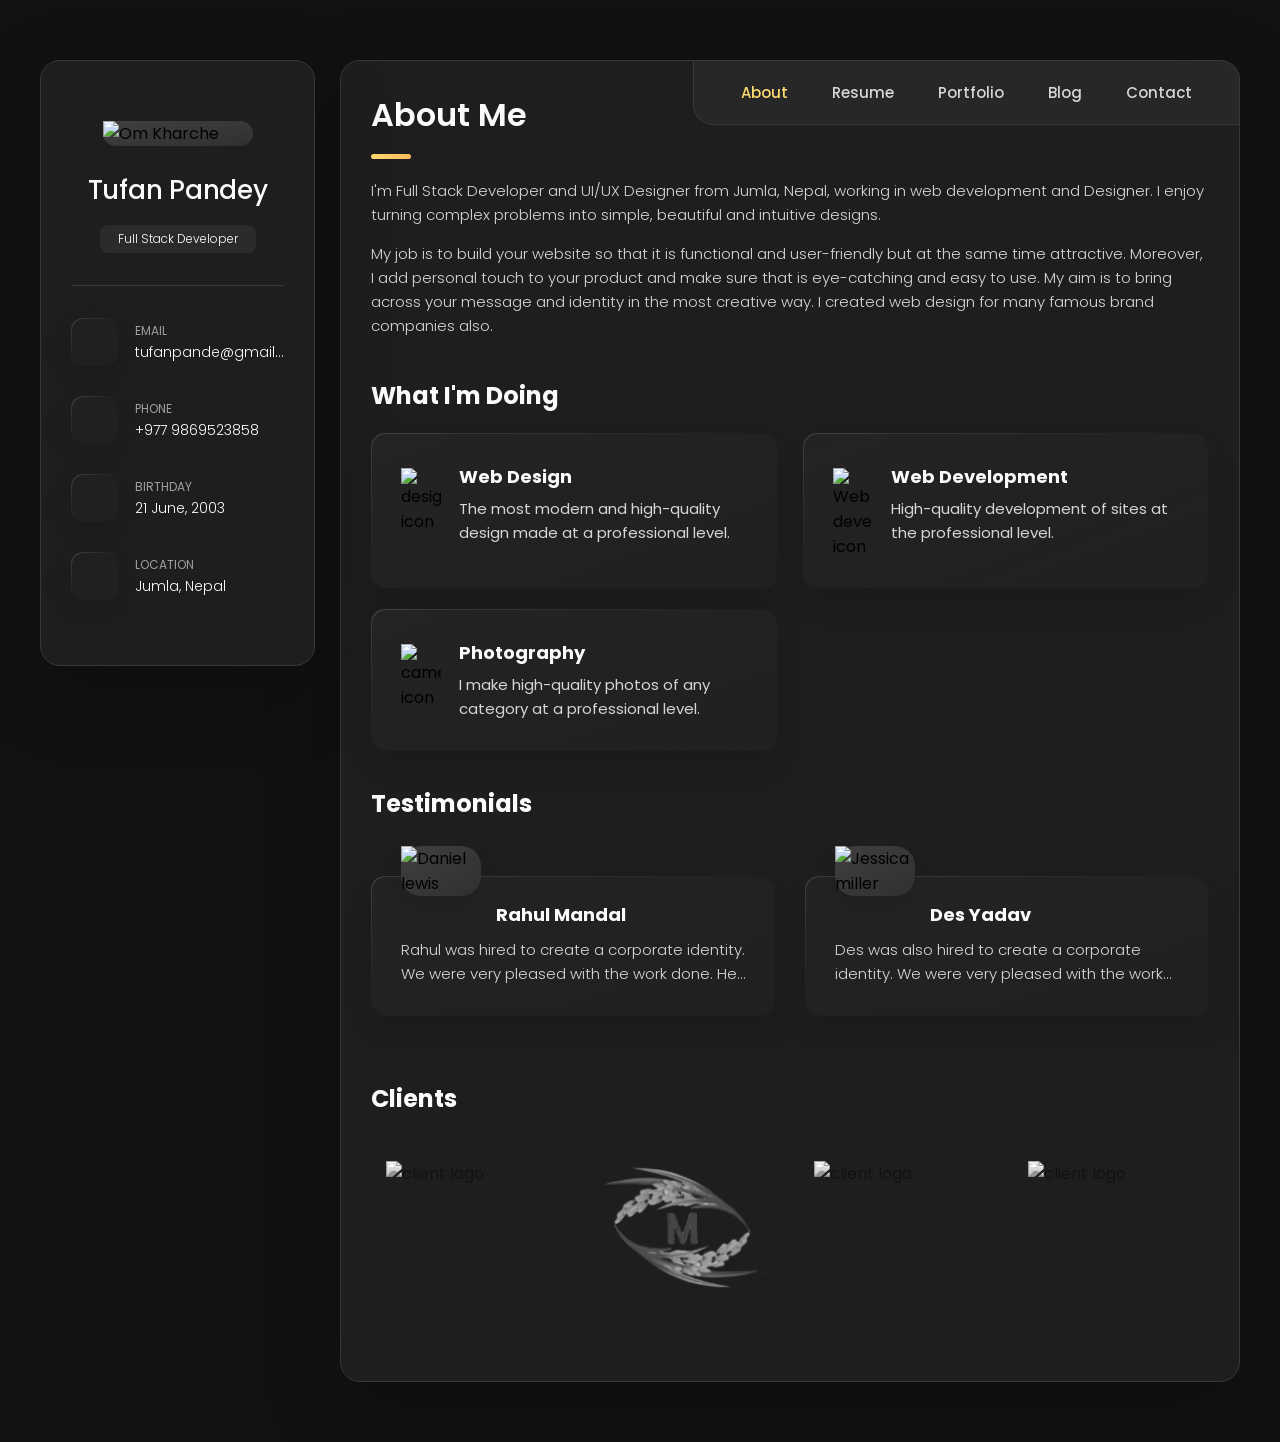
==== index.html @ ad9cdce4 "Portfolio" ====
<!DOCTYPE html>
<html lang="en">

<head>
  <meta charset="UTF-8">
  <meta http-equiv="X-UA-Compatible" content="IE=edge">
  <meta name="viewport" content="width=device-width, initial-scale=1.0">
  <title>Tufan's Portfolio</title>

  <!--
    - favicon
  -->
  <link rel="icon" href="./assets/images/tlogo.png" type="image/x-icon">

  <!--
    - custom css link
  -->
  <link rel="stylesheet" href="./assets/css/style.css">

  <!--
    - google font link
  -->
  <link rel="preconnect" href="https://fonts.googleapis.com">
  <link rel="preconnect" href="https://fonts.gstatic.com" crossorigin>
  <link href="https://fonts.googleapis.com/css2?family=Poppins:wght@300;400;500;600&display=swap" rel="stylesheet">
</head>

<body>

  <!--
    - #MAIN
  -->

  <main>

    <!--
      - #SIDEBAR
    -->

    <aside class="sidebar" data-sidebar>

      <div class="sidebar-info">

        <figure class="avatar-box">
          <img src="./assets/images/my-avatar.png" alt="Om Kharche" width="80">
        </figure>

        <div class="info-content">
          <h1 class="name" title="Om Kharche">Tufan Pandey</h1>

          <p class="title">Full Stack Developer</p>
        </div>

        <button class="info_more-btn" data-sidebar-btn>
          <span>Show Contacts</span>

          <ion-icon name="chevron-down"></ion-icon>
        </button>

      </div>

      <div class="sidebar-info_more">

        <div class="separator"></div>

        <ul class="contacts-list">

          <li class="contact-item">

            <div class="icon-box">
              <ion-icon name="mail-outline"></ion-icon>
            </div>

            <div class="contact-info">
              <p class="contact-title">Email</p>

              <a href="mailto:tufanpande@gmail.com" class="contact-link">tufanpande@gmail.com</a>
            </div>

          </li>

          <li class="contact-item">

            <div class="icon-box">
              <ion-icon name="phone-portrait-outline"></ion-icon>
            </div>

            <div class="contact-info">
              <p class="contact-title">Phone</p>

              <a href="tel:+977 9869523858" class="contact-link">+977 9869523858</a>
            </div>

          </li>

          <li class="contact-item">

            <div class="icon-box">
              <ion-icon name="calendar-outline"></ion-icon>
            </div>

            <div class="contact-info">
              <p class="contact-title">Birthday</p>

              <time datetime="1982-06-23">21 June, 2003</time>
            </div>

          </li>

          <li class="contact-item">

            <div class="icon-box">
              <ion-icon name="location-outline"></ion-icon>
            </div>

            <div class="contact-info">
              <p class="contact-title">Location</p>

              <address>Jumla, Nepal</address>
            </div>

          </li>

        </ul>

        <div class="separator"></div>

        <ul class="social-list">

          <li class="social-item">
            <a href="https://www.facebook.com/raw.bin.9634" class="social-link">
              <ion-icon name="logo-facebook"></ion-icon>
            </a>
          </li>

          <li class="social-item">
            <a href="https://github.com/tufanpande" class="social-link">
              <ion-icon name="logo-github"></ion-icon>
            </a>
          </li>

          <li class="social-item">
            <a href="https://www.instagram.com/manfrommidwest/" class="social-link">
              <ion-icon name="logo-instagram"></ion-icon>
            </a>
          </li>

        </ul>

      </div>

    </aside>





    <!--
      - #main-content
    -->

    <div class="main-content">

      <!--
        - #NAVBAR
      -->

      <nav class="navbar">

        <ul class="navbar-list">

          <li class="navbar-item">
            <button class="navbar-link  active" data-nav-link>About</button>
          </li>

          <li class="navbar-item">
            <button class="navbar-link" data-nav-link>Resume</button>
          </li>

          <li class="navbar-item">
            <button class="navbar-link" data-nav-link>Portfolio</button>
          </li>

          <li class="navbar-item">
            <button class="navbar-link" data-nav-link>Blog</button>
          </li>

          <li class="navbar-item">
            <button class="navbar-link" data-nav-link>Contact</button>
          </li>

        </ul>

      </nav>





      <!--
        - #ABOUT
      -->

      <article class="about  active" data-page="about">

        <header>
          <h2 class="h2 article-title">About me</h2>
        </header>

        <section class="about-text">
          <p>
            I'm Full Stack Developer and UI/UX Designer from Jumla, Nepal, working in web development and Designer.
            I enjoy
            turning complex problems into simple, beautiful and intuitive designs.
          </p>

          <p>
            My job is to build your website so that it is functional and user-friendly but at the same time attractive.
            Moreover, I
            add personal touch to your product and make sure that is eye-catching and easy to use. My aim is to bring
            across your
            message and identity in the most creative way. I created web design for many famous brand companies also.
          </p>
        </section>


        <!--
          - service
        -->

        <section class="service">

          <h3 class="h3 service-title">What i'm doing</h3>

          <ul class="service-list">

            <li class="service-item">

              <div class="service-icon-box">
                <img src="./assets/images/icon-design.svg
                " alt="design icon" width="40">
              </div>

              <div class="service-content-box">
                <h4 class="h4 service-item-title">Web design</h4>

                <p class="service-item-text">
                  The most modern and high-quality design made at a professional level.
                </p>
              </div>

            </li>

            <li class="service-item">

              <div class="service-icon-box">
                <img src="./assets/images/icon-dev.svg" alt="Web development icon" width="40">
              </div>

              <div class="service-content-box">
                <h4 class="h4 service-item-title">Web development</h4>

                <p class="service-item-text">
                  High-quality development of sites at the professional level.
                </p>
              </div>

            </li>

            <!-- <li class="service-item">

              <div class="service-icon-box">
                <img src="./assets/images/icon-app.svg" alt="mobile app icon" width="40">
              </div>

              <div class="service-content-box">
                <h4 class="h4 service-item-title">Mobile apps</h4>

                <p class="service-item-text">
                  Professional development of applications for iOS and Android.
                </p>
              </div>

            </li> -->

            <li class="service-item">

              <div class="service-icon-box">
                <img src="./assets/images/icon-photo.svg" alt="camera icon" width="40">
              </div>

              <div class="service-content-box">
                <h4 class="h4 service-item-title">Photography</h4>

                <p class="service-item-text">
                  I make high-quality photos of any category at a professional level.
                </p>
              </div>

            </li>

          </ul>

        </section>


        <!--
          - testimonials
        -->

        <section class="testimonials">

          <h3 class="h3 testimonials-title">Testimonials</h3>

          <ul class="testimonials-list has-scrollbar">

            <li class="testimonials-item">
              <div class="content-card" data-testimonials-item>

                <figure class="testimonials-avatar-box">
                  <img src="./assets/images/avatar-1.png" alt="Daniel lewis" width="60" data-testimonials-avatar>
                </figure>

                <h4 class="h4 testimonials-item-title" data-testimonials-title>Rahul Mandal</h4>

                <div class="testimonials-text" data-testimonials-text>
                  <p>
                    Rahul was hired to create a corporate identity. We were very pleased with the work done. He has a
                    lot of experience
                    and is very concerned about the needs of client.
                  </p>
                </div>

              </div>
            </li>

            <li class="testimonials-item">
              <div class="content-card" data-testimonials-item>

                <figure class="testimonials-avatar-box">
                  <img src="./assets/images/avatar-4.png" alt="Jessica miller" width="60" data-testimonials-avatar>
                </figure>

                <h4 class="h4 testimonials-item-title" data-testimonials-title>Des Yadav</h4>

                <div class="testimonials-text" data-testimonials-text>
                  <p>
                    Des was also hired to create a corporate identity. We were very pleased with the work done.
                  </p>
                </div>

              </div>
            </li>

            <li class="testimonials-item">
              <div class="content-card" data-testimonials-item>

                <figure class="testimonials-avatar-box">
                  <img src="./assets/images/avatar-3.png" alt="Emily evans" width="60" data-testimonials-avatar>
                </figure>

                <h4 class="h4 testimonials-item-title" data-testimonials-title>Emily evans</h4>

                <div class="testimonials-text" data-testimonials-text>
                  <p>
                    Emily was hired for the frontdesk Enfluenser. We were very pleased with the work done. She has a
                    lot of experience
                    and is very concerned about the needs of client.
                  </p>
                </div>

              </div>
            </li>

            <li class="testimonials-item">
              <div class="content-card" data-testimonials-item>

                <figure class="testimonials-avatar-box">
                  <img src="./assets/images/avatar-4.png" alt="Henry william" width="60" data-testimonials-avatar>
                </figure>

                <h4 class="h4 testimonials-item-title" data-testimonials-title>Rojal Karki</h4>

                <div class="testimonials-text" data-testimonials-text>
                  <p>
                    Karki was hired to design a website. We were very pleased with the work done. He has a
                    lot of experience
                    and is very concerned about the needs of client.
                  </p>
                </div>

              </div>
            </li>

          </ul>

        </section>


        <!--
          - testimonials modal
        -->

        <div class="modal-container" data-modal-container>

          <div class="overlay" data-overlay></div>

          <section class="testimonials-modal">

            <button class="modal-close-btn" data-modal-close-btn>
              <ion-icon name="close-outline"></ion-icon>
            </button>

            <div class="modal-img-wrapper">
              <figure class="modal-avatar-box">
                <img src="./assets/images/avatar-1.png" alt="Rahul" width="80" data-modal-img>
              </figure>

              <img src="./assets/images/icon-quote.svg" alt="quote icon">
            </div>

            <div class="modal-content">

              <h4 class="h3 modal-title" data-modal-title>Tufan</h4>

              <time datetime="2023-06-21">21 June, 2023</time>

              <div data-modal-text>
                <p>
                 <!-- paragraph here-->
                </p>
              </div>

            </div>

          </section>

        </div>


        <!--
          - clients
        -->

        <section class="clients">

          <h3 class="h3 clients-title">Clients</h3>

          <ul class="clients-list has-scrollbar">

            <!-- <li class="clients-item">
              <a href="#">
                <img src="./assets/images/logo-1-color.png" alt="client logo">
              </a>
            </li>

            <li class="clients-item">
              <a href="#">
                <img src="./assets/images/logo-2-color.png" alt="client logo">
              </a>
            </li>-->

            <li class="clients-item">
              <a href="#">
                <img src="./assets/images/logo-3-color.png" alt="client logo">
              </a>
            </li>
            
            <li class="clients-item">
              <a href="#">
                <img src="./assets/images/logo.png" alt="client logo">
              </a>
            </li>

            <li class="clients-item">
              <a href="#">
                <img src="./assets/images/logo-4-color.png" alt="client logo">
              </a>
            </li> 

            

            <li class="clients-item">
              <a href="#">
                <img src="./assets/images/logo-5-color.png" alt="client logo">
              </a>
            </li>

            <li class="clients-item">
              <a href="#">
                <img src="./assets/images/logo-6-color.png" alt="client logo">
              </a>
            </li>

          </ul>

        </section>

      </article>





      <!--
        - #RESUME
      -->

      <article class="resume" data-page="resume">

        <header>
          <h2 class="h2 article-title">Resume</h2>
        </header>

        <section class="timeline">

          <div class="title-wrapper">
            <div class="icon-box">
              <ion-icon name="book-outline"></ion-icon>
            </div>

            <h3 class="h3">Education</h3>
          </div>

          <ol class="timeline-list">

            <li class="timeline-item">

              <h4 class="h4 timeline-item-title">Everest Engineering College</h4>

              <span>2021 — present</span>

              <p class="timeline-text">
                Currently studying Bachelor of Engineering in IT in this college.
              </p>

            </li>

            <li class="timeline-item">

              <h4 class="h4 timeline-item-title">NASA Collegee</h4>

              <span>2018 — 2020</span>

              <p class="timeline-text">
                I have passed my +2 in my late 10's securing Very good marks in NEB.
              </p>

            </li>

            <li class="timeline-item">

              <h4 class="h4 timeline-item-title">Shree Janata Secondary School</h4>

              <span>2016 — 2018</span>

              <p class="timeline-text">
                I have passed my school in my Mid 10's from the remote part of Nepal securing Very good marks in SEE.
              </p>

            </li>

          </ol>

        </section>

        <section class="timeline">

          <div class="title-wrapper">
            <div class="icon-box">
              <ion-icon name="book-outline"></ion-icon>
            </div>

            <h3 class="h3">Experience</h3>
          </div>

          <ol class="timeline-list">

            <li class="timeline-item">

              <h4 class="h4 timeline-item-title">Video Editor</h4>

              <span>2018 — Present</span>

              <p class="timeline-text">
                Part time Video editor. I can edit normal vodeos and experience of editing more than 5 years.
              </p>

            </li>

            <li class="timeline-item">

              <h4 class="h4 timeline-item-title">Web designer</h4>

              <span>2021 — present</span>

              <p class="timeline-text">
                Currently designing the web, working from home. Building the random websites for betterment of my knowledge.
              </p>

            </li>

          </ol>

        </section>

        <section class="skill">

          <h3 class="h3 skills-title">My skills</h3>

          <ul class="skills-list content-card">

            <li class="skills-item">

              <div class="title-wrapper">
                <h5 class="h5">Web design</h5>
                <data value="80">80%</data>
              </div>

              <div class="skill-progress-bg">
                <div class="skill-progress-fill" style="width: 80%;"></div>
              </div>

            </li>

            <li class="skills-item">

              <div class="title-wrapper">
                <h5 class="h5">UI/UX</h5>
                <data value="85">85%</data>
              </div>

              <div class="skill-progress-bg">
                <div class="skill-progress-fill" style="width: 70%;"></div>
              </div>

            </li>

            <li class="skills-item">

              <div class="title-wrapper">
                <h5 class="h5">Backend</h5>
                <data value="70">70%</data>
              </div>

              <div class="skill-progress-bg">
                <div class="skill-progress-fill" style="width: 90%;"></div>
              </div>

            </li>

            <li class="skills-item">

              <div class="title-wrapper">
                <h5 class="h5">JavaScript</h5>
                <data value="80">80%</data>
              </div>

              <div class="skill-progress-bg">
                <div class="skill-progress-fill" style="width: 50%;"></div>
              </div>

            </li>

          </ul>

        </section>

      </article>





      <!--
        - #PORTFOLIO
      -->

      <article class="portfolio" data-page="portfolio">

        <header>
          <h2 class="h2 article-title">Portfolio</h2>
        </header>

        <section class="projects">

          <ul class="filter-list">

            <li class="filter-item">
              <button class="active" data-filter-btn>All</button>
            </li>

            <li class="filter-item">
              <button data-filter-btn>Web design</button>
            </li>

            <li class="filter-item">
              <button data-filter-btn>Applications</button>
            </li>

            <li class="filter-item">
              <button data-filter-btn>Web development</button>
            </li>

          </ul>

          <div class="filter-select-box">

            <button class="filter-select" data-select>

              <div class="select-value" data-selecct-value>Select category</div>

              <div class="select-icon">
                <ion-icon name="chevron-down"></ion-icon>
              </div>

            </button>

            <ul class="select-list">

              <li class="select-item">
                <button data-select-item>All</button>
              </li>

              <li class="select-item">
                <button data-select-item>Web design</button>
              </li>

              <li class="select-item">
                <button data-select-item>Applications</button>
              </li>

              <li class="select-item">
                <button data-select-item>Web development</button>
              </li>

            </ul>

          </div>

          <ul class="project-list">

            <li class="project-item  active" data-filter-item data-category="web development">
              <a href="#">

                <figure class="project-img">
                  <div class="project-item-icon-box">
                    <ion-icon name="eye-outline"></ion-icon>
                  </div>

                  <img src="./assets/images/project-1.png" alt="finance" loading="lazy">
                </figure>

                <h3 class="project-title">Pharmacy Management system</h3>

                <p class="project-category">Web development</p>

              </a>
            </li>

            <li class="project-item  active" data-filter-item data-category="applications">
              <a href="#">

                <figure class="project-img">
                  <div class="project-item-icon-box">
                    <ion-icon name="eye-outline"></ion-icon>
                  </div>

                  <img src="./assets/images/project-2.png" alt="orizon" loading="lazy">
                </figure>

                <h3 class="project-title">Portfolio</h3>

                <p class="project-category">Applications</p>

              </a>
            </li>

            <li class="project-item  active" data-filter-item data-category="web design">
              <a href="#">

                <figure class="project-img">
                  <div class="project-item-icon-box">
                    <ion-icon name="eye-outline"></ion-icon>
                  </div>

                  <img src="./assets/images/project-3.jpg" alt="fundo" loading="lazy">
                </figure>

                <h3 class="project-title">LMS</h3>

                <p class="project-category">Web design</p>

              </a>
            </li>

            <li class="project-item  active" data-filter-item data-category="web design">
              <a href="#">

                <figure class="project-img">
                  <div class="project-item-icon-box">
                    <ion-icon name="eye-outline"></ion-icon>
                  </div>

                  <img src="./assets/images/project-4.png" alt="brawlhalla" loading="lazy">
                </figure>

                <h3 class="project-title">Book</h3>

                <p class="project-category">Web design</p>

              </a>
            </li>

            <li class="project-item  active" data-filter-item data-category="web design">
              <a href="#">

                <figure class="project-img">
                  <div class="project-item-icon-box">
                    <ion-icon name="eye-outline"></ion-icon>
                  </div>

                  <img src="./assets/images/project-5.jpg" alt="dsm." loading="lazy">
                </figure>

                <h3 class="project-title">BMs.</h3>

                <p class="project-category">Web design</p>

              </a>
            </li>

            </ul>

        </section>

      </article>





      <!--
        - #BLOG
      -->
  
      <article class="blog" data-page="blog">
       

        <header>
          <h2 class="h2 article-title">Blog</h2>
        </header>

        <section class="blog-posts">
          No preview avaliable!!!

          <!-- <ul class="blog-posts-list">

            <li class="blog-post-item">
              <a href="#">
                
                <figure class="blog-banner-box">
                  <img src="./assets/images/blog-1.jpg" alt="Design conferences in 2022" loading="lazy">
                </figure>

                <div class="blog-content">

                  <div class="blog-meta">
                    <p class="blog-category">Design</p>

                    <span class="dot"></span>

                    <time datetime="2022-02-23">Fab 23, 2022</time>
                  </div>

                  <h3 class="h3 blog-item-title">Design conferences in 2022</h3>

                  <p class="blog-text">
                    Veritatis et quasi architecto beatae vitae dicta sunt, explicabo.
                  </p>

                </div>

              </a>
            </li>

            <li class="blog-post-item">
              <a href="#">

                <figure class="blog-banner-box">
                  <img src="./assets/images/blog-2.jpg" alt="Best fonts every designer" loading="lazy">
                </figure>

                <div class="blog-content">

                  <div class="blog-meta">
                    <p class="blog-category">Design</p>

                    <span class="dot"></span>

                    <time datetime="2022-02-23">Fab 23, 2022</time>
                  </div>

                  <h3 class="h3 blog-item-title">Best fonts every designer</h3>

                  <p class="blog-text">
                    Sed ut perspiciatis, nam libero tempore, cum soluta nobis est eligendi.
                  </p>

                </div>

              </a>
            </li>

            <li class="blog-post-item">
              <a href="#">

                <figure class="blog-banner-box">
                  <img src="./assets/images/blog-3.jpg" alt="Design digest #80" loading="lazy">
                </figure>

                <div class="blog-content">

                  <div class="blog-meta">
                    <p class="blog-category">Design</p>

                    <span class="dot"></span>

                    <time datetime="2022-02-23">Fab 23, 2022</time>
                  </div>

                  <h3 class="h3 blog-item-title">Design digest #80</h3>

                  <p class="blog-text">
                    Excepteur sint occaecat cupidatat no proident, quis nostrum exercitationem ullam corporis suscipit.
                  </p>

                </div>

              </a>
            </li>

            <li class="blog-post-item">
              <a href="#">

                <figure class="blog-banner-box">
                  <img src="./assets/images/blog-4.jpg" alt="UI interactions of the week" loading="lazy">
                </figure>

                <div class="blog-content">

                  <div class="blog-meta">
                    <p class="blog-category">Design</p>

                    <span class="dot"></span>

                    <time datetime="2022-02-23">Fab 23, 2022</time>
                  </div>

                  <h3 class="h3 blog-item-title">UI interactions of the week</h3>

                  <p class="blog-text">
                    Enim ad minim veniam, consectetur adipiscing elit, quis nostrud exercitation ullamco laboris nisi.
                  </p>

                </div>

              </a>
            </li>

            <li class="blog-post-item">
              <a href="#">

                <figure class="blog-banner-box">
                  <img src="./assets/images/blog-5.jpg" alt="The forgotten art of spacing" loading="lazy">
                </figure>

                <div class="blog-content">

                  <div class="blog-meta">
                    <p class="blog-category">Design</p>

                    <span class="dot"></span>

                    <time datetime="2022-02-23">Fab 23, 2022</time>
                  </div>

                  <h3 class="h3 blog-item-title">The forgotten art of spacing</h3>

                  <p class="blog-text">
                    Maxime placeat, sed do eiusmod tempor incididunt ut labore et dolore magna aliqua.
                  </p>

                </div>

              </a>
            </li>

            <li class="blog-post-item">
              <a href="#">

                <figure class="blog-banner-box">
                  <img src="./assets/images/blog-6.jpg" alt="Design digest #79" loading="lazy">
                </figure>

                <div class="blog-content">

                  <div class="blog-meta">
                    <p class="blog-category">Design</p>

                    <span class="dot"></span>

                    <time datetime="2022-02-23">Fab 23, 2022</time>
                  </div>

                  <h3 class="h3 blog-item-title">Design digest #79</h3>

                  <p class="blog-text">
                    Optio cumque nihil impedit uo minus quod maxime placeat, velit esse cillum.
                  </p>

                </div>

              </a>
            </li>

          </ul> -->

        </section>

      </article>





      <!--
        - #CONTACT
      -->

      <article class="contact" data-page="contact">

        <header>
          <h2 class="h2 article-title">Contact</h2>
        </header>

        <section class="mapbox" data-mapbox>
          <figure>
            <iframe
              src="https://www.google.com/maps/embed?pb=!1m18!1m12!1m3!1d199666.5651251294!2d-121.58334177520186!3d38.56165006739519!2m3!1f0!2f0!3f0!3m2!1i1024!2i768!4f13.1!3m3!1m2!1s0x809ac672b28397f9%3A0x921f6aaa74197fdb!2sSacramento%2C%20CA%2C%20USA!5e0!3m2!1sen!2sbd!4v1647608789441!5m2!1sen!2sbd"
              width="400" height="300" loading="lazy"></iframe>
          </figure>
        </section>

        <section class="contact-form">

          <h3 class="h3 form-title">Contact Form</h3>

          <form action="#" class="form" data-form>

            <div class="input-wrapper">
              <input type="text" name="fullname" class="form-input" placeholder="Full name" required data-form-input>

              <input type="email" name="email" class="form-input" placeholder="Email address" required data-form-input>
            </div>

            <textarea name="message" class="form-input" placeholder="Your Message" required data-form-input></textarea>

            <button class="form-btn" type="submit" disabled data-form-btn>
              <ion-icon name="paper-plane"></ion-icon>
              <span>Send Message</span>
            </button>

          </form>

        </section>

      </article>

    </div>

  </main>






  <!--
    - custom js link
  -->
  <script src="./assets/js/script.js"></script>

  <!--
    - ionicon link
  -->
  <script type="module" src="https://unpkg.com/ionicons@5.5.2/dist/ionicons/ionicons.esm.js"></script>
  <script nomodule src="https://unpkg.com/ionicons@5.5.2/dist/ionicons/ionicons.js"></script>

</body>

</html>
---- assets/css/style.css ----
/*-----------------------------------*\
  #style.css
\*-----------------------------------*/

/*-----------------------------------*\
  #CUSTOM PROPERTY
\*-----------------------------------*/

:root {

    /**
     * colors
     */
  
    /* gradient */
  
    --bg-gradient-onyx: linear-gradient(
      to bottom right, 
      hsl(240, 1%, 25%) 3%, 
      hsl(0, 0%, 19%) 97%
    );
    --bg-gradient-jet: linear-gradient(
      to bottom right, 
      hsla(240, 1%, 18%, 0.251) 0%, 
      hsla(240, 2%, 11%, 0) 100%
    ), hsl(240, 2%, 13%);
    --bg-gradient-yellow-1: linear-gradient(
      to bottom right, 
      hsl(45, 100%, 71%) 0%, 
      hsla(36, 100%, 69%, 0) 50%
    );
    --bg-gradient-yellow-2: linear-gradient(
      135deg, 
      hsla(45, 100%, 71%, 0.251) 0%, 
      hsla(35, 100%, 68%, 0) 59.86%
    ), hsl(240, 2%, 13%);
    --border-gradient-onyx: linear-gradient(
      to bottom right, 
      hsl(0, 0%, 25%) 0%, 
      hsla(0, 0%, 25%, 0) 50%
    );
    --text-gradient-yellow: linear-gradient(
      to right, 
      hsl(45, 100%, 72%), 
      hsl(35, 100%, 68%)
    );
  
    /* solid */
  
    --jet: hsl(0, 0%, 22%);
    --onyx: hsl(240, 1%, 17%);
    --eerie-black-1: hsl(240, 2%, 13%);
    --eerie-black-2: hsl(240, 2%, 12%);
    --smoky-black: hsl(0, 0%, 7%);
    --white-1: hsl(0, 0%, 100%);
    --white-2: hsl(0, 0%, 98%);
    --orange-yellow-crayola: hsl(45, 100%, 72%);
    --vegas-gold: hsl(45, 54%, 58%);
    --light-gray: hsl(0, 0%, 84%);
    --light-gray-70: hsla(0, 0%, 84%, 0.7);
    --bittersweet-shimmer: hsl(0, 43%, 51%);
  
    /**
     * typography
     */
  
    /* font-family */
    --ff-poppins: 'Poppins', sans-serif;
  
    /* font-size */
    --fs-1: 24px;
    --fs-2: 18px;
    --fs-3: 17px;
    --fs-4: 16px;
    --fs-5: 15px;
    --fs-6: 14px;
    --fs-7: 13px;
    --fs-8: 11px;
  
    /* font-weight */
    --fw-300: 300;
    --fw-400: 400;
    --fw-500: 500;
    --fw-600: 600;
  
    /**
     * shadow
     */
    
    --shadow-1: -4px 8px 24px hsla(0, 0%, 0%, 0.25);
    --shadow-2: 0 16px 30px hsla(0, 0%, 0%, 0.25);
    --shadow-3: 0 16px 40px hsla(0, 0%, 0%, 0.25);
    --shadow-4: 0 25px 50px hsla(0, 0%, 0%, 0.15);
    --shadow-5: 0 24px 80px hsla(0, 0%, 0%, 0.25);
  
    /**
     * transition
     */
  
    --transition-1: 0.25s ease;
    --transition-2: 0.5s ease-in-out;
  
  }
  
  
  
  
  
  /*-----------------------------------*\
    #RESET
  \*-----------------------------------*/
  
  *, *::before, *::after {
    margin: 0;
    padding: 0;
    box-sizing: border-box;
  }
  
  a { text-decoration: none; }
  
  li { list-style: none; }
  
  img, ion-icon, a, button, time, span { display: block; }
  
  button {
    font: inherit;
    background: none;
    border: none;
    text-align: left;
    cursor: pointer;
  }
  
  input, textarea {
    display: block;
    width: 100%;
    background: none;
    font: inherit;
  }
  
  ::selection {
    background: var(--orange-yellow-crayola);
    color: var(--smoky-black);
  }
  
  :focus { outline-color: var(--orange-yellow-crayola); }
  
  html { font-family: var(--ff-poppins); }
  
  body { background: var(--smoky-black); }
  
  
  
  
  
  /*-----------------------------------*\
    #REUSED STYLE
  \*-----------------------------------*/
  
  .sidebar,
  article {
    background: var(--eerie-black-2);
    border: 1px solid var(--jet);
    border-radius: 20px;
    padding: 15px;
    box-shadow: var(--shadow-1);
    z-index: 1;
  }
  
  .separator {
    width: 100%;
    height: 1px;
    background: var(--jet);
    margin: 16px 0;
  }
  
  .icon-box {
    position: relative;
    background: var(--border-gradient-onyx);
    width: 30px;
    height: 30px;
    border-radius: 8px;
    display: flex;
    justify-content: center;
    align-items: center;
    font-size: 16px;
    color: var(--orange-yellow-crayola);
    box-shadow: var(--shadow-1);
    z-index: 1;
  }
  
  .icon-box::before {
    content: "";
    position: absolute;
    inset: 1px;
    background: var(--eerie-black-1);
    border-radius: inherit;
    z-index: -1;
  }
  
  .icon-box ion-icon { --ionicon-stroke-width: 35px; }
  
  article { display: none; }
  
  article.active {
    display: block;
    animation: fade 0.5s ease backwards;
  }
  
  @keyframes fade {
    0% { opacity: 0; }
    100% { opacity: 1; }
  }
  
  .h2,
  .h3,
  .h4,
  .h5 {
    color: var(--white-2);
    text-transform: capitalize;
  }
  
  .h2 { font-size: var(--fs-1); }
  
  .h3 { font-size: var(--fs-2); }
  
  .h4 { font-size: var(--fs-4); }
  
  .h5 {
    font-size: var(--fs-7);
    font-weight: var(--fw-500);
  }
  
  .article-title {
    position: relative;
    padding-bottom: 7px;
  }
  
  .article-title::after {
    content: "";
    position: absolute;
    bottom: 0;
    left: 0;
    width: 30px;
    height: 3px;
    background: var(--text-gradient-yellow);
    border-radius: 3px;
  }
  
  .has-scrollbar::-webkit-scrollbar {
    width: 5px; /* for vertical scrollbar */
    height: 5px; /* for horizontal scrollbar */
  }
  
  .has-scrollbar::-webkit-scrollbar-track {
    background: var(--onyx);
    border-radius: 5px;
  }
  
  .has-scrollbar::-webkit-scrollbar-thumb {
    background: var(--orange-yellow-crayola);
    border-radius: 5px;
  }
  
  .has-scrollbar::-webkit-scrollbar-button { width: 20px; }
  
  .content-card {
    position: relative;
    background: var(--border-gradient-onyx);
    padding: 15px;
    padding-top: 45px;
    border-radius: 14px;
    box-shadow: var(--shadow-2);
    cursor: pointer;
    z-index: 1;
  }
  
  .content-card::before {
    content: "";
    position: absolute;
    inset: 1px;
    background: var(--bg-gradient-jet);
    border-radius: inherit;
    z-index: -1;
  }
  
  
  
  
  
  /*-----------------------------------*\
    #MAIN
  \*-----------------------------------*/
  
  main {
    margin: 15px 12px;
    margin-bottom: 75px;
    min-width: 259px;
  }
  
  
  
  
  
  /*-----------------------------------*\
    #SIDEBAR
  \*-----------------------------------*/
  
  .sidebar {
    margin-bottom: 15px;
    max-height: 112px;
    overflow: hidden;
    transition: var(--transition-2);
  }
  
  .sidebar.active { max-height: 405px; }
  
  .sidebar-info {
    position: relative;
    display: flex;
    justify-content: flex-start;
    align-items: center;
    gap: 15px;
  }
  
  .avatar-box {
    background: var(--bg-gradient-onyx);
    border-radius: 20px;
  }
  
  .info-content .name {
    color: var(--white-2);
    font-size: var(--fs-3);
    font-weight: var(--fw-500);
    letter-spacing: -0.25px;
    margin-bottom: 10px;
  }
  
  .info-content .title {
    color: var(--white-1);
    background: var(--onyx);
    font-size: var(--fs-8);
    font-weight: var(--fw-300);
    width: max-content;
    padding: 3px 12px;
    border-radius: 8px;
  }
  
  .info_more-btn {
    position: absolute;
    top: -15px;
    right: -15px;
    border-radius: 0 15px;
    font-size: 13px;
    color: var(--orange-yellow-crayola);
    background: var(--border-gradient-onyx);
    padding: 10px;
    box-shadow: var(--shadow-2);
    transition: var(--transition-1);
    z-index: 1;
  }
  
  .info_more-btn::before {
    content: "";
    position: absolute;
    inset: 1px;
    border-radius: inherit;
    background: var(--bg-gradient-jet);
    transition: var(--transition-1);
    z-index: -1;
  }
  
  .info_more-btn:hover,
  .info_more-btn:focus { background: var(--bg-gradient-yellow-1); }
  
  .info_more-btn:hover::before,
  .info_more-btn:focus::before { background: var(--bg-gradient-yellow-2); }
  
  .info_more-btn span { display: none; }
  
  .sidebar-info_more {
    opacity: 0;
    visibility: hidden;
    transition: var(--transition-2);
  }
  
  .sidebar.active .sidebar-info_more {
    opacity: 1;
    visibility: visible;
  }
  
  .contacts-list {
    display: grid;
    grid-template-columns: 1fr;
    gap: 16px;
  }
  
  .contact-item {
    min-width: 100%;
    display: flex;
    align-items: center;
    gap: 16px;
  }
  
  .contact-info {
    max-width: calc(100% - 46px);
    width: calc(100% - 46px);
  }
  
  .contact-title {
    color: var(--light-gray-70);
    font-size: var(--fs-8);
    text-transform: uppercase;
    margin-bottom: 2px;
  }
  
  .contact-info :is(.contact-link, time, address) {
    color: var(--white-2);
    font-size: var(--fs-7);
  }
  
  .contact-info address { font-style: normal; }
  
  .social-list {
    display: flex;
    justify-content: flex-start;
    align-items: center;
    gap: 15px;
    padding-bottom: 4px;
    padding-left: 7px;
  }
  
  .social-item .social-link {
    color: var(--light-gray-70);
    font-size: 18px;
  }
  
  
  .social-item .social-link:hover { color: var(--light-gray); }
  
  
  
  
  
  /*-----------------------------------*\
    #NAVBAR
  \*-----------------------------------*/
  
  .navbar {
    position: fixed;
    bottom: 0;
    left: 0;
    width: 100%;
    background: hsla(240, 1%, 17%, 0.75);
    backdrop-filter: blur(10px);
    border: 1px solid var(--jet);
    border-radius: 12px 12px 0 0;
    box-shadow: var(--shadow-2);
    z-index: 5;
  }
  
  .navbar-list {
    display: flex;
    flex-wrap: wrap;
    justify-content: center;
    align-items: center;
    padding: 0 10px;
  }
  
  .navbar-link {
    color: var(--light-gray);
    font-size: var(--fs-8);
    padding: 20px 7px;
    transition: color var(--transition-1);
  }
  
  .navbar-link:hover,
  .navbar-link:focus { color: var(--light-gray-70); }
  
  .navbar-link.active { color: var(--orange-yellow-crayola); }
  
  
  
  
  
  /*-----------------------------------*\
    #ABOUT
  \*-----------------------------------*/
  
  .about .article-title { margin-bottom: 15px; }
  
  .about-text {
    color: var(--light-gray);
    font-size: var(--fs-6);
    font-weight: var(--fw-300);
    line-height: 1.6;
  }
  
  .about-text p { margin-bottom: 15px; }
  
  
  
  /**
   * #service 
   */
  
  .service { margin-bottom: 35px; }
  
  .service-title { margin-bottom: 20px; }
  
  .service-list {
    display: grid;
    grid-template-columns: 1fr;
    gap: 20px;
  }
  
  .service-item {
    position: relative;
    background: var(--border-gradient-onyx);
    padding: 20px;
    border-radius: 14px;
    box-shadow: var(--shadow-2);
    z-index: 1;
  }
  
  .service-item::before {
    content: "";
    position: absolute;
    inset: 1px;
    background: var(--bg-gradient-jet);
    border-radius: inherit;
    z-index: -1;
  }
  
  .service-icon-box { margin-bottom: 10px; }
  
  .service-icon-box img { margin: auto; }
  
  .service-content-box { text-align: center; }
  
  .service-item-title { margin-bottom: 7px; }
  
  .service-item-text {
    color: var(--light-gray);
    font-size: var(--fs-6);
    font-weight: var(--fw-3);
    line-height: 1.6;
  }
  
  
  /**
   * #testimonials 
   */
  
  .testimonials { margin-bottom: 30px; }
  
  .testimonials-title { margin-bottom: 20px; }
  
  .testimonials-list {
    display: flex;
    justify-content: flex-start;
    align-items: flex-start;
    gap: 15px;
    margin: 0 -15px;
    padding: 25px 15px;
    padding-bottom: 35px;
    overflow-x: auto;
    scroll-behavior: smooth;
    overscroll-behavior-inline: contain;
    scroll-snap-type: inline mandatory;
  }
  
  .testimonials-item {
    min-width: 100%;
    scroll-snap-align: center;
  }
  
  .testimonials-avatar-box {
    position: absolute;
    top: 0;
    left: 0;
    transform: translate(15px, -25px);
    background: var(--bg-gradient-onyx);
    border-radius: 14px;
    box-shadow: var(--shadow-1);
  }
  
  .testimonials-item-title { margin-bottom: 7px; }
  
  .testimonials-text {
    color: var(--light-gray);
    font-size: var(--fs-6);
    font-weight: var(--fw-300);
    line-height: 1.6;
    display: -webkit-box;
    line-clamp: 4;
    -webkit-line-clamp: 4;
    -webkit-box-orient: vertical;
    overflow: hidden;
  }
  
  
  /**
   * #testimonials-modal
   */
  
  .modal-container {
    position: fixed;
    top: 0;
    left: 0;
    width: 100%;
    height: 100%;
    display: flex;
    justify-content: center;
    align-items: center;
    overflow-y: auto;
    overscroll-behavior: contain;
    z-index: 20;
    pointer-events: none;
    visibility: hidden;
  }
  
  .modal-container::-webkit-scrollbar { display: none; }
  
  .modal-container.active {
    pointer-events: all;
    visibility: visible;
  }
  
  .overlay {
    position: fixed;
    top: 0;
    left: 0;
    width: 100%;
    height: 100vh;
    background: hsl(0, 0%, 5%);
    opacity: 0;
    visibility: hidden;
    pointer-events: none;
    z-index: 1;
    transition: var(--transition-1);
  }
  
  .overlay.active {
    opacity: 0.8;
    visibility: visible;
    pointer-events: all;
  }
  
  .testimonials-modal {
    background: var(--eerie-black-2);
    position: relative;
    padding: 15px;
    margin: 15px 12px;
    border: 1px solid var(--jet);
    border-radius: 14px;
    box-shadow: var(--shadow-5);
    transform: scale(1.2);
    opacity: 0;
    transition: var(--transition-1);
    z-index: 2;
  }
  
  .modal-container.active .testimonials-modal {
    transform: scale(1);
    opacity: 1;
  }
  
  .modal-close-btn {
    position: absolute;
    top: 15px;
    right: 15px;
    background: var(--onyx);
    border-radius: 8px;
    width: 32px;
    height: 32px;
    display: flex;
    justify-content: center;
    align-items: center;
    color: var(--white-2);
    font-size: 18px;
    opacity: 0.7;
  }
  
  .modal-close-btn:hover,
  .modal-close-btn:focus { opacity: 1; }
  
  .modal-close-btn ion-icon { --ionicon-stroke-width: 50px; }
  
  .modal-avatar-box {
    background: var(--bg-gradient-onyx);
    width: max-content;
    border-radius: 14px;
    margin-bottom: 15px;
    box-shadow: var(--shadow-2);
  }
  
  .modal-img-wrapper > img { display: none; }
  
  .modal-title { margin-bottom: 4px; }
  
  .modal-content time {
    font-size: var(--fs-6);
    color: var(--light-gray-70);
    font-weight: var(--fw-300);
    margin-bottom: 10px;
  }
  
  .modal-content p {
    color: var(--light-gray);
    font-size: var(--fs-6);
    font-weight: var(--fw-300);
    line-height: 1.6;
  }
  
  
  /**
   * #clients 
   */
  
  .clients { margin-bottom: 15px; }
  
  .clients-list {
    display: flex;
    justify-content: flex-start;
    align-items: flex-start;
    gap: 15px;
    margin: 0 -15px;
    padding: 25px;
    padding-bottom: 25px;
    overflow-x: auto;
    scroll-behavior: smooth;
    overscroll-behavior-inline: contain;
    scroll-snap-type: inline mandatory;
    scroll-padding-inline: 25px;
  }
  
  .clients-item {
    min-width: 50%;
    scroll-snap-align: start;
  }
  
  .clients-item img {
    width: 100%;
    filter: grayscale(1);
    transition: var(--transition-1);
  }
  
  .clients-item img:hover { filter: grayscale(0); }
  
  
  
  
  
  /*-----------------------------------*\
    #RESUME
  \*-----------------------------------*/
  
  .article-title { margin-bottom: 30px; }
  
  
  /**
   * education and experience 
   */
  
  .timeline { margin-bottom: 30px; }
  
  .timeline .title-wrapper {
    display: flex;
    align-items: center;
    gap: 15px;
    margin-bottom: 25px;
  }
  
  .timeline-list {
    font-size: var(--fs-6);
    margin-left: 45px;
  }
  
  .timeline-item { position: relative; }
  
  .timeline-item:not(:last-child) { margin-bottom: 20px; }
  
  .timeline-item-title {
    font-size: var(--fs-6);
    line-height: 1.3;
    margin-bottom: 7px;
  }
  
  .timeline-list span {
    color: var(--vegas-gold);
    font-weight: var(--fw-400);
    line-height: 1.6;
  }
  
  .timeline-item:not(:last-child)::before {
    content: "";
    position: absolute;
    top: -25px;
    left: -30px;
    width: 1px;
    height: calc(100% + 50px);
    background: var(--jet);
  }
  
  .timeline-item::after {
    content: "";
    position: absolute;
    top: 5px;
    left: -33px;
    height: 6px;
    width: 6px;
    background: var(--text-gradient-yellow);
    border-radius: 50%;
    box-shadow: 0 0 0 4px var(--jet);
  }
  
  .timeline-text {
    color: var(--light-gray);
    font-weight: var(--fw-300);
    line-height: 1.6;
  }
  
  
  /**
   * skills 
   */
  
  .skills-title { margin-bottom: 20px; }
  
  .skills-list { padding: 20px; }
  
  
  .skills-item:not(:last-child) { margin-bottom: 15px; }
  
  .skill .title-wrapper {
    display: flex;
    align-items: center;
    gap: 5px;
    margin-bottom: 8px;
  }
  
  .skill .title-wrapper data {
    color: var(--light-gray);
    font-size: var(--fs-7);
    font-weight: var(--fw-300);
  }
  
  .skill-progress-bg {
    background: var(--jet);
    width: 100%;
    height: 8px;
    border-radius: 10px;
  }
  
  .skill-progress-fill {
    background: var(--text-gradient-yellow);
    height: 100%;
    border-radius: inherit;
  }
  
  
  
  
  
  /*-----------------------------------*\
    #PORTFOLIO
  \*-----------------------------------*/
  
  .filter-list { display: none; }
  
  .filter-select-box {
    position: relative;
    margin-bottom: 25px;
  }
  
  .filter-select {
    background: var(--eerie-black-2);
    color: var(--light-gray);
    display: flex;
    justify-content: space-between;
    align-items: center;
    width: 100%;
    padding: 12px 16px;
    border: 1px solid var(--jet);
    border-radius: 14px;
    font-size: var(--fs-6);
    font-weight: var(--fw-300);
  }
  
  .filter-select.active .select-icon { transform: rotate(0.5turn); }
  
  .select-list {
    background: var(--eerie-black-2);
    position: absolute;
    top: calc(100% + 6px);
    width: 100%;
    padding: 6px;
    border: 1px solid var(--jet);
    border-radius: 14px;
    z-index: 2;
    opacity: 0;
    visibility: hidden;
    pointer-events: none;
    transition: 0.15s ease-in-out;
  }
  
  .filter-select.active + .select-list {
    opacity: 1;
    visibility: visible;
    pointer-events: all;
  }
  
  .select-item button {
    background: var(--eerie-black-2);
    color: var(--light-gray);
    font-size: var(--fs-6);
    font-weight: var(--fw-300);
    text-transform: capitalize;
    width: 100%;
    padding: 8px 10px;
    border-radius: 8px;
  }
  
  .select-item button:hover { --eerie-black-2: hsl(240, 2%, 20%); }
  
  .project-list {
    display: grid;
    grid-template-columns: 1fr;
    gap: 30px;
    margin-bottom: 10px;
  }
  
  .project-item { display: none; }
  
  .project-item.active {
    display: block;
    animation: scaleUp 0.25s ease forwards;
  }
  
  @keyframes scaleUp {
    0% { transform: scale(0.5); }
    100% { transform: scale(1); }
  }
  
  .project-item > a { width: 100%; }
  
  .project-img {
    position: relative;
    width: 100%;
    height: 200px;
    border-radius: 16px;
    overflow: hidden;
    margin-bottom: 15px;
  }
  
  .project-img::before {
    content: "";
    position: absolute;
    top: 0;
    left: 0;
    width: 100%;
    height: 100%;
    background: transparent;
    z-index: 1;
    transition: var(--transition-1);
  }
  
  .project-item > a:hover .project-img::before { background: hsla(0, 0%, 0%, 0.5); }
  
  .project-item-icon-box {
    --scale: 0.8;
  
    background: var(--jet);
    color: var(--orange-yellow-crayola);
    position: absolute;
    top: 50%;
    left: 50%;
    transform: translate(-50%, -50%) scale(var(--scale));
    font-size: 20px;
    padding: 18px;
    border-radius: 12px;
    opacity: 0;
    z-index: 1;
    transition: var(--transition-1);
  }
  
  .project-item > a:hover .project-item-icon-box {
    --scale: 1;
    opacity: 1;
  }
  
  .project-item-icon-box ion-icon { --ionicon-stroke-width: 50px; }
  
  .project-img img {
    width: 100%;
    height: 100%;
    object-fit: cover;
    transition: var(--transition-1);
  }
  
  .project-item > a:hover img { transform: scale(1.1); }
  
  .project-title,
  .project-category { margin-left: 10px; }
  
  .project-title {
    color: var(--white-2);
    font-size: var(--fs-5);
    font-weight: var(--fw-400);
    text-transform: capitalize;
    line-height: 1.3;
  }
  
  .project-category {
    color: var(--light-gray-70);
    font-size: var(--fs-6);
    font-weight: var(--fw-300);
  }
  
  
  
  
  
  /*-----------------------------------*\
    #BLOG
  \*-----------------------------------*/
  
  .blog-posts { margin-bottom: 10px; }
  
  .blog-posts-list {
    display: grid;
    grid-template-columns: 1fr;
    gap: 20px;
  }
  
  .blog-post-item > a {
    position: relative;
    background: var(--border-gradient-onyx);
    height: 100%;
    box-shadow: var(--shadow-4);
    border-radius: 16px;
    z-index: 1;
  }
  
  .blog-post-item > a::before {
    content: "";
    position: absolute;
    inset: 1px;
    border-radius: inherit;
    background: var(--eerie-black-1);
    z-index: -1;
  }
  
  .blog-banner-box {
    width: 100%;
    height: 200px;
    border-radius: 12px;
    overflow: hidden;
  }
  
  .blog-banner-box img {
    width: 100%;
    height: 100%;
    object-fit: cover;
    transition: var(--transition-1);
  }
  
  .blog-post-item > a:hover .blog-banner-box img { transform: scale(1.1); }
  
  .blog-content { padding: 15px; }
  
  .blog-meta {
    display: flex;
    justify-content: flex-start;
    align-items: center;
    gap: 7px;
    margin-bottom: 10px;
  }
  
  .blog-meta :is(.blog-category, time) {
    color: var(--light-gray-70);
    font-size: var(--fs-6);
    font-weight: var(--fw-300);
  }
  
  .blog-meta .dot {
    background: var(--light-gray-70);
    width: 4px;
    height: 4px;
    border-radius: 4px;
  }
  
  .blog-item-title {
    margin-bottom: 10px;
    line-height: 1.3;
    transition: var(--transition-1);
  }
  
  .blog-post-item > a:hover .blog-item-title { color: var(--orange-yellow-crayola); }
  
  .blog-text {
    color: var(--light-gray);
    font-size: var(--fs-6);
    font-weight: var(--fw-300);
    line-height: 1.6;
  }
  
  
  
  
  
  /*-----------------------------------*\
    #CONTACT
  \*-----------------------------------*/
  
  .mapbox {
    position: relative;
    height: 250px;
    width: 100%;
    border-radius: 16px;
    margin-bottom: 30px;
    border: 1px solid var(--jet);
    overflow: hidden;
  }
  
  .mapbox figure { height: 100%; }
  
  .mapbox iframe {
    width: 100%;
    height: 100%;
    border: none;
    filter: grayscale(1) invert(1);
  }
  
  .contact-form { margin-bottom: 10px; }
  
  .form-title { margin-bottom: 20px; }
  
  .input-wrapper {
    display: grid;
    grid-template-columns: 1fr;
    gap: 25px;
    margin-bottom: 25px;
  }
  
  .form-input {
    color: var(--white-2);
    font-size: var(--fs-6);
    font-weight: var(--fw-400);
    padding: 13px 20px;
    border: 1px solid var(--jet);
    border-radius: 14px;
    outline: none;
  }
  
  .form-input::placeholder { font-weight: var(--fw-500); }
  
  .form-input:focus { border-color: var(--orange-yellow-crayola); }
  
  textarea.form-input {
    min-height: 100px;
    height: 120px;
    max-height: 200px;
    resize: vertical;
    margin-bottom: 25px;
  }
  
  textarea.form-input::-webkit-resizer { display: none; }
  
  .form-input:focus:invalid { border-color: var(--bittersweet-shimmer); }
  
  .form-btn {
    position: relative;
    width: 100%;
    background: var(--border-gradient-onyx);
    color: var(--orange-yellow-crayola);
    display: flex;
    justify-content: center;
    align-items: center;
    gap: 10px;
    padding: 13px 20px;
    border-radius: 14px;
    font-size: var(--fs-6);
    text-transform: capitalize;
    box-shadow: var(--shadow-3);
    z-index: 1;
    transition: var(--transition-1);
  }
  
  .form-btn::before {
    content: "";
    position: absolute;
    inset: 1px;
    background: var(--bg-gradient-jet);
    border-radius: inherit;
    z-index: -1;
    transition: var(--transition-1);
  }
  
  .form-btn ion-icon { font-size: 16px; }
  
  .form-btn:hover { background: var(--bg-gradient-yellow-1); }
  
  .form-btn:hover::before { background: var(--bg-gradient-yellow-2); }
  
  .form-btn:disabled {
    opacity: 0.7;
    cursor: not-allowed;
  }
  
  .form-btn:disabled:hover { background: var(--border-gradient-onyx); }
  
  .form-btn:disabled:hover::before { background: var(--bg-gradient-jet); }
  
  
  
  
  
  /*-----------------------------------*\
    #RESPONSIVE
  \*-----------------------------------*/
  
  /**
   * responsive larger than 450px screen
   */
  
  @media (min-width: 450px) {
  
    /**
     * client
     */
  
    .clients-item { min-width: calc(33.33% - 10px); }
  
  
  
    /**
     * #PORTFOLIO, BLOG 
     */
  
    .project-img,
    .blog-banner-box { height: auto; }
  
  }
  
  
  
  
  
  /**
   * responsive larger than 580px screen
   */
  
  @media (min-width: 580px) {
  
    /**
     * CUSTOM PROPERTY
     */
  
    :root {
  
      /**
       * typography
       */
  
      --fs-1: 32px;
      --fs-2: 24px;
      --fs-3: 26px;
      --fs-4: 18px;
      --fs-6: 15px;
      --fs-7: 15px;
      --fs-8: 12px;
  
    }
  
  
  
    /**
     * #REUSED STYLE
     */
  
    .sidebar, article {
      width: 520px;
      margin-inline: auto;
      padding: 30px;
    }
  
    .article-title {
      font-weight: var(--fw-600);
      padding-bottom: 15px;
    }
  
    .article-title::after {
      width: 40px;
      height: 5px;
    }
  
    .icon-box {
      width: 48px;
      height: 48px;
      border-radius: 12px;
      font-size: 18px;
    }
  
  
  
    /**
     * #MAIN
     */
  
    main {
      margin-top: 60px;
      margin-bottom: 100px;
    }
  
  
  
    /**
     * #SIDEBAR
     */
  
    .sidebar {
      max-height: 180px;
      margin-bottom: 30px;
    }
  
    .sidebar.active { max-height: 584px; }
  
    .sidebar-info { gap: 25px; }
  
    .avatar-box { border-radius: 30px; }
  
    .avatar-box img { width: 120px; }
  
    .info-content .name { margin-bottom: 15px; }
  
    .info-content .title { padding: 5px 18px; }
  
    .info_more-btn {
      top: -30px;
      right: -30px;
      padding: 10px 15px;
    }
  
    .info_more-btn span {
      display: block;
      font-size: var(--fs-8);
    }
  
    .info_more-btn ion-icon { display: none; }
  
    .separator { margin: 32px 0; }
  
    .contacts-list { gap: 20px; }
  
    .contact-info {
      max-width: calc(100% - 64px);
      width: calc(100% - 64px);
    }
  
  
  
    /**
     * #NAVBAR
     */
  
    .navbar { border-radius: 20px 20px 0 0; }
  
    .navbar-list { gap: 20px; }
  
    .navbar-link { --fs-8: 14px; }
  
  
  
    /**
     * #ABOUT
     */
  
    .about .article-title { margin-bottom: 20px; }
  
    .about-text { margin-bottom: 40px; }
  
    /* service */
  
    .service-item {
      display: flex;
      justify-content: flex-start;
      align-items: flex-start;
      gap: 18px;
      padding: 30px;
    }
  
    .service-icon-box {
      margin-bottom: 0;
      margin-top: 5px;
    }
  
    .service-content-box { text-align: left; }
  
    /* testimonials */
  
    .testimonials-title { margin-bottom: 25px; }
  
    .testimonials-list {
      gap: 30px;
      margin: 0 -30px;
      padding: 30px;
      padding-bottom: 35px;
    }
  
    .content-card {
      padding: 30px;
      padding-top: 25px;
    }
  
    .testimonials-avatar-box {
      transform: translate(30px, -30px);
      border-radius: 20px;
    }
  
    .testimonials-avatar-box img { width: 80px; }
  
    .testimonials-item-title {
      margin-bottom: 10px;
      margin-left: 95px;
    }
  
    .testimonials-text {
      line-clamp: 2;
      -webkit-line-clamp: 2;
    }
  
    /* testimonials modal */
  
    .modal-container { padding: 20px; }
  
    .testimonials-modal {
      display: flex;
      justify-content: flex-start;
      align-items: stretch;
      gap: 25px;
      padding: 30px;
      border-radius: 20px;
    }
  
    .modal-img-wrapper {
      display: flex;
      flex-direction: column;
      align-items: center;
    }
  
    .modal-avatar-box {
      border-radius: 18px;
      margin-bottom: 0;
    }
  
    .modal-avatar-box img { width: 65px; }
  
    .modal-img-wrapper > img {
      display: block;
      flex-grow: 1;
      width: 35px;
    }
  
    /* clients */
  
    .clients-list {
      gap: 50px;
      margin: 0 -30px;
      padding: 45px;
      scroll-padding-inline: 45px;
    }
  
    .clients-item { min-width: calc(33.33% - 35px); }
  
  
  
    /**
     * #RESUME
     */
  
    .timeline-list { margin-left: 65px; }
  
    .timeline-item:not(:last-child)::before { left: -40px; }
  
    .timeline-item::after {
      height: 8px;
      width: 8px;
      left: -43px;
    }
  
    .skills-item:not(:last-child) { margin-bottom: 25px; }
  
  
  
    /**
     * #PORTFOLIO, BLOG
     */
  
    .project-img, .blog-banner-box { border-radius: 16px; }
  
    .blog-posts-list { gap: 30px; }
  
    .blog-content { padding: 25px; }
  
  
  
    /**
     * #CONTACT
     */
  
    .mapbox {
      height: 380px;
      border-radius: 18px;
    }
  
    .input-wrapper {
      gap: 30px;
      margin-bottom: 30px;
    }
  
    .form-input { padding: 15px 20px; }
  
    textarea.form-input { margin-bottom: 30px; }
  
    .form-btn {
      --fs-6: 16px;
      padding: 16px 20px;
    }
  
    .form-btn ion-icon { font-size: 18px; }
  
  }
  
  
  
  
  
  /**
   * responsive larger than 768px screen
   */
  
  @media (min-width: 768px) {
  
    /**
     * REUSED STYLE
     */
  
    .sidebar, article { width: 700px; }
  
    .has-scrollbar::-webkit-scrollbar-button { width: 100px; }
  
  
  
    /**
     * SIDEBAR
     */
  
    .contacts-list {
      grid-template-columns: 1fr 1fr;
      gap: 30px 15px;
    }
  
  
  
    /**
     * NAVBAR
     */
  
    .navbar-link { --fs-8: 15px; }
  
  
  
    /**
     * ABOUT
     */
  
    /* testimonials modal */
  
    .testimonials-modal {
      gap: 35px;
      max-width: 680px;
    }
  
    .modal-avatar-box img { width: 80px; }
  
  
  
    /**
     * PORTFOLIO
     */
  
    .article-title { padding-bottom: 20px; }
  
    .filter-select-box { display: none; }
  
    .filter-list {
      display: flex;
      justify-content: flex-start;
      align-items: center;
      gap: 25px;
      padding-left: 5px;
      margin-bottom: 30px;
    }
  
    .filter-item button {
      color: var(--light-gray);
      font-size: var(--fs-5);
      transition: var(--transition-1);
    }
  
    .filter-item button:hover { color: var(--light-gray-70); }
  
    .filter-item button.active { color: var(--orange-yellow-crayola); }
  
    /* portfolio and blog grid */
  
    .project-list, .blog-posts-list { grid-template-columns: 1fr 1fr; }
  
  
  
    /**
     * CONTACT
     */
  
    .input-wrapper { grid-template-columns: 1fr 1fr; }
  
    .form-btn {
      width: max-content;
      margin-left: auto;
    }
    
  }
  
  
  
  
  
  /**
   * responsive larger than 1024px screen
   */
  
  @media (min-width: 1024px) {
  
    /**
     * CUSTOM PROPERTY
     */
  
    :root {
  
      /**
      * shadow
      */
  
      --shadow-1: -4px 8px 24px hsla(0, 0%, 0%, 0.125);
      --shadow-2: 0 16px 30px hsla(0, 0%, 0%, 0.125);
      --shadow-3: 0 16px 40px hsla(0, 0%, 0%, 0.125);
  
    }
  
  
  
    /**
     * REUSED STYLE
     */
  
    .sidebar, article {
      width: 950px;
      box-shadow: var(--shadow-5);
    }
  
  
  
    /**
     * MAIN 
     */
  
    main { margin-bottom: 60px; }
  
    .main-content {
      position: relative;
      width: max-content;
      margin: auto;
    }
  
  
  
    /**
     * NAVBAR
     */
  
    .navbar {
      position: absolute;
      bottom: auto;
      top: 0;
      left: auto;
      right: 0;
      width: max-content;
      border-radius: 0 20px;
      padding: 0 20px;
      box-shadow: none;
    }
  
    .navbar-list {
      gap: 30px;
      padding: 0 20px;
    }
  
    .navbar-link { font-weight: var(--fw-500); }
  
  
  
    /**
     * ABOUT
     */
  
    /* service */
  
    .service-list {
      grid-template-columns: 1fr 1fr;
      gap: 20px 25px;
    }
  
    /* testimonials */
  
    .testimonials-item { min-width: calc(50% - 15px); }
  
    /* clients */
  
    .clients-item { min-width: calc(25% - 38px); }
  
  
  
    /**
     * PORTFOLIO
     */
  
    .project-list { grid-template-columns: repeat(3, 1fr); }
  
  
  
    /**
     * BLOG
     */
  
    .blog-banner-box { height: 230px; }
  
  }
  
  
  
  
  
  /**
   * responsive larger than 1250px screen
   */
  
  @media (min-width: 1250px) {
  
    /**
     * RESET
     */
  
    body::-webkit-scrollbar { width: 20px; }
  
    body::-webkit-scrollbar-track { background: var(--smoky-black); }
  
    body::-webkit-scrollbar-thumb {
      border: 5px solid var(--smoky-black);
      background: hsla(0, 0%, 100%, 0.1);
      border-radius: 20px;
      box-shadow: inset 1px 1px 0 hsla(0, 0%, 100%, 0.11),
                  inset -1px -1px 0 hsla(0, 0%, 100%, 0.11);
    }
  
    body::-webkit-scrollbar-thumb:hover { background: hsla(0, 0%, 100%, 0.15); }
  
    body::-webkit-scrollbar-button { height: 60px; }
  
  
  
    /**
     * REUSED STYLE
     */
  
    .sidebar, article { width: auto; }
  
    article { min-height: 100%; }
  
  
  
    /**
     * MAIN
     */
  
    main {
      max-width: 1200px;
      margin-inline: auto;
      display: flex;
      justify-content: center;
      align-items: stretch;
      gap: 25px;
    }
  
    .main-content {
      min-width: 75%;
      width: 75%;
      margin: 0;
    }
  
  
  
    /**
     * SIDEBAR
     */
  
    .sidebar {
      position: sticky;
      top: 60px;
      max-height: max-content;
      height: 100%;
      margin-bottom: 0;
      padding-top: 60px;
      z-index: 1;
    }
  
    .sidebar-info { flex-direction: column; }
  
    .avatar-box img { width: 150px; }
  
    .info-content .name {
      white-space: nowrap;
      text-align: center;
    }
  
    .info-content .title { margin: auto; }
  
    .info_more-btn { display: none; }
  
    .sidebar-info_more {
      opacity: 1;
      visibility: visible;
    }
  
    .contacts-list { grid-template-columns: 1fr; }
  
    .contact-info :is(.contact-link) {
      white-space: nowrap;
      overflow: hidden;
      text-overflow: ellipsis;
    }
  
    .contact-info :is(.contact-link, time, address) {
      --fs-7: 14px;
      font-weight: var(--fw-300);
    }
  
    .separator:last-of-type {
      margin: 15px 0;
      opacity: 0;
    }
  
    .social-list { justify-content: center; }
  
  
  
    /**
       * RESUME
       */
  
    .timeline-text { max-width: 700px; }
  
  }
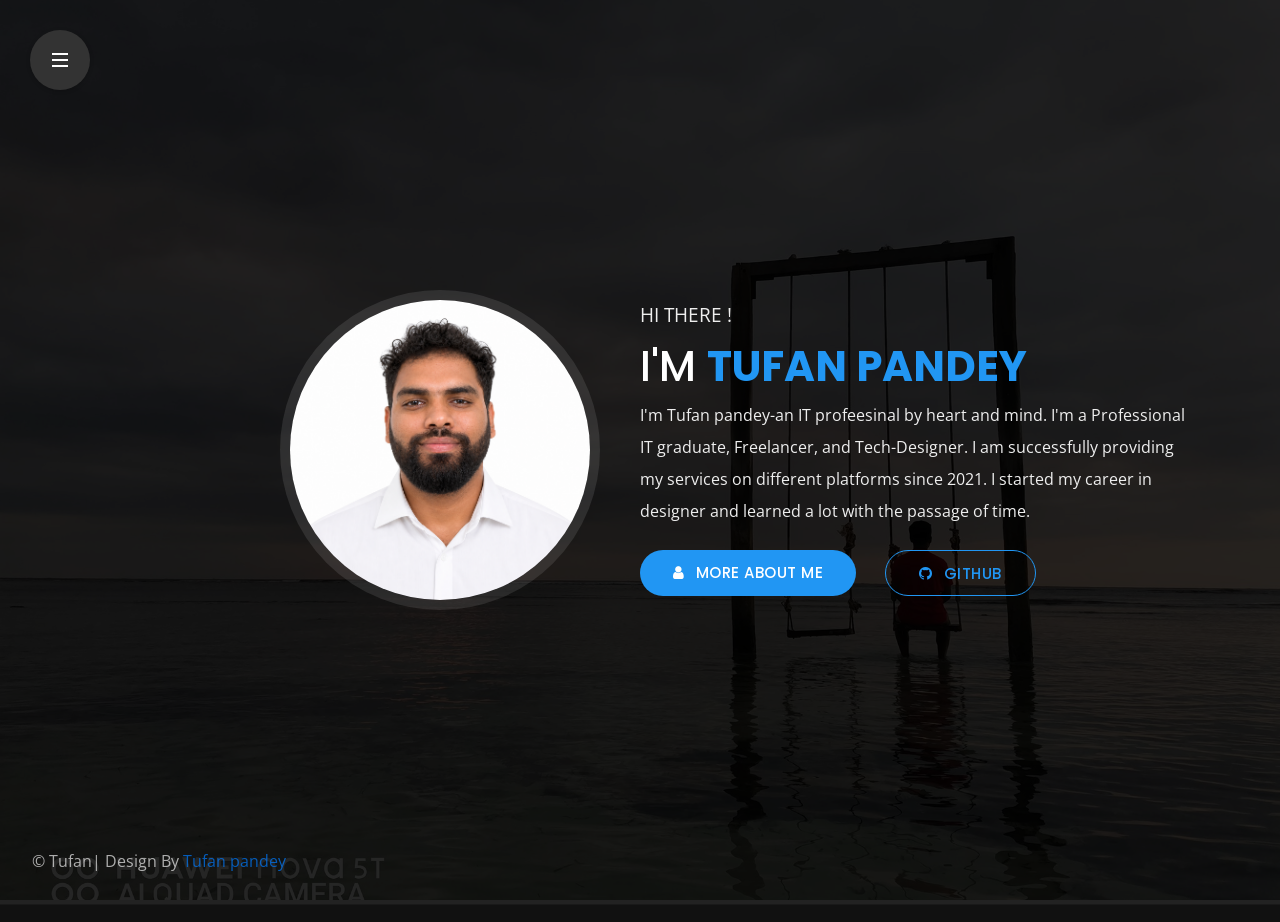
==== commit a6f19b3c: "updated" ====
--- a/index.html
+++ b/index.html
@@ -1,1102 +1,1418 @@
-<!DOCTYPE html>
-<html lang="en">
+﻿<html oncontextmenu="return false">
+  <!DOCTYPE html>
+  <html lang="en">
+    <head>
+      <meta charset="utf-8" />
+      <title>Tufan</title>
+      <meta name="viewport" content="width=device-width, initial-scale=1" />
 
-<head>
-  <meta charset="UTF-8">
-  <meta http-equiv="X-UA-Compatible" content="IE=edge">
-  <meta name="viewport" content="width=device-width, initial-scale=1.0">
-  <title>Tufan's Portfolio</title>
+      <!-- Template Google Fonts -->
+      <link
+        href="https://fonts.googleapis.com/css?family=Poppins:400,400i,500,500i,600,600i,700,700i,800,800i,900,900i"
+        rel="stylesheet"
+      />
+      <link
+        href="https://fonts.googleapis.com/css?family=Open+Sans:300,400,600,700"
+        rel="stylesheet"
+      />
 
-  <!--
-    - favicon
-  -->
-  <link rel="icon" href="./assets/images/tlogo.png" type="image/x-icon">
+      <!-- Template CSS Files -->
+      <link
+        type="text/css"
+        media="all"
+        href="css/bootstrap.min.css"
+        rel="stylesheet"
+      />
+      <link
+        type="text/css"
+        media="all"
+        href="css/jquery.animatedheadline.css"
+        rel="stylesheet"
+      />
+      <link
+        type="text/css"
+        media="all"
+        href="css/font-awesome.min.css"
+        rel="stylesheet"
+      />
+      <link type="text/css" media="all" href="css/style.css" rel="stylesheet" />
+      <link
+        type="text/css"
+        media="all"
+        href="css/skins/blue.css"
+        rel="stylesheet"
+      />
 
-  <!--
-    - custom css link
-  -->
-  <link rel="stylesheet" href="./assets/css/style.css">
+      <!-- Live Style Switcher - demo only -->
+      <link
+        rel="alternate stylesheet"
+        type="text/css"
+        title="blue"
+        href="css/skins/blue.css"
+      />
+      <link
+        rel="alternate stylesheet"
+        type="text/css"
+        title="goldenrod"
+        href="css/skins/goldrenrod.css"
+      />
+      <link
+        rel="alternate stylesheet"
+        type="text/css"
+        title="green"
+        href="css/skins/green.css"
+      />
+      <link
+        rel="alternate stylesheet"
+        type="text/css"
+        title="magenta"
+        href="css/skins/magenta.css"
+      />
+      <link
+        rel="alternate stylesheet"
+        type="text/css"
+        title="orange"
+        href="css/skins/orange.css"
+      />
+      <link
+        rel="alternate stylesheet"
+        type="text/css"
+        title="red"
+        href="css/skins/red.css"
+      />
+      <link
+        rel="alternate stylesheet"
+        type="text/css"
+        title="yellow"
+        href="css/skins/yellow.css"
+      />
+      <link
+        rel="alternate stylesheet"
+        type="text/css"
+        title="yellowgreen"
+        href="css/skins/yellowgreen.css"
+      />
+      <link rel="stylesheet" type="text/css" href="css/styleswitcher.css" />
 
-  <!--
-    - google font link
-  -->
-  <link rel="preconnect" href="https://fonts.googleapis.com">
-  <link rel="preconnect" href="https://fonts.gstatic.com" crossorigin>
-  <link href="https://fonts.googleapis.com/css2?family=Poppins:wght@300;400;500;600&display=swap" rel="stylesheet">
-</head>
+      <!-- Template JS Files -->
+      <script src="js/modernizr.js"></script>
 
-<body>
+      <script type="text/javascript">
+        if (screen.width <= 700) {
+          window.location = "http://sohag.info/mobile";
+        }
+      </script>
+    </head>
 
-  <!--
-    - #MAIN
-  -->
+    <!-- Favicon Start -->
+    <link rel="icon" href="img/tufan.PNG" />
+    <link rel="shortcut icon" href="img/tufan.PNG" />
+    <!-- Favicon End-->
 
-  <main>
+    <body class="dark bgimage">
+      <div class="page">
+        <!-- Header Starts -->
+        <header id="header">
+          <div class="nav-container">
+            <div>
+              <!-- Mobile Navigation Starts -->
+              <ul id="nav" class="navigation">
+                <li class="active">
+                  <div>
+                    <a id="link-home" href="#home" class="active">
+                      <i class="fa fa-home"></i><span>Home</span>
+                    </a>
+                  </div>
+                </li>
+                <li>
+                  <div>
+                    <a id="link-about" href="#about">
+                      <i class="fa fa-user"></i><span>About me</span>
+                    </a>
+                  </div>
+                </li>
+                <li>
+                  <div>
+                    <a id="link-work" href="#work">
+                      <i class="fa fa-play"></i><span>Videos</span>
+                    </a>
+                  </div>
+                </li>
+                <li>
+                  <div>
+                    <a id="link-contact" href="#contact">
+                      <i class="fa fa-envelope-open"></i><span>Contact</span>
+                    </a>
+                  </div>
+                </li>
+                <li>
+                  <div>
+                    <a id="link-blog" href="blog.html" target="_blank">
+                      <i class="fa fa-comments"></i><span>Blog</span>
+                    </a>
+                  </div>
+                </li>
+              </ul>
+              <!-- Mobile Navigation Ends -->
+            </div>
+          </div>
+          <!-- Mobile Footer Start -->
+          <div class="footermob">
+            <p>
+              © Tufan | Design By
+              <a href="#" target="_blank">Tufan Pandey</a>
+            </p>
+          </div>
+          <!-- Mobile Footer Ends -->
+          <!-- Stretchy Navigation Starts -->
+          <div class="cd-stretchy-nav">
+            <a class="cd-nav-trigger" href="#0">
+              <span aria-hidden="true"></span>
+            </a>
+            <ul class="stretchy-nav">
+              <li class="active">
+                <a href="#home"><span>Home</span></a>
+              </li>
+              <li>
+                <a href="#about"><span>About</span></a>
+              </li>
+              <a class="pu" href="#videos" target="_blank">
+                <li>
+                  <span>Videos</span>
+                </li>
+              </a>
 
-    <!--
-      - #SIDEBAR
-    -->
+              <li>
+                <a href="#contact"><span>Contact</span></a>
+              </li>
+              <a href="blog.html">
+                <li><span>Blog</span></li>
+              </a>
+            </ul>
+            <span aria-hidden="true" class="stretchy-nav-bg"></span>
+          </div>
+          <!-- Stretchy Navigation Ends -->
+        </header>
+        <!-- Header Ends -->
+        <!-- Main Content Starts -->
+        <main id="main">
+          <!-- Back To Home Starts [ONLY MOBILE] -->
+          <span class="back-mobile" id="back-mobile"
+            ><i class="fa fa-arrow-left"></i
+          ></span>
+          <!-- Back To Home Ends [ONLY MOBILE] -->
+          <!-- Home Section Starts -->
+          <section id="home" class="active">
+            <!-- Text Rotator Starts -->
+            <div class="main-text-container">
+              <img class="leftimagepicture" src="img/tufan.PNG" alt="" />
+              <div class="main-text" id="selector">
+                <h3>Hi there !</h3>
+                <h1 class="ah-headline">
+                  I'm
+                  <span class="ah-words-wrapper">
+                    <b class="is-visible">TUFAN PANDEY</b>
+                    <b>an IT PROFESSIONAL</b>
+                    <b>a DESIGNER</b>
+                    <b>a Freelancer</b>
+                  </span>
+                </h1>
+                <p>
+                  I'm Tufan pandey-an IT profeesinal by heart and mind. I'm a
+                  Professional IT graduate, Freelancer, and Tech-Designer. I am
+                  successfully providing my services on different platforms
+                  since 2021. I started my career in designer and learned a lot
+                  with the passage of time.
+                </p>
+                <div class="call-to-actions-home">
+                  <div class="text-left">
+                    <a href="#about" class="btn link-portfolio-one"
+                      ><span><i class="fa fa-user"></i>more about me</span></a
+                    >
+                    <a
+                      href="https://github.com/tufanpande"
+                      target="_blank"
+                      class="btn btn-secondary"
+                      ><span><i class="fa fa-github"></i>GITHUB</span></a
+                    >
+                  </div>
+                  <!-- Footer Text Start -->
+                  <div class="footerr">
+                    <p>
+                      © Tufan| Design By
+                      <a href="#" target="_blank">Tufan pandey</a>
+                    </p>
+                  </div>
+                  <!-- Footer Text Ends -->
+                </div>
+              </div>
+            </div>
+            <!-- Text Rotator Ends -->
+          </section>
+          <!-- Home Section Ends -->
 
-    <aside class="sidebar" data-sidebar>
+          <!-- About Section Starts -->
+          <section id="about">
+            <!-- Main Heading Starts -->
+            <div class="container page-title text-center">
+              <h2 class="text-center">about <span>me</span></h2>
+              <span class="title-head-subtitle"
+                >This is Tufan pandey, Known as manfrommidwest - An IT
+                Professional</span
+              >
+            </div>
+            <!-- Main Heading Ends -->
+            <div class="container infos">
+              <div class="row personal-info">
+                <!-- Personal Infos Starts -->
+                <div class="col-xl-6 col-lg-6 col-md-12 col-sm-12">
+                  <div class="image-container">
+                    <img class="img-fluid d-block" src="img/tufan.PNG" alt="" />
+                  </div>
+                  <p class="d-block d-md-none">
+                    I'm Tufan pandey-an IT profeesinal by heart and mind. I'm a
+                    Professional IT graduate, Freelancer, and Tech-Designer. I
+                    am successfully providing my services on different platforms
+                    since 2021. I started my career in designer and learned a
+                    lot with the passage of time.
+                  </p>
+                </div>
+                <div class="row col-xl-6 col-lg-6 col-md-12">
+                  <div class="col-xl-6 col-lg-6 col-md-6 col-sm-6">
+                    <ul class="list-1">
+                      <li>
+                        <h6>
+                          <span class="font-weight-600">First Name</span>Tufan
+                        </h6>
+                      </li>
+                      <li>
+                        <h6>
+                          <span class="font-weight-600">Last Name</span>Pandey
+                        </h6>
+                      </li>
+                      <li>
+                        <h6>
+                          <span class="font-weight-600">Birthdate</span>21 June
+                          2000
+                        </h6>
+                      </li>
+                      <li>
+                        <h6>
+                          <span class="font-weight-600">Nationality</span>Nepali
+                        </h6>
+                      </li>
+                      <li>
+                        <h6>
+                          <span class="font-weight-600">Experience</span>5+
+                          Years
+                        </h6>
+                      </li>
+                      <li>
+                        <h6>
+                          <span class="font-weight-600">Address</span
+                          >Kathmandu,Nepal
+                        </h6>
+                      </li>
+                    </ul>
+                  </div>
+                  <div class="col-xl-6 col-lg-6 col-md-6 col-sm-6">
+                    <ul class="list-2">
+                      <li>
+                        <h6>
+                          <span class="font-weight-600">Freelance</span
+                          >Available
+                        </h6>
+                      </li>
+                      <li>
+                        <h6>
+                          <span class="font-weight-600">Langages</span>Nepali,
+                          Hindi, English
+                        </h6>
+                      </li>
+                      <li>
+                        <h6>
+                          <span class="font-weight-600">instagram</span
+                          >manfrommidwest
+                        </h6>
+                      </li>
+                      <li>
+                        <h6>
+                          <span class="font-weight-600">Email</span
+                          >tufanpande@gmail.com
+                        </h6>
+                      </li>
+                      <li>
+                        <h6>
+                          <span class="font-weight-600">github</span>tufanpande
+                        </h6>
+                      </li>
+                      <li>
+                        <h6>
+                          <span class="font-weight-600">Facebook</span>तुफान
+                          पाण्डे
+                        </h6>
+                      </li>
+                    </ul>
+                  </div>
+                  <div class="col-12 resume-btn-container">
+                    <a
+                      href="https://www.youtube.com/@tufanpandey2305"
+                      target="_blank"
+                      class="btn btn-resume"
+                      ><span><i class="fa fa-play"></i>watch my videos</span></a
+                    >
+                  </div>
+                </div>
+                <!-- Personal Infos Ends -->
+              </div>
+            </div>
+            <!-- Download CV Starts -->
+            <div class="container col-12 mx-auto text-center">
+              <hr class="about-section" />
+            </div>
+            <!-- Download CV Ends -->
+            <!-- Resume Starts -->
+            <div class="resume-container">
+              <div class="container">
+                <div class="row">
+                  <!-- Experience Starts -->
+                  <div class="col-xl-6 col-lg-6 col-md-6">
+                    <h2 class="font-weight-600 uppercase title-section">
+                      experience
+                    </h2>
+                    <div class="resume-items">
+                      <!-- Item Starts -->
+                      <div class="item">
+                        <span class="bullet"></span>
+                        <div class="card">
+                          <div class="card-header">
+                            <span class="year"
+                              ><i class="fa fa-calendar"></i
+                              ><i class="fa fa-caret-right"></i>2021 -
+                              Present</span
+                            >
+                            <span class="d-block font-weight-400 uppercase">
+                              Founder
+                              <span class="separator"></span>
+                              <span class="font-weight-700"
+                                >Marsi tours and travels</span
+                              >
+                            </span>
+                          </div>
+                          <div class="card-body">
+                            <p>
+                              "A clear breakdown of what to expect, from start
+                              to finish."
+                            </p>
+                          </div>
+                        </div>
+                      </div>
+                      <!-- Item Ends -->
+                      <!-- Item Starts -->
+                      <div class="item">
+                        <span class="bullet"></span>
+                        <div class="card">
+                          <div class="card-header">
+                            <span class="year"
+                              ><i class="fa fa-calendar"></i
+                              ><i class="fa fa-caret-right"></i>2023 -
+                              present</span
+                            >
+                            <span class="d-block font-weight-400 uppercase">
+                              Web Development
+                              <span class="separator"></span>
+                              <span class="font-weight-700">Freelancer</span>
+                            </span>
+                          </div>
+                          <div class="card-body">
+                            <p>
+                              A freelancer is an independently contracted
+                              individual who is hired for their services and
+                              expertise in certain fields.
+                            </p>
+                          </div>
+                        </div>
+                      </div>
+                      <!-- Item Ends -->
+                      <!-- Item Starts -->
+                      <div class="item">
+                        <span class="bullet"></span>
+                        <div class="card">
+                          <div class="card-header">
+                            <span class="year"
+                              ><i class="fa fa-calendar"></i
+                              ><i class="fa fa-caret-right"></i>2025 -
+                              Present</span
+                            >
+                            <span class="d-block font-weight-400 uppercase">
+                              Robotics Trainer
+                              <span class="separator"></span>
+                              <span class="font-weight-700">Technobot</span>
+                            </span>
+                          </div>
+                          <div class="card-body">
+                            <p>
+                              Technobot specializes in developing cutting-edge
+                              robotics solutions for various industries,
+                              including manufacturing, healthcare, agriculture,
+                              and more.
+                            </p>
+                          </div>
+                        </div>
+                      </div>
+                      <!-- Item Ends -->
+                    </div>
+                  </div>
+                  <!-- Experience Ends -->
+                  <!-- Education Starts -->
+                  <div class="col-xl-6 col-lg-6 col-md-6 skills-container">
+                    <h2 class="font-weight-600 uppercase title-section">
+                      Education
+                    </h2>
+                    <div class="resume-items">
+                      <!-- Item Starts -->
+                      <div class="item">
+                        <span class="bullet"></span>
+                        <div class="card">
+                          <div class="card-header">
+                            <span class="year"
+                              ><i class="fa fa-calendar"></i
+                              ><i class="fa fa-caret-right"></i>2021 -
+                              2026</span
+                            >
+                            <span class="d-block font-weight-400 uppercase">
+                              BE IT
+                              <span class="separator"></span>
+                              <span class="font-weight-700"
+                                >Pokhara University</span
+                              >
+                            </span>
+                          </div>
+                          <div class="card-body">
+                            <p>IT | CyberSecurity</p>
+                          </div>
+                        </div>
+                      </div>
+                      <!-- Item Ends -->
+                      <!-- Item Starts -->
 
-      <div class="sidebar-info">
+                      <!-- Item Ends -->
+                      <!-- Item Starts -->
+                      <div class="item">
+                        <span class="bullet"></span>
+                        <div class="card">
+                          <div class="card-header">
+                            <span class="year"
+                              ><i class="fa fa-calendar"></i
+                              ><i class="fa fa-caret-right"></i>2009 -
+                              2010</span
+                            >
+                            <span class="d-block font-weight-400 uppercase">
+                              NEB +2
+                              <span class="separator"></span>
+                              <span class="font-weight-700"
+                                >NASA International college</span
+                              >
+                            </span>
+                          </div>
+                          <div class="card-body">
+                            <p>Science | Higher Secondary Certificate</p>
+                          </div>
+                        </div>
+                      </div>
+                      <!-- Item Ends -->
+                    </div>
+                  </div>
+                  <!-- Education Ends -->
+                </div>
+                <br />
+                <br />
+                <!-- Skills Starts -->
+              </div>
 
-        <figure class="avatar-box">
-          <img src="./assets/images/my-avatar.png" alt="Om Kharche" width="80">
-        </figure>
+              <!-- Resume Ends -->
+            </div>
+          </section>
+          <!-- About Section Ends -->
+          <!-- Portfolio Section Starts -->
+          <section id="work">
+            <div class="portfolio-container">
+              <!-- Main Heading Starts -->
+              <div class="container page-title text-center">
+                <h2 class="text-center">my <span>Works</span></h2>
+                <span class="title-head-subtitle"
+                  >a few recent design and coding projects. Want to see more?
+                  Email me.</span
+                >
+              </div>
+              <!-- Main Heading Ends -->
+              <div class="portfolio-section">
+                <div class="container cd-container">
+                  <div>
+                    <!-- Portfolio Items Starts -->
+                    <ul class="row" id="portfolio-items">
+                      <!-- Portfolio Item Starts -->
+                      <li class="col-12 col-md-6 col-lg-4">
+                        <a href="#0" data-type="project-2">
+                          <img
+                            src="img/projects/project-2.jpg"
+                            alt="Project"
+                            class="img-fluid"
+                          />
+                          <div>
+                            <span>Pharmacy Management System</span>
+                          </div>
+                        </a>
+                      </li>
+                      <!-- Portfolio Item Ends -->
+                      <!-- Portfolio Item Starts -->
+                      <li class="col-12 col-md-6 col-lg-4">
+                        <a href="#0" data-type="project-2">
+                          <img
+                            src="img/projects/project-2.jpg"
+                            alt="Project"
+                            class="img-fluid"
+                          />
+                          <div><span>Blog Management System</span></div>
+                        </a>
+                      </li>
+                      <!-- Portfolio Item Ends -->
+                      <!-- Portfolio Item Starts -->
+                      <li class="col-12 col-md-6 col-lg-4">
+                        <a href="#0" data-type="project-2">
+                          <img
+                            src="img/projects/project-2.jpg"
+                            alt="Project"
+                            class="img-fluid"
+                          />
+                          <div><span>Library Management System</span></div>
+                        </a>
+                      </li>
+                      <!-- Portfolio Item Ends -->
+                      <!-- Portfolio Item Starts -->
+                      <li class="col-12 col-md-6 col-lg-4">
+                        <a href="#0" data-type="project-2">
+                          <img
+                            src="img/projects/project-2.jpg"
+                            alt="Project"
+                            class="img-fluid"
+                          />
+                          <div><span>Vehicle Detection(ML)</span></div>
+                        </a>
+                      </li>
+                      <!-- Portfolio Item Ends -->
+                      <!-- Portfolio Item Starts -->
+                      <li class="col-12 col-md-6 col-lg-4">
+                        <a href="#0" data-type="project-2">
+                          <img
+                            src="img/projects/project-2.jpg"
+                            alt="Project"
+                            class="img-fluid"
+                          />
+                          <div><span>Network Filtering</span></div>
+                        </a>
+                      </li>
+                      <!-- Portfolio Item Ends -->
+                      <!-- Portfolio Item Starts -->
+                      <li class="col-12 col-md-6 col-lg-4">
+                        <a href="#0" data-type="project-2">
+                          <img
+                            src="img/projects/project-2.jpg"
+                            alt="Project"
+                            class="img-fluid"
+                          />
+                          <div><span>Attandance (RFID)</span></div>
+                        </a>
+                      </li>
+                      <!-- Portfolio Item Ends -->
+                    </ul>
+                    <!-- Portfolio Items Ends -->
+                  </div>
+                </div>
+              </div>
+              <!-- PORTFOLIO OVERLAY STARTS -->
+              <div class="portfolio-overlay"></div>
+              <!-- PORTFOLIO OVERLAY ENDS -->
+            </div>
+            <!-- Portfolio Project Content Starts -->
+            <div class="project-info-container project-1">
+              <!-- Main Content Starts -->
+              <div class="project-info-main-content">
+                <img src="img/projects/project-1.jpg" alt="Project Image" />
+              </div>
+              <!-- Main Content Ends -->
+              <!-- Project Details Starts -->
+              <div class="projects-info row">
+                <div class="col-12 col-sm-6 p-none">
+                  <h3 class="font-weight-600 uppercase">Image Format</h3>
+                  <ul class="project-details">
+                    <li>
+                      <i class="fa fa-file-text-o"></i
+                      ><span class="font-weight-400 project-label">
+                        Project </span
+                      >: <span class="font-weight-600 uppercase">Website</span>
+                    </li>
+                    <li>
+                      <i class="fa fa-user-o"></i
+                      ><span class="font-weight-400 project-label">
+                        Client </span
+                      >: <span class="font-weight-600 uppercase">Envato</span>
+                    </li>
+                    <li>
+                      <i class="fa fa-hourglass-o"></i
+                      ><span class="font-weight-400 project-label">
+                        Duration </span
+                      >: <span class="font-weight-600 uppercase">3 months</span>
+                    </li>
+                    <li>
+                      <i class="fa fa-code"></i>
+                      <span class="font-weight-400 project-label">
+                        Technologies</span
+                      >
+                      :
+                      <span class="font-weight-600 uppercase"
+                        >html, javascript</span
+                      >
+                    </li>
+                    <li>
+                      <i class="fa fa-money"></i>
+                      <span class="font-weight-400 project-label"> Budget</span>
+                      :
+                      <span class="font-weight-600 uppercase">1550 USD</span>
+                    </li>
+                  </ul>
+                  <a href="#" class="btn"
+                    ><span><i class="fa fa-external-link"></i>preview</span></a
+                  >
+                </div>
+                <div class="col-6 p-none text-right">
+                  <a href="#" class="btn btn-secondary close-project"
+                    ><span><i class="fa fa-close"></i>Close</span></a
+                  >
+                </div>
+              </div>
+              <!-- Project Details Ends -->
+            </div>
+            <!-- Portfolio Project Content Ends -->
+            <!-- Portfolio Project Content Starts -->
+            <div class="project-info-container project-2">
+              <!-- Main Content Starts -->
+              <div class="project-info-main-content">
+                <div class="videocontainer">
+                  <iframe
+                    class="youtube-video"
+                    src="https://www.youtube.com/embed/7e90gBu4pas?enablejsapi=1&amp;version=3&amp;playerapiid=ytplayer"
+                    allowfullscreen
+                  ></iframe>
+                </div>
+              </div>
+              <!-- Main Content Ends -->
+              <!-- Project Details Starts -->
+              <div class="projects-info row">
+                <div class="col-12 col-sm-6 p-none">
+                  <h3 class="font-weight-600 uppercase">Youtube Format</h3>
+                  <ul class="project-details">
+                    <li>
+                      <i class="fa fa-file-text-o"></i
+                      ><span class="font-weight-400 project-label">
+                        Project </span
+                      >: <span class="font-weight-600 uppercase">Website</span>
+                    </li>
+                    <li>
+                      <i class="fa fa-user-o"></i
+                      ><span class="font-weight-400 project-label">
+                        Client </span
+                      >: <span class="font-weight-600 uppercase">Envato</span>
+                    </li>
+                    <li>
+                      <i class="fa fa-hourglass-o"></i
+                      ><span class="font-weight-400 project-label">
+                        Duration </span
+                      >: <span class="font-weight-600 uppercase">3 months</span>
+                    </li>
+                    <li>
+                      <i class="fa fa-code"></i>
+                      <span class="font-weight-400 project-label">
+                        Technologies</span
+                      >
+                      :
+                      <span class="font-weight-600 uppercase"
+                        >html, javascript</span
+                      >
+                    </li>
+                    <li>
+                      <i class="fa fa-money"></i>
+                      <span class="font-weight-400 project-label"> Budget</span>
+                      :
+                      <span class="font-weight-600 uppercase">1550 USD</span>
+                    </li>
+                  </ul>
+                  <a href="#" class="btn"
+                    ><span><i class="fa fa-external-link"></i>preview</span></a
+                  >
+                </div>
+                <div class="col-6 p-none text-right">
+                  <a href="#" class="btn btn-secondary close-project"
+                    ><span><i class="fa fa-close"></i>Close</span></a
+                  >
+                </div>
+              </div>
+              <!-- Project Details Ends -->
+            </div>
+            <!-- Portfolio Project Content Ends -->
+            <!-- Portfolio Project Content Starts -->
+            <div class="project-info-container project-3">
+              <!-- Main Content Starts -->
+              <div class="project-info-main-content">
+                <div
+                  id="slider"
+                  class="carousel slide portfolio-slider"
+                  data-ride="carousel"
+                >
+                  <!-- The slideshow -->
+                  <div class="carousel-inner">
+                    <div class="carousel-item active">
+                      <img src="img/projects/project-8.jpg" alt="slide 1" />
+                    </div>
+                    <div class="carousel-item">
+                      <img src="img/projects/project-7.jpg" alt="slide 2" />
+                    </div>
+                    <div class="carousel-item">
+                      <img src="img/projects/project-5.jpg" alt="slide 3" />
+                    </div>
+                  </div>
+                  <!-- Left and right controls -->
+                  <a
+                    class="carousel-control-prev"
+                    href="#slider"
+                    data-slide="prev"
+                  >
+                    <span class="fa fa-chevron-left carousel-controls"></span>
+                  </a>
+                  <a
+                    class="carousel-control-next"
+                    href="#slider"
+                    data-slide="next"
+                  >
+                    <span class="fa fa-chevron-right carousel-controls"></span>
+                  </a>
+                </div>
+              </div>
+              <!-- Main Content Ends -->
+              <!-- Project Details Starts -->
+              <div class="projects-info row">
+                <div class="col-12 col-sm-6 p-none">
+                  <h3 class="font-weight-600 uppercase">Slider Format</h3>
+                  <ul class="project-details">
+                    <li>
+                      <i class="fa fa-file-text-o"></i
+                      ><span class="font-weight-400 project-label">
+                        Project </span
+                      >: <span class="font-weight-600 uppercase">Website</span>
+                    </li>
+                    <li>
+                      <i class="fa fa-user-o"></i
+                      ><span class="font-weight-400 project-label">
+                        Client </span
+                      >: <span class="font-weight-600 uppercase">Envato</span>
+                    </li>
+                    <li>
+                      <i class="fa fa-hourglass-o"></i
+                      ><span class="font-weight-400 project-label">
+                        Duration </span
+                      >: <span class="font-weight-600 uppercase">3 months</span>
+                    </li>
+                    <li>
+                      <i class="fa fa-code"></i>
+                      <span class="font-weight-400 project-label">
+                        Technologies</span
+                      >
+                      :
+                      <span class="font-weight-600 uppercase"
+                        >html, javascript</span
+                      >
+                    </li>
+                    <li>
+                      <i class="fa fa-money"></i>
+                      <span class="font-weight-400 project-label"> Budget</span>
+                      :
+                      <span class="font-weight-600 uppercase">1550 USD</span>
+                    </li>
+                  </ul>
+                  <a href="#" class="btn"
+                    ><span><i class="fa fa-external-link"></i>preview</span></a
+                  >
+                </div>
+                <div class="col-6 p-none text-right">
+                  <a href="#" class="btn btn-secondary close-project"
+                    ><span><i class="fa fa-close"></i>Close</span></a
+                  >
+                </div>
+              </div>
+              <!-- Project Details Ends -->
+            </div>
+            <!-- Portfolio Project Content Ends -->
+            <!-- Portfolio Project Content Starts -->
+            <div class="project-info-container project-4">
+              <!-- Main Content Starts -->
+              <div class="project-info-main-content">
+                <video
+                  id="video"
+                  class="responsive-video"
+                  controls
+                  poster="img/projects/project-6.jpg"
+                >
+                  <source src="img/projects/video.mp4" type="video/mp4" />
+                </video>
+              </div>
+              <!-- Main Content Ends -->
+              <!-- Project Details Starts -->
+              <div class="projects-info row">
+                <div class="col-12 col-sm-6 p-none">
+                  <h3 class="font-weight-600 uppercase">Video Format</h3>
+                  <ul class="project-details">
+                    <li>
+                      <i class="fa fa-file-text-o"></i
+                      ><span class="font-weight-400 project-label">
+                        Project </span
+                      >: <span class="font-weight-600 uppercase">Website</span>
+                    </li>
+                    <li>
+                      <i class="fa fa-user-o"></i
+                      ><span class="font-weight-400 project-label">
+                        Client </span
+                      >: <span class="font-weight-600 uppercase">Envato</span>
+                    </li>
+                    <li>
+                      <i class="fa fa-hourglass-o"></i
+                      ><span class="font-weight-400 project-label">
+                        Duration </span
+                      >: <span class="font-weight-600 uppercase">3 months</span>
+                    </li>
+                    <li>
+                      <i class="fa fa-code"></i>
+                      <span class="font-weight-400 project-label">
+                        Technologies</span
+                      >
+                      :
+                      <span class="font-weight-600 uppercase"
+                        >html, javascript</span
+                      >
+                    </li>
+                    <li>
+                      <i class="fa fa-money"></i>
+                      <span class="font-weight-400 project-label"> Budget</span>
+                      :
+                      <span class="font-weight-600 uppercase">1550 USD</span>
+                    </li>
+                  </ul>
+                  <a href="#" class="btn"
+                    ><span><i class="fa fa-external-link"></i>preview</span></a
+                  >
+                </div>
+                <div class="col-6 p-none text-right">
+                  <a href="#" class="btn btn-secondary close-project"
+                    ><span><i class="fa fa-close"></i>Close</span></a
+                  >
+                </div>
+              </div>
+              <!-- Project Details Ends -->
+            </div>
+            <!-- Portfolio Project Content Ends -->
+            <!-- Portfolio Project Content Starts -->
+            <div class="project-info-container project-5">
+              <!-- Main Content Starts -->
+              <div class="project-info-main-content">
+                <img src="img/projects/project-5.jpg" alt="Project Image" />
+              </div>
+              <!-- Main Content Ends -->
+              <!-- Project Details Starts -->
+              <div class="projects-info row">
+                <div class="col-12 col-sm-6 p-none">
+                  <h3 class="font-weight-600 uppercase">Image Format</h3>
+                  <ul class="project-details">
+                    <li>
+                      <i class="fa fa-file-text-o"></i
+                      ><span class="font-weight-400 project-label">
+                        Project </span
+                      >: <span class="font-weight-600 uppercase">Website</span>
+                    </li>
+                    <li>
+                      <i class="fa fa-user-o"></i
+                      ><span class="font-weight-400 project-label">
+                        Client </span
+                      >: <span class="font-weight-600 uppercase">Envato</span>
+                    </li>
+                    <li>
+                      <i class="fa fa-hourglass-o"></i
+                      ><span class="font-weight-400 project-label">
+                        Duration </span
+                      >: <span class="font-weight-600 uppercase">3 months</span>
+                    </li>
+                    <li>
+                      <i class="fa fa-code"></i>
+                      <span class="font-weight-400 project-label">
+                        Technologies</span
+                      >
+                      :
+                      <span class="font-weight-600 uppercase"
+                        >html, javascript</span
+                      >
+                    </li>
+                    <li>
+                      <i class="fa fa-money"></i>
+                      <span class="font-weight-400 project-label"> Budget</span>
+                      :
+                      <span class="font-weight-600 uppercase">1550 USD</span>
+                    </li>
+                  </ul>
+                  <a href="#" class="btn"
+                    ><span><i class="fa fa-external-link"></i>preview</span></a
+                  >
+                </div>
+                <div class="col-6 p-none text-right">
+                  <a href="#" class="btn btn-secondary close-project"
+                    ><span><i class="fa fa-close"></i>Close</span></a
+                  >
+                </div>
+              </div>
+              <!-- Project Details Ends -->
+            </div>
+            <!-- Portfolio Project Content Ends -->
+            <!-- Portfolio Project Content Starts -->
+            <div class="project-info-container project-6">
+              <!-- Main Content Starts -->
+              <div class="project-info-main-content">
+                <img src="img/projects/project-4.jpg" alt="Project Image" />
+              </div>
+              <!-- Main Content Ends -->
+              <!-- Project Details Starts -->
+              <div class="projects-info row">
+                <div class="col-12 col-sm-6 p-none">
+                  <h3 class="font-weight-600 uppercase">Image Format</h3>
+                  <ul class="project-details">
+                    <li>
+                      <i class="fa fa-file-text-o"></i
+                      ><span class="font-weight-400 project-label">
+                        Project </span
+                      >: <span class="font-weight-600 uppercase">Website</span>
+                    </li>
+                    <li>
+                      <i class="fa fa-user-o"></i
+                      ><span class="font-weight-400 project-label">
+                        Client </span
+                      >: <span class="font-weight-600 uppercase">Envato</span>
+                    </li>
+                    <li>
+                      <i class="fa fa-hourglass-o"></i
+                      ><span class="font-weight-400 project-label">
+                        Duration </span
+                      >: <span class="font-weight-600 uppercase">3 months</span>
+                    </li>
+                    <li>
+                      <i class="fa fa-code"></i>
+                      <span class="font-weight-400 project-label">
+                        Technologies</span
+                      >
+                      :
+                      <span class="font-weight-600 uppercase"
+                        >html, javascript</span
+                      >
+                    </li>
+                    <li>
+                      <i class="fa fa-money"></i>
+                      <span class="font-weight-400 project-label"> Budget</span>
+                      :
+                      <span class="font-weight-600 uppercase">1550 USD</span>
+                    </li>
+                  </ul>
+                  <a href="#" class="btn"
+                    ><span><i class="fa fa-external-link"></i>preview</span></a
+                  >
+                </div>
+                <div class="col-6 p-none text-right">
+                  <a href="#" class="btn btn-secondary close-project"
+                    ><span><i class="fa fa-close"></i>Close</span></a
+                  >
+                </div>
+              </div>
+              <!-- Project Details Ends -->
+            </div>
+            <!-- Portfolio Project Content Ends -->
+            <!-- Portfolio Project Content Starts -->
+            <div class="project-info-container project-7">
+              <!-- Main Content Starts -->
+              <div class="project-info-main-content">
+                <img src="img/projects/project-7.jpg" alt="Project Image" />
+              </div>
+              <!-- Main Content Ends -->
+              <!-- Project Details Starts -->
+              <div class="projects-info row">
+                <div class="col-12 col-sm-6 p-none">
+                  <h3 class="font-weight-600 uppercase">Image Format</h3>
+                  <ul class="project-details">
+                    <li>
+                      <i class="fa fa-file-text-o"></i
+                      ><span class="font-weight-400 project-label">
+                        Project </span
+                      >: <span class="font-weight-600 uppercase">Website</span>
+                    </li>
+                    <li>
+                      <i class="fa fa-user-o"></i
+                      ><span class="font-weight-400 project-label">
+                        Client </span
+                      >: <span class="font-weight-600 uppercase">Envato</span>
+                    </li>
+                    <li>
+                      <i class="fa fa-hourglass-o"></i
+                      ><span class="font-weight-400 project-label">
+                        Duration </span
+                      >: <span class="font-weight-600 uppercase">3 months</span>
+                    </li>
+                    <li>
+                      <i class="fa fa-code"></i>
+                      <span class="font-weight-400 project-label">
+                        Technologies</span
+                      >
+                      :
+                      <span class="font-weight-600 uppercase"
+                        >html, javascript</span
+                      >
+                    </li>
+                    <li>
+                      <i class="fa fa-money"></i>
+                      <span class="font-weight-400 project-label"> Budget</span>
+                      :
+                      <span class="font-weight-600 uppercase">1550 USD</span>
+                    </li>
+                  </ul>
+                  <a href="#" class="btn"
+                    ><span><i class="fa fa-external-link"></i>preview</span></a
+                  >
+                </div>
+                <div class="col-6 p-none text-right">
+                  <a href="#" class="btn btn-secondary close-project"
+                    ><span><i class="fa fa-close"></i>Close</span></a
+                  >
+                </div>
+              </div>
+              <!-- Project Details Ends -->
+            </div>
+            <!-- Portfolio Project Content Ends -->
+            <!-- Portfolio Project Content Starts -->
+            <div class="project-info-container project-8">
+              <!-- Main Content Starts -->
+              <div class="project-info-main-content">
+                <img src="img/projects/project-3.jpg" alt="Project Image" />
+              </div>
+              <!-- Main Content Ends -->
+              <!-- Project Details Starts -->
+              <div class="projects-info row">
+                <div class="col-12 col-sm-6 p-none">
+                  <h3 class="font-weight-600 uppercase">Image Format</h3>
+                  <ul class="project-details">
+                    <li>
+                      <i class="fa fa-file-text-o"></i
+                      ><span class="font-weight-400 project-label">
+                        Project </span
+                      >: <span class="font-weight-600 uppercase">Website</span>
+                    </li>
+                    <li>
+                      <i class="fa fa-user-o"></i
+                      ><span class="font-weight-400 project-label">
+                        Client </span
+                      >: <span class="font-weight-600 uppercase">Envato</span>
+                    </li>
+                    <li>
+                      <i class="fa fa-hourglass-o"></i
+                      ><span class="font-weight-400 project-label">
+                        Duration </span
+                      >: <span class="font-weight-600 uppercase">3 months</span>
+                    </li>
+                    <li>
+                      <i class="fa fa-code"></i>
+                      <span class="font-weight-400 project-label">
+                        Technologies</span
+                      >
+                      :
+                      <span class="font-weight-600 uppercase"
+                        >html, javascript</span
+                      >
+                    </li>
+                    <li>
+                      <i class="fa fa-money"></i>
+                      <span class="font-weight-400 project-label"> Budget</span>
+                      :
+                      <span class="font-weight-600 uppercase">1550 USD</span>
+                    </li>
+                  </ul>
+                  <a href="#" class="btn"
+                    ><span><i class="fa fa-external-link"></i>preview</span></a
+                  >
+                </div>
+                <div class="col-6 p-none text-right">
+                  <a href="#" class="btn btn-secondary close-project"
+                    ><span><i class="fa fa-close"></i>Close</span></a
+                  >
+                </div>
+              </div>
+              <!-- Project Details Ends -->
+            </div>
+            <!-- Portfolio Project Content Ends -->
+            <!-- Portfolio Project Content Starts -->
+            <div class="project-info-container project-9">
+              <!-- Main Content Starts -->
+              <div class="project-info-main-content">
+                <img src="img/projects/project-9.jpg" alt="Project Image" />
+              </div>
+              <!-- Main Content Ends -->
+              <!-- Project Details Starts -->
+              <div class="projects-info row">
+                <div class="col-12 col-sm-6 p-none">
+                  <h3 class="font-weight-600 uppercase">Image Format</h3>
+                  <ul class="project-details">
+                    <li>
+                      <i class="fa fa-file-text-o"></i
+                      ><span class="font-weight-400 project-label">
+                        Project </span
+                      >: <span class="font-weight-600 uppercase">Website</span>
+                    </li>
+                    <li>
+                      <i class="fa fa-user-o"></i
+                      ><span class="font-weight-400 project-label">
+                        Client </span
+                      >: <span class="font-weight-600 uppercase">Envato</span>
+                    </li>
+                    <li>
+                      <i class="fa fa-hourglass-o"></i
+                      ><span class="font-weight-400 project-label">
+                        Duration </span
+                      >: <span class="font-weight-600 uppercase">3 months</span>
+                    </li>
+                    <li>
+                      <i class="fa fa-code"></i>
+                      <span class="font-weight-400 project-label">
+                        Technologies</span
+                      >
+                      :
+                      <span class="font-weight-600 uppercase"
+                        >html, javascript</span
+                      >
+                    </li>
+                    <li>
+                      <i class="fa fa-money"></i>
+                      <span class="font-weight-400 project-label"> Budget</span>
+                      :
+                      <span class="font-weight-600 uppercase">1550 USD</span>
+                    </li>
+                  </ul>
+                  <a href="#" class="btn"
+                    ><span><i class="fa fa-external-link"></i>preview</span></a
+                  >
+                </div>
+                <div class="col-6 p-none text-right">
+                  <a href="#" class="btn btn-secondary close-project"
+                    ><span><i class="fa fa-close"></i>Close</span></a
+                  >
+                </div>
+              </div>
+              <!-- Project Details Ends -->
+            </div>
+            <!-- Portfolio Project Content Ends -->
+            <span class="back-mobile close-project"
+              ><i class="fa fa-arrow-left"></i
+            ></span>
+          </section>
+          <!-- Portfolio Section Ends -->
+          <!-- Contact Section Starts -->
+          <section id="contact">
+            <div class="contact-container">
+              <!-- Main Heading Starts -->
+              <div class="container page-title text-center">
+                <h2 class="text-center">get <span>in touch</span></h2>
+                <span class="title-head-subtitle"
+                  >If you need any kind of information or help feel free to
+                  contct with me</span
+                >
+              </div>
+              <!-- Main Heading Ends -->
+              <div class="container">
+                <div class="row contact">
+                  <!-- Contact Infos Starts -->
+                  <div class="col-12 col-md-4 col-xl-4 leftside">
+                    <ul class="custom-list">
+                      <li>
+                        <h6 class="font-weight-600">
+                          <span class="contact-title">Phone</span
+                          ><i class="fa fa-whatsapp"></i
+                          ><span class="contact-content"
+                            >+977-9869523858 ( WHATSAPP ONLY )</span
+                          >
+                        </h6>
+                      </li>
+                      <li>
+                        <h6 class="font-weight-600">
+                          <span class="contact-title">email</span
+                          ><i class="fa fa-envelope-o fs-14"></i
+                          ><span class="contact-content"
+                            >tufanpande1@gmail.com</span
+                          >
+                        </h6>
+                      </li>
+                      <li>
+                        <h6 class="font-weight-600">
+                          <span class="contact-title">instagram</span
+                          ><i class="fa fa-instagram"></i
+                          ><span class="contact-content">manfrommidwest</span>
+                        </h6>
+                      </li>
+                      <li>
+                        <h6 class="font-weight-600">
+                          <span class="contact-title">Facebook</span
+                          ><i class="fa fa-facebook"></i
+                          ><span class="contact-content">तुफान पाण्डे</span>
+                        </h6>
+                      </li>
+                    </ul>
 
-        <div class="info-content">
-          <h1 class="name" title="Om Kharche">Tufan Pandey</h1>
+                    <!-- Social Media Profiles Starts -->
 
-          <p class="title">Full Stack Developer</p>
+                    <div class="social">
+                      <h6 class="font-weight-600 uppercase">Social Profiles</h6>
+                      <ul
+                        class="list-inline social social-intro text-center p-none"
+                      >
+                        <li class="facebook">
+                          <a
+                            title="Facebook"
+                            href="https://www.facebook.com/raw.bin.9634"
+                            ><i class="fa fa-facebook"></i
+                          ></a>
+                        </li>
+                        <li class="instagram">
+                          <a
+                            title="instagram"
+                            href="https://www.instagram.com/manfrommidwest"
+                            ><i class="fa fa-instagram"></i
+                          ></a>
+                        </li>
+                        <li class="linkedin">
+                          <a
+                            title="linkedin"
+                            href="https://www.linkedin.com/in/tufan-pandey-ba610a2b2/"
+                            ><i class="fa fa-linkedin"></i
+                          ></a>
+                        </li>
+                      </ul>
+                    </div>
+                    <!-- Social Media Profiles Ends -->
+                  </div>
+                  <!-- Contact Infos Ends -->
+                  <!-- Contact Form Starts -->
+                  <div class="col-12 col-md-8 col-xl-8 rightside">
+                    <p>
+                      If you have any suggestion, project or even you want to
+                      say Hello.. please fill out the form below and I will
+                      reply you shortly.
+                    </p>
+                    <form
+                      class="contactform"
+                      method="post"
+                      action="https://docs.google.com/forms/d/1bK9AOq-wWHW4ur-gpe66Rjtw5J2W1CWrgQvZPbqNME4/edit"
+                    >
+                      <div class="row">
+                        <!-- Name Field Starts -->
+                        <div class="form-group col-xl-6">
+                          <i class="fa fa-user prefix"></i>
+                          <input
+                            id="name"
+                            name="name"
+                            type="text"
+                            class="form-control"
+                            placeholder="YOUR NAME"
+                            required
+                          />
+                        </div>
+                        <!-- Name Field Ends -->
+                        <!-- Email Field Starts -->
+                        <div class="form-group col-xl-6">
+                          <i class="fa fa-envelope prefix"></i>
+                          <input
+                            id="email"
+                            type="email"
+                            name="email"
+                            class="form-control"
+                            placeholder="YOUR EMAIL"
+                            required
+                          />
+                        </div>
+                        <!-- Email Field Ends -->
+                        <!-- Comment Textarea Starts -->
+                        <div class="form-group col-xl-12">
+                          <i class="fa fa-comments prefix"></i>
+                          <textarea
+                            id="comment"
+                            name="comment"
+                            class="form-control"
+                            placeholder="YOUR MESSAGE"
+                            required
+                          ></textarea>
+                        </div>
+                        <!-- Comment Textarea Ends -->
+                      </div>
+                      <!-- Submit Form Button Starts -->
+                      <div class="submit-form">
+                        <button
+                          class="btn button-animated"
+                          type="submit"
+                          name="send"
+                        >
+                          <span><i class="fa fa-send"></i> Send Message</span>
+                        </button>
+                      </div>
+                      <!-- Submit Form Button Ends -->
+                      <div class="form-message">
+                        <span
+                          class="output_message text-center font-weight-600 uppercase"
+                        ></span>
+                      </div>
+                    </form>
+                  </div>
+                  <!-- Contact Form Ends -->
+                </div>
+              </div>
+            </div>
+          </section>
+          <!-- Contact Section Ends -->
+          <!-- Blog Section Starts -->
+          <section id="blog"></section>
+          <!-- Blog Section Ends -->
+        </main>
+      </div>
+      <!-- Main Content Ends -->
+      <!-- Preloader Starts -->
+      <div class="preloader">
+        <div class="preloader-container">
+          <h1>Tufan</h1>
+          <div id="progress-line-container">
+            <div class="progress-line"></div>
+          </div>
+          <h1>Known as manfrommidwest</h1>
         </div>
-
-        <button class="info_more-btn" data-sidebar-btn>
-          <span>Show Contacts</span>
-
-          <ion-icon name="chevron-down"></ion-icon>
-        </button>
-
       </div>
 
-      <div class="sidebar-info_more">
+      <!-- Preloader Ends -->
 
-        <div class="separator"></div>
-
-        <ul class="contacts-list">
-
-          <li class="contact-item">
-
-            <div class="icon-box">
-              <ion-icon name="mail-outline"></ion-icon>
-            </div>
-
-            <div class="contact-info">
-              <p class="contact-title">Email</p>
-
-              <a href="mailto:tufanpande@gmail.com" class="contact-link">tufanpande@gmail.com</a>
-            </div>
-
-          </li>
-
-          <li class="contact-item">
-
-            <div class="icon-box">
-              <ion-icon name="phone-portrait-outline"></ion-icon>
-            </div>
-
-            <div class="contact-info">
-              <p class="contact-title">Phone</p>
-
-              <a href="tel:+977 9869523858" class="contact-link">+977 9869523858</a>
-            </div>
-
-          </li>
-
-          <li class="contact-item">
-
-            <div class="icon-box">
-              <ion-icon name="calendar-outline"></ion-icon>
-            </div>
-
-            <div class="contact-info">
-              <p class="contact-title">Birthday</p>
-
-              <time datetime="1982-06-23">21 June, 2003</time>
-            </div>
-
-          </li>
-
-          <li class="contact-item">
-
-            <div class="icon-box">
-              <ion-icon name="location-outline"></ion-icon>
-            </div>
-
-            <div class="contact-info">
-              <p class="contact-title">Location</p>
-
-              <address>Jumla, Nepal</address>
-            </div>
-
-          </li>
-
-        </ul>
-
-        <div class="separator"></div>
-
-        <ul class="social-list">
-
-          <li class="social-item">
-            <a href="https://www.facebook.com/raw.bin.9634" class="social-link">
-              <ion-icon name="logo-facebook"></ion-icon>
-            </a>
-          </li>
-
-          <li class="social-item">
-            <a href="https://github.com/tufanpande" class="social-link">
-              <ion-icon name="logo-github"></ion-icon>
-            </a>
-          </li>
-
-          <li class="social-item">
-            <a href="https://www.instagram.com/manfrommidwest/" class="social-link">
-              <ion-icon name="logo-instagram"></ion-icon>
-            </a>
-          </li>
-
-        </ul>
-
-      </div>
-
-    </aside>
-
-
-
-
-
-    <!--
-      - #main-content
-    -->
-
-    <div class="main-content">
-
-      <!--
-        - #NAVBAR
-      -->
-
-      <nav class="navbar">
-
-        <ul class="navbar-list">
-
-          <li class="navbar-item">
-            <button class="navbar-link  active" data-nav-link>About</button>
-          </li>
-
-          <li class="navbar-item">
-            <button class="navbar-link" data-nav-link>Resume</button>
-          </li>
-
-          <li class="navbar-item">
-            <button class="navbar-link" data-nav-link>Portfolio</button>
-          </li>
-
-          <li class="navbar-item">
-            <button class="navbar-link" data-nav-link>Blog</button>
-          </li>
-
-          <li class="navbar-item">
-            <button class="navbar-link" data-nav-link>Contact</button>
-          </li>
-
-        </ul>
-
-      </nav>
-
-
-
-
-
-      <!--
-        - #ABOUT
-      -->
-
-      <article class="about  active" data-page="about">
-
-        <header>
-          <h2 class="h2 article-title">About me</h2>
-        </header>
-
-        <section class="about-text">
-          <p>
-            I'm Full Stack Developer and UI/UX Designer from Jumla, Nepal, working in web development and Designer.
-            I enjoy
-            turning complex problems into simple, beautiful and intuitive designs.
-          </p>
-
-          <p>
-            My job is to build your website so that it is functional and user-friendly but at the same time attractive.
-            Moreover, I
-            add personal touch to your product and make sure that is eye-catching and easy to use. My aim is to bring
-            across your
-            message and identity in the most creative way. I created web design for many famous brand companies also.
-          </p>
-        </section>
-
-
-        <!--
-          - service
-        -->
-
-        <section class="service">
-
-          <h3 class="h3 service-title">What i'm doing</h3>
-
-          <ul class="service-list">
-
-            <li class="service-item">
-
-              <div class="service-icon-box">
-                <img src="./assets/images/icon-design.svg
-                " alt="design icon" width="40">
-              </div>
-
-              <div class="service-content-box">
-                <h4 class="h4 service-item-title">Web design</h4>
-
-                <p class="service-item-text">
-                  The most modern and high-quality design made at a professional level.
-                </p>
-              </div>
-
-            </li>
-
-            <li class="service-item">
-
-              <div class="service-icon-box">
-                <img src="./assets/images/icon-dev.svg" alt="Web development icon" width="40">
-              </div>
-
-              <div class="service-content-box">
-                <h4 class="h4 service-item-title">Web development</h4>
-
-                <p class="service-item-text">
-                  High-quality development of sites at the professional level.
-                </p>
-              </div>
-
-            </li>
-
-            <!-- <li class="service-item">
-
-              <div class="service-icon-box">
-                <img src="./assets/images/icon-app.svg" alt="mobile app icon" width="40">
-              </div>
-
-              <div class="service-content-box">
-                <h4 class="h4 service-item-title">Mobile apps</h4>
-
-                <p class="service-item-text">
-                  Professional development of applications for iOS and Android.
-                </p>
-              </div>
-
-            </li> -->
-
-            <li class="service-item">
-
-              <div class="service-icon-box">
-                <img src="./assets/images/icon-photo.svg" alt="camera icon" width="40">
-              </div>
-
-              <div class="service-content-box">
-                <h4 class="h4 service-item-title">Photography</h4>
-
-                <p class="service-item-text">
-                  I make high-quality photos of any category at a professional level.
-                </p>
-              </div>
-
-            </li>
-
-          </ul>
-
-        </section>
-
-
-        <!--
-          - testimonials
-        -->
-
-        <section class="testimonials">
-
-          <h3 class="h3 testimonials-title">Testimonials</h3>
-
-          <ul class="testimonials-list has-scrollbar">
-
-            <li class="testimonials-item">
-              <div class="content-card" data-testimonials-item>
-
-                <figure class="testimonials-avatar-box">
-                  <img src="./assets/images/avatar-1.png" alt="Daniel lewis" width="60" data-testimonials-avatar>
-                </figure>
-
-                <h4 class="h4 testimonials-item-title" data-testimonials-title>Rahul Mandal</h4>
-
-                <div class="testimonials-text" data-testimonials-text>
-                  <p>
-                    Rahul was hired to create a corporate identity. We were very pleased with the work done. He has a
-                    lot of experience
-                    and is very concerned about the needs of client.
-                  </p>
-                </div>
-
-              </div>
-            </li>
-
-            <li class="testimonials-item">
-              <div class="content-card" data-testimonials-item>
-
-                <figure class="testimonials-avatar-box">
-                  <img src="./assets/images/avatar-4.png" alt="Jessica miller" width="60" data-testimonials-avatar>
-                </figure>
-
-                <h4 class="h4 testimonials-item-title" data-testimonials-title>Des Yadav</h4>
-
-                <div class="testimonials-text" data-testimonials-text>
-                  <p>
-                    Des was also hired to create a corporate identity. We were very pleased with the work done.
-                  </p>
-                </div>
-
-              </div>
-            </li>
-
-            <li class="testimonials-item">
-              <div class="content-card" data-testimonials-item>
-
-                <figure class="testimonials-avatar-box">
-                  <img src="./assets/images/avatar-3.png" alt="Emily evans" width="60" data-testimonials-avatar>
-                </figure>
-
-                <h4 class="h4 testimonials-item-title" data-testimonials-title>Emily evans</h4>
-
-                <div class="testimonials-text" data-testimonials-text>
-                  <p>
-                    Emily was hired for the frontdesk Enfluenser. We were very pleased with the work done. She has a
-                    lot of experience
-                    and is very concerned about the needs of client.
-                  </p>
-                </div>
-
-              </div>
-            </li>
-
-            <li class="testimonials-item">
-              <div class="content-card" data-testimonials-item>
-
-                <figure class="testimonials-avatar-box">
-                  <img src="./assets/images/avatar-4.png" alt="Henry william" width="60" data-testimonials-avatar>
-                </figure>
-
-                <h4 class="h4 testimonials-item-title" data-testimonials-title>Rojal Karki</h4>
-
-                <div class="testimonials-text" data-testimonials-text>
-                  <p>
-                    Karki was hired to design a website. We were very pleased with the work done. He has a
-                    lot of experience
-                    and is very concerned about the needs of client.
-                  </p>
-                </div>
-
-              </div>
-            </li>
-
-          </ul>
-
-        </section>
-
-
-        <!--
-          - testimonials modal
-        -->
-
-        <div class="modal-container" data-modal-container>
-
-          <div class="overlay" data-overlay></div>
-
-          <section class="testimonials-modal">
-
-            <button class="modal-close-btn" data-modal-close-btn>
-              <ion-icon name="close-outline"></ion-icon>
-            </button>
-
-            <div class="modal-img-wrapper">
-              <figure class="modal-avatar-box">
-                <img src="./assets/images/avatar-1.png" alt="Rahul" width="80" data-modal-img>
-              </figure>
-
-              <img src="./assets/images/icon-quote.svg" alt="quote icon">
-            </div>
-
-            <div class="modal-content">
-
-              <h4 class="h3 modal-title" data-modal-title>Tufan</h4>
-
-              <time datetime="2023-06-21">21 June, 2023</time>
-
-              <div data-modal-text>
-                <p>
-                 <!-- paragraph here-->
-                </p>
-              </div>
-
-            </div>
-
-          </section>
-
-        </div>
-
-
-        <!--
-          - clients
-        -->
-
-        <section class="clients">
-
-          <h3 class="h3 clients-title">Clients</h3>
-
-          <ul class="clients-list has-scrollbar">
-
-            <!-- <li class="clients-item">
-              <a href="#">
-                <img src="./assets/images/logo-1-color.png" alt="client logo">
-              </a>
-            </li>
-
-            <li class="clients-item">
-              <a href="#">
-                <img src="./assets/images/logo-2-color.png" alt="client logo">
-              </a>
-            </li>-->
-
-            <li class="clients-item">
-              <a href="#">
-                <img src="./assets/images/logo-3-color.png" alt="client logo">
-              </a>
-            </li>
-            
-            <li class="clients-item">
-              <a href="#">
-                <img src="./assets/images/logo.png" alt="client logo">
-              </a>
-            </li>
-
-            <li class="clients-item">
-              <a href="#">
-                <img src="./assets/images/logo-4-color.png" alt="client logo">
-              </a>
-            </li> 
-
-            
-
-            <li class="clients-item">
-              <a href="#">
-                <img src="./assets/images/logo-5-color.png" alt="client logo">
-              </a>
-            </li>
-
-            <li class="clients-item">
-              <a href="#">
-                <img src="./assets/images/logo-6-color.png" alt="client logo">
-              </a>
-            </li>
-
-          </ul>
-
-        </section>
-
-      </article>
-
-
-
-
-
-      <!--
-        - #RESUME
-      -->
-
-      <article class="resume" data-page="resume">
-
-        <header>
-          <h2 class="h2 article-title">Resume</h2>
-        </header>
-
-        <section class="timeline">
-
-          <div class="title-wrapper">
-            <div class="icon-box">
-              <ion-icon name="book-outline"></ion-icon>
-            </div>
-
-            <h3 class="h3">Education</h3>
-          </div>
-
-          <ol class="timeline-list">
-
-            <li class="timeline-item">
-
-              <h4 class="h4 timeline-item-title">Everest Engineering College</h4>
-
-              <span>2021 — present</span>
-
-              <p class="timeline-text">
-                Currently studying Bachelor of Engineering in IT in this college.
-              </p>
-
-            </li>
-
-            <li class="timeline-item">
-
-              <h4 class="h4 timeline-item-title">NASA Collegee</h4>
-
-              <span>2018 — 2020</span>
-
-              <p class="timeline-text">
-                I have passed my +2 in my late 10's securing Very good marks in NEB.
-              </p>
-
-            </li>
-
-            <li class="timeline-item">
-
-              <h4 class="h4 timeline-item-title">Shree Janata Secondary School</h4>
-
-              <span>2016 — 2018</span>
-
-              <p class="timeline-text">
-                I have passed my school in my Mid 10's from the remote part of Nepal securing Very good marks in SEE.
-              </p>
-
-            </li>
-
-          </ol>
-
-        </section>
-
-        <section class="timeline">
-
-          <div class="title-wrapper">
-            <div class="icon-box">
-              <ion-icon name="book-outline"></ion-icon>
-            </div>
-
-            <h3 class="h3">Experience</h3>
-          </div>
-
-          <ol class="timeline-list">
-
-            <li class="timeline-item">
-
-              <h4 class="h4 timeline-item-title">Video Editor</h4>
-
-              <span>2018 — Present</span>
-
-              <p class="timeline-text">
-                Part time Video editor. I can edit normal vodeos and experience of editing more than 5 years.
-              </p>
-
-            </li>
-
-            <li class="timeline-item">
-
-              <h4 class="h4 timeline-item-title">Web designer</h4>
-
-              <span>2021 — present</span>
-
-              <p class="timeline-text">
-                Currently designing the web, working from home. Building the random websites for betterment of my knowledge.
-              </p>
-
-            </li>
-
-          </ol>
-
-        </section>
-
-        <section class="skill">
-
-          <h3 class="h3 skills-title">My skills</h3>
-
-          <ul class="skills-list content-card">
-
-            <li class="skills-item">
-
-              <div class="title-wrapper">
-                <h5 class="h5">Web design</h5>
-                <data value="80">80%</data>
-              </div>
-
-              <div class="skill-progress-bg">
-                <div class="skill-progress-fill" style="width: 80%;"></div>
-              </div>
-
-            </li>
-
-            <li class="skills-item">
-
-              <div class="title-wrapper">
-                <h5 class="h5">UI/UX</h5>
-                <data value="85">85%</data>
-              </div>
-
-              <div class="skill-progress-bg">
-                <div class="skill-progress-fill" style="width: 70%;"></div>
-              </div>
-
-            </li>
-
-            <li class="skills-item">
-
-              <div class="title-wrapper">
-                <h5 class="h5">Backend</h5>
-                <data value="70">70%</data>
-              </div>
-
-              <div class="skill-progress-bg">
-                <div class="skill-progress-fill" style="width: 90%;"></div>
-              </div>
-
-            </li>
-
-            <li class="skills-item">
-
-              <div class="title-wrapper">
-                <h5 class="h5">JavaScript</h5>
-                <data value="80">80%</data>
-              </div>
-
-              <div class="skill-progress-bg">
-                <div class="skill-progress-fill" style="width: 50%;"></div>
-              </div>
-
-            </li>
-
-          </ul>
-
-        </section>
-
-      </article>
-
-
-
-
-
-      <!--
-        - #PORTFOLIO
-      -->
-
-      <article class="portfolio" data-page="portfolio">
-
-        <header>
-          <h2 class="h2 article-title">Portfolio</h2>
-        </header>
-
-        <section class="projects">
-
-          <ul class="filter-list">
-
-            <li class="filter-item">
-              <button class="active" data-filter-btn>All</button>
-            </li>
-
-            <li class="filter-item">
-              <button data-filter-btn>Web design</button>
-            </li>
-
-            <li class="filter-item">
-              <button data-filter-btn>Applications</button>
-            </li>
-
-            <li class="filter-item">
-              <button data-filter-btn>Web development</button>
-            </li>
-
-          </ul>
-
-          <div class="filter-select-box">
-
-            <button class="filter-select" data-select>
-
-              <div class="select-value" data-selecct-value>Select category</div>
-
-              <div class="select-icon">
-                <ion-icon name="chevron-down"></ion-icon>
-              </div>
-
-            </button>
-
-            <ul class="select-list">
-
-              <li class="select-item">
-                <button data-select-item>All</button>
-              </li>
-
-              <li class="select-item">
-                <button data-select-item>Web design</button>
-              </li>
-
-              <li class="select-item">
-                <button data-select-item>Applications</button>
-              </li>
-
-              <li class="select-item">
-                <button data-select-item>Web development</button>
-              </li>
-
-            </ul>
-
-          </div>
-
-          <ul class="project-list">
-
-            <li class="project-item  active" data-filter-item data-category="web development">
-              <a href="#">
-
-                <figure class="project-img">
-                  <div class="project-item-icon-box">
-                    <ion-icon name="eye-outline"></ion-icon>
-                  </div>
-
-                  <img src="./assets/images/project-1.png" alt="finance" loading="lazy">
-                </figure>
-
-                <h3 class="project-title">Pharmacy Management system</h3>
-
-                <p class="project-category">Web development</p>
-
-              </a>
-            </li>
-
-            <li class="project-item  active" data-filter-item data-category="applications">
-              <a href="#">
-
-                <figure class="project-img">
-                  <div class="project-item-icon-box">
-                    <ion-icon name="eye-outline"></ion-icon>
-                  </div>
-
-                  <img src="./assets/images/project-2.png" alt="orizon" loading="lazy">
-                </figure>
-
-                <h3 class="project-title">Portfolio</h3>
-
-                <p class="project-category">Applications</p>
-
-              </a>
-            </li>
-
-            <li class="project-item  active" data-filter-item data-category="web design">
-              <a href="#">
-
-                <figure class="project-img">
-                  <div class="project-item-icon-box">
-                    <ion-icon name="eye-outline"></ion-icon>
-                  </div>
-
-                  <img src="./assets/images/project-3.jpg" alt="fundo" loading="lazy">
-                </figure>
-
-                <h3 class="project-title">LMS</h3>
-
-                <p class="project-category">Web design</p>
-
-              </a>
-            </li>
-
-            <li class="project-item  active" data-filter-item data-category="web design">
-              <a href="#">
-
-                <figure class="project-img">
-                  <div class="project-item-icon-box">
-                    <ion-icon name="eye-outline"></ion-icon>
-                  </div>
-
-                  <img src="./assets/images/project-4.png" alt="brawlhalla" loading="lazy">
-                </figure>
-
-                <h3 class="project-title">Book</h3>
-
-                <p class="project-category">Web design</p>
-
-              </a>
-            </li>
-
-            <li class="project-item  active" data-filter-item data-category="web design">
-              <a href="#">
-
-                <figure class="project-img">
-                  <div class="project-item-icon-box">
-                    <ion-icon name="eye-outline"></ion-icon>
-                  </div>
-
-                  <img src="./assets/images/project-5.jpg" alt="dsm." loading="lazy">
-                </figure>
-
-                <h3 class="project-title">BMs.</h3>
-
-                <p class="project-category">Web design</p>
-
-              </a>
-            </li>
-
-            </ul>
-
-        </section>
-
-      </article>
-
-
-
-
-
-      <!--
-        - #BLOG
-      -->
-  
-      <article class="blog" data-page="blog">
-       
-
-        <header>
-          <h2 class="h2 article-title">Blog</h2>
-        </header>
-
-        <section class="blog-posts">
-          No preview avaliable!!!
-
-          <!-- <ul class="blog-posts-list">
-
-            <li class="blog-post-item">
-              <a href="#">
-                
-                <figure class="blog-banner-box">
-                  <img src="./assets/images/blog-1.jpg" alt="Design conferences in 2022" loading="lazy">
-                </figure>
-
-                <div class="blog-content">
-
-                  <div class="blog-meta">
-                    <p class="blog-category">Design</p>
-
-                    <span class="dot"></span>
-
-                    <time datetime="2022-02-23">Fab 23, 2022</time>
-                  </div>
-
-                  <h3 class="h3 blog-item-title">Design conferences in 2022</h3>
-
-                  <p class="blog-text">
-                    Veritatis et quasi architecto beatae vitae dicta sunt, explicabo.
-                  </p>
-
-                </div>
-
-              </a>
-            </li>
-
-            <li class="blog-post-item">
-              <a href="#">
-
-                <figure class="blog-banner-box">
-                  <img src="./assets/images/blog-2.jpg" alt="Best fonts every designer" loading="lazy">
-                </figure>
-
-                <div class="blog-content">
-
-                  <div class="blog-meta">
-                    <p class="blog-category">Design</p>
-
-                    <span class="dot"></span>
-
-                    <time datetime="2022-02-23">Fab 23, 2022</time>
-                  </div>
-
-                  <h3 class="h3 blog-item-title">Best fonts every designer</h3>
-
-                  <p class="blog-text">
-                    Sed ut perspiciatis, nam libero tempore, cum soluta nobis est eligendi.
-                  </p>
-
-                </div>
-
-              </a>
-            </li>
-
-            <li class="blog-post-item">
-              <a href="#">
-
-                <figure class="blog-banner-box">
-                  <img src="./assets/images/blog-3.jpg" alt="Design digest #80" loading="lazy">
-                </figure>
-
-                <div class="blog-content">
-
-                  <div class="blog-meta">
-                    <p class="blog-category">Design</p>
-
-                    <span class="dot"></span>
-
-                    <time datetime="2022-02-23">Fab 23, 2022</time>
-                  </div>
-
-                  <h3 class="h3 blog-item-title">Design digest #80</h3>
-
-                  <p class="blog-text">
-                    Excepteur sint occaecat cupidatat no proident, quis nostrum exercitationem ullam corporis suscipit.
-                  </p>
-
-                </div>
-
-              </a>
-            </li>
-
-            <li class="blog-post-item">
-              <a href="#">
-
-                <figure class="blog-banner-box">
-                  <img src="./assets/images/blog-4.jpg" alt="UI interactions of the week" loading="lazy">
-                </figure>
-
-                <div class="blog-content">
-
-                  <div class="blog-meta">
-                    <p class="blog-category">Design</p>
-
-                    <span class="dot"></span>
-
-                    <time datetime="2022-02-23">Fab 23, 2022</time>
-                  </div>
-
-                  <h3 class="h3 blog-item-title">UI interactions of the week</h3>
-
-                  <p class="blog-text">
-                    Enim ad minim veniam, consectetur adipiscing elit, quis nostrud exercitation ullamco laboris nisi.
-                  </p>
-
-                </div>
-
-              </a>
-            </li>
-
-            <li class="blog-post-item">
-              <a href="#">
-
-                <figure class="blog-banner-box">
-                  <img src="./assets/images/blog-5.jpg" alt="The forgotten art of spacing" loading="lazy">
-                </figure>
-
-                <div class="blog-content">
-
-                  <div class="blog-meta">
-                    <p class="blog-category">Design</p>
-
-                    <span class="dot"></span>
-
-                    <time datetime="2022-02-23">Fab 23, 2022</time>
-                  </div>
-
-                  <h3 class="h3 blog-item-title">The forgotten art of spacing</h3>
-
-                  <p class="blog-text">
-                    Maxime placeat, sed do eiusmod tempor incididunt ut labore et dolore magna aliqua.
-                  </p>
-
-                </div>
-
-              </a>
-            </li>
-
-            <li class="blog-post-item">
-              <a href="#">
-
-                <figure class="blog-banner-box">
-                  <img src="./assets/images/blog-6.jpg" alt="Design digest #79" loading="lazy">
-                </figure>
-
-                <div class="blog-content">
-
-                  <div class="blog-meta">
-                    <p class="blog-category">Design</p>
-
-                    <span class="dot"></span>
-
-                    <time datetime="2022-02-23">Fab 23, 2022</time>
-                  </div>
-
-                  <h3 class="h3 blog-item-title">Design digest #79</h3>
-
-                  <p class="blog-text">
-                    Optio cumque nihil impedit uo minus quod maxime placeat, velit esse cillum.
-                  </p>
-
-                </div>
-
-              </a>
-            </li>
-
-          </ul> -->
-
-        </section>
-
-      </article>
-
-
-
-
-
-      <!--
-        - #CONTACT
-      -->
-
-      <article class="contact" data-page="contact">
-
-        <header>
-          <h2 class="h2 article-title">Contact</h2>
-        </header>
-
-        <section class="mapbox" data-mapbox>
-          <figure>
-            <iframe
-              src="https://www.google.com/maps/embed?pb=!1m18!1m12!1m3!1d199666.5651251294!2d-121.58334177520186!3d38.56165006739519!2m3!1f0!2f0!3f0!3m2!1i1024!2i768!4f13.1!3m3!1m2!1s0x809ac672b28397f9%3A0x921f6aaa74197fdb!2sSacramento%2C%20CA%2C%20USA!5e0!3m2!1sen!2sbd!4v1647608789441!5m2!1sen!2sbd"
-              width="400" height="300" loading="lazy"></iframe>
-          </figure>
-        </section>
-
-        <section class="contact-form">
-
-          <h3 class="h3 form-title">Contact Form</h3>
-
-          <form action="#" class="form" data-form>
-
-            <div class="input-wrapper">
-              <input type="text" name="fullname" class="form-input" placeholder="Full name" required data-form-input>
-
-              <input type="email" name="email" class="form-input" placeholder="Email address" required data-form-input>
-            </div>
-
-            <textarea name="message" class="form-input" placeholder="Your Message" required data-form-input></textarea>
-
-            <button class="form-btn" type="submit" disabled data-form-btn>
-              <ion-icon name="paper-plane"></ion-icon>
-              <span>Send Message</span>
-            </button>
-
-          </form>
-
-        </section>
-
-      </article>
-
-    </div>
-
-  </main>
-
-
-
-
-
-
-  <!--
-    - custom js link
-  -->
-  <script src="./assets/js/script.js"></script>
-
-  <!--
-    - ionicon link
-  -->
-  <script type="module" src="https://unpkg.com/ionicons@5.5.2/dist/ionicons/ionicons.esm.js"></script>
-  <script nomodule src="https://unpkg.com/ionicons@5.5.2/dist/ionicons/ionicons.js"></script>
-
-</body>
-
-</html>+      <!-- Template JS Files -->
+      <script src="js/jquery-2.2.4.min.js"></script>
+      <script src="js/jquery.animatedheadline.js"></script>
+      <script src="js/bootstrap.min.js"></script>
+      <script src="js/transition.js"></script>
+      <!-- Live Style Switcher JS File - only demo -->
+      <script src="js/styleswitcher.js"></script>
+      <!-- Main JS Initialization File -->
+      <script src="js/custom.js"></script>
+      <div>Hello World</div>
+    </body>
+  </html>
+</html>
--- a/css/style.css
+++ b/css/style.css
@@ -0,0 +1,3030 @@
+﻿/*
+Template Name: Sohag Info
+Author: Riajul Islam Leon
+Author URI: https://riajulleon.com
+Description: Riajul Islam Leon
+Version: 2.0
+*/
+
+
+/*-----------------------------------------------------
+[Table of contents]
+	+ General
+		- Dark Body
+		- Preloader
+	+ Header
+		- Navigation
+	+ Main Section
+		+ miscellaneous
+			- Text Rotator
+		+ About
+			- Personal Informations
+			- Resume Panels
+			- Skills
+		- Portfolio
+		+ Blog
+			- Latest Posts
+			+ Blog Page 
+				- Posts
+				- Comments
+				- Comments Form
+		+ Contact
+			- Left Side
+			- Social Media Icons
+			- Right Side
+	- Responsive Design Styles
+  ---------------------------------------------------
+/* [ GENERAL ] */
+/*================================================== */
+
+
+body,
+html {
+  font-size: 100%;
+  padding: 0;
+  margin: 0;
+  top: 0;
+  left: 0;
+  width: 100%;
+  height: 100%;
+  overflow: hidden;
+}
+
+*,
+*:after,
+*:before {
+  -webkit-box-sizing: border-box;
+  -moz-box-sizing: border-box;
+  box-sizing: border-box;
+}
+
+body {
+  font-family: 'Poppins', sans-serif;
+  color: #555;
+  background: #fff;
+  font-size: 0.9em;
+  font-weight: 400;
+}
+
+.overflow-hidden {
+  overflow: hidden !important;
+}
+
+.p-none {
+  padding: 0 !important;
+}
+
+.m-none {
+  margin: 0 !important;
+}
+
+.mr-20 {
+  margin-left: 20px;
+}
+
+hr.about-section {
+  margin: 72px auto 50px;
+}
+
+ul {
+  padding: 0;
+  margin: 0;
+  list-style-type: none;
+}
+
+a:hover {
+  text-decoration: none;
+}
+
+h1,h2,h3,h4,h5,h6 {
+  font-family: 'Poppins', sans-serif;
+  text-transform: uppercase;
+}
+/* Buttons */
+.btn {
+  box-shadow: none !important;
+  border-radius: 26px;
+  font-weight: 500;
+  height: 46px;
+  line-height: 46px;
+  font-size: 15px;
+  text-transform: uppercase;
+  color: #fff;
+  padding: 0 33px;
+  outline: none !important;
+  overflow: hidden;
+  display: inline-block;
+  position: relative;
+  font-family: 'Poppins', sans-serif;
+  letter-spacing: .5px;
+  border: 0;
+}
+
+.btn span {
+  position: relative;
+  z-index: 2;
+}
+
+.btn:before {
+  position: absolute;
+  content: "";
+  top: 0;
+  height: 102%;
+  left: -25%;
+  width: 0%;
+  background-color: #555;
+  transform: skew(-22deg);
+  transition-duration: .6s;
+  z-index: 1;
+}
+
+.btn:hover:before {
+  width: 180%;
+}
+
+.btn.btn-secondary {
+  color: #555;
+}
+
+.btn.btn-secondary,
+.btn.btn-secondary:after {
+  background: transparent;
+}
+
+.btn.btn-secondary:hover {
+  color: #fff;
+}
+
+.btn.btn-secondary:before {
+  background: #555;
+}
+
+.btn i {
+  padding-right: 11px;
+}
+
+.btn:hover {
+  box-shadow: none;
+  color: #fff;
+}
+
+.uppercase {
+  text-transform: uppercase;
+}
+
+.font-weight-400 {
+  font-weight: 400;
+}
+
+.font-weight-700 {
+  font-weight: 700;
+}
+
+.font-weight-600 {
+  font-weight: 600;
+}
+
+.font-weight-900 {
+  font-weight: 900;
+}
+
+.back-mobile {
+  display: none;
+}
+
+.container {
+  margin: 0 auto;
+  max-width: initial;
+  max-width: 1170px;
+}
+
+@media only screen and (min-width: 601px) {
+  .container {
+    width: 100%;
+  }
+}
+
+@media only screen and (min-width: 1025px) {
+  .container {
+    width: 100%;
+    padding-left: 30px;
+    padding-right: 30px;
+  }
+}
+
+@media only screen and (min-width: 1199px) {
+  .container {
+    width: 100%;
+  }
+}
+
+/* BODY DARK
+================================================== */
+
+body.dark .resume-items .item a,
+body.dark .project-info-container {
+  background: #333;
+}
+
+body.dark,
+body.dark .navigation,
+body.dark .resume-items .item .bullet,
+body.dark #main>section,
+body.blog.dark,
+body.dark #home .home-content,
+body.dark .carousel-controls,
+body.dark .arrow {
+  background: #222;
+}
+
+body.dark .preloader::before,
+body.dark .preloader::after {
+  background: #111;
+}
+
+body.dark .personal-info h6,
+body.dark .personal-info ul li span,
+body.dark .contact-container .contact .rightside h6,
+section#blog.dark  article h4,
+body.blog.dark  article h4,
+body.dark .main-text h1,
+body.light.dark-header .main-text h1,
+body.dark .project-details,
+body.dark section#blog article h4,
+body.dark section#blog .meta span,
+body.dark .resume-container h6,
+body.dark .resume-items .item .card-header,
+body.dark .resume-items .item a:before ,
+body.dark .skills li,
+body.dark .skill-text,
+body.dark .page-title h2,
+body.dark .contact-container .contact .leftside h6,
+body.dark .title-section {
+  color: #fff;
+}
+
+body.dark .cd-stretchy-nav ul a,
+body.dark .cd-stretchy-nav ul a span,
+body.light.dark-header .cd-stretchy-nav.lighter ul a span,
+body.light .cd-stretchy-nav.lighter-in-portfolio ul a span {
+  color: rgba(255,255,255,.9);
+}
+
+body.dark .nav-container > div > ul li:not(:last-child):not(:active):after,
+body.dark .chart-bar {
+  background: #555;
+}
+
+body.dark .skills li:before {
+  color: #333;
+}
+
+body.dark .cd-nav-trigger,
+body.dark #cd-nav ul {
+  box-shadow: none !important;
+}
+
+body.dark section#blog .meta {
+  border-top: 1px solid #555;
+  border-bottom: 1px solid #555;
+}
+
+body.dark hr.about-section,
+body.dark article hr,
+body.dark .contact-container hr {
+  background: #555;
+}
+
+body.dark #cd-nav ul {
+  background: #333;
+}
+
+body.dark .progress-line {
+  background-color: #fff;
+}
+
+body.dark .page-title .title-head-subtitle {
+  color: #fff;
+  opacity: .8;
+}
+
+body.dark .cd-nav-trigger.menu-is-open {
+  background: transparent;
+  border: 0;
+}
+
+body.dark .cd-nav-trigger span::before,
+body.dark .cd-nav-trigger span::after {
+  background: #fff;
+}
+
+body.dark .preloader-container h1,
+body.dark .personal-info h6  {
+  color: #fff;
+}
+
+body.dark .cd-nav-trigger.menu-is-open span {
+  background: transparent;
+}
+
+body.dark #cd-nav li a,
+body.dark .badges h6  {
+  color: #eee;
+}
+
+body.dark #cd-nav li:last-child a {
+  border-bottom: 0;
+}
+
+body.dark #cd-nav ul {
+  border: 1px solid #353535;
+}
+
+body.dark .contact-container .contact .rightside form .form-group input[type=text],
+body.dark .contact-container .contact .rightside form .form-group input[type=email],
+body.dark .contact-container .contact .rightside form .form-group textarea,
+body.dark .comments-form .form-group input[type=text],
+body.dark .comments-form .form-group input[type=email],
+body.dark .comments-form .form-group textarea {
+  background: #333;
+  border: 1px solid #444;
+  color: #fff;
+}
+
+body.dark .comments-form .form-group i,
+body.dark .contact-container .contact .rightside form .form-group i,
+body.dark  .main-text h3,
+body.light.dark-header .main-text h3,
+body.dark p,
+body.light.dark-header .main-text p,
+body.dark .personal-info ul li,
+body.dark .contact-container  .contact .leftside,
+body.dark .navigation a{
+  color: #eee;
+}
+
+body.dark .cd-stretchy-nav .stretchy-nav-bg {
+  background: #333;
+}
+
+body.dark .profile-picture img {
+  border: 3px solid #353535;
+}
+
+body.blog.dark .comments-list .comment:not(.last) {
+  border-bottom: 1px solid #555;
+}
+
+body.dark .contact-container  .contact .leftside span i {
+  color: rgba(255, 255, 255, .3);
+}
+
+body.blog.dark p,
+body.blog.dark  .meta span {
+  color: #eee;
+}
+
+body.blog.dark .meta,
+body.blog .container-fluid.page-title .meta {
+  background: rgba(0,0,0,.6) !important;
+}
+
+body.blog.dark .pagination li:hover {
+  background: #333;
+}
+
+body.blog.dark .pagination li a {
+  color: #eee;
+}
+
+body.blog.dark .comments-form  form .input-field label {
+  color: #eee;
+}
+
+body.blog.dark .comments-form  form .input-field label.active {
+  color: #eee !important;
+}
+
+body.blog.dark .comments-form  form .input-field input[type=text],
+body.blog.dark .comments-form  form .input-field input[type=email],
+body.blog.dark .comments-form  form .input-field textarea {
+  color: #fff !important;
+  border-bottom: 1px solid #555;
+}
+
+body.blog.dark .comments-heading,
+body.blog.dark .comments-list .comment-author,
+body.blog.dark .comments-list .comment-reply {
+  color: #fff;
+}
+
+body.blog.dark .comments-list .comment-date {
+  color: #aaa;
+}
+
+body.dark #loader-wrapper .loader-section {
+  background: #333;
+}
+
+@media only screen and (max-width:1024px) {
+  body.dark #header {
+    background: #222;
+  }
+}
+
+/* Footer Text */
+
+.footerr {
+position: fixed;
+left: 32px;
+bottom: 0px;
+width: 100%;
+opacity: 0.7;
+}
+
+/* Footer Mobile */
+
+.footermob {
+position: fixed;
+left: 25px;
+font-size: 15px;
+text-align: center;
+bottom: 09px;
+width: 100%;
+opacity: 0.7;
+}
+
+
+/* PRELOADER
+c */
+
+.page {
+  position: relative;
+  height: 100%;
+}
+
+.preloader {
+  position: fixed;
+  left: 0;
+  top: 0;
+  bottom: 0;
+  right: 0;
+  z-index: 111111111;
+  display: flex;
+  flex-direction: column;
+  justify-content: center;
+  align-items: center;
+  transition: .3s all ease;
+  pointer-events: none;
+  backface-visibility: hidden;
+}
+
+.preloader::before, .preloader::after {
+  content: '';
+  position: absolute;
+  left: 0;
+  right: 0;
+  transition: .2s linear;
+  transform: translateY(0);
+  pointer-events: none;
+}
+
+.preloader::before {
+  top: 0;
+  bottom: 50%;
+  background: #fff;
+}
+
+.preloader::after {
+  top: 50%;
+  bottom: 0;
+  background: #fff;
+}
+
+.preloader.loaded::before, .preloader.loaded::after {
+  transition: .4s linear;
+}
+
+.preloader.loaded::before {
+  transform: translateY(-101%);
+}
+
+.preloader.loaded::after {
+  transform: translateY(101%);
+}
+
+.preloader.loaded .preloader-container {
+  opacity: 0;
+  visibility: hidden;
+  transition: 0s;
+}
+
+.preloader-text-center {
+  transition: 0s .2s;
+}
+
+.preloader-container {
+  position: absolute;
+  top: 50%;
+  transform: translate3d(0, -50%, 0);
+  left: 0;
+  right: 0;
+  z-index: 10;
+  text-align: center;
+}
+
+.preloader-container h1 {
+  margin: 0;
+  padding: 20px 0;
+  color: #222;
+  font-weight: 700;
+  font-size: 42px;
+}
+
+#progress-line-container {
+  width: 100vw;
+  height: 5px;
+  overflow: hidden;
+  margin: auto;
+}
+
+.progress-line {
+  background: #222;
+  margin-top: 0;
+  margin-left: -100vw;
+  animation-name: progess_animation;
+  animation-duration: 2.5s;
+  animation-iteration-count: infinite;
+  animation-timing-function: linear;
+  width: 100vw;
+  height: 5px;
+  transition: .5s;
+}
+
+@keyframes progess_animation {
+  0% {
+    margin-left: -100vw;
+  }
+
+  100% {
+    margin-left: 100vw;
+  }
+}
+
+.animated {
+  animation-duration: 1s;
+  animation-fill-mode: both;
+  opacity: 1;
+}
+
+.animated.infinite {
+  animation-iteration-count: infinite;
+}
+
+.animated.hinge {
+  animation-duration: 2s;
+}
+
+html:not(.lt-ie10) .not-animated {
+  opacity: 0;
+}
+
+/* [ HEADER ] */
+/*================================================== */
+
+#header {
+  position: absolute;
+  left: 0;
+  top: 0;
+  right: 0;
+  bottom: 0;
+  padding: 0;
+}
+
+#header .text-rotator-container {
+  display: none;
+}
+
+/* NAVIGATION
+================================================== */
+
+@media (min-width:993px) {
+  
+  .cd-stretchy-nav {
+    position: fixed;
+    z-index: 2;
+    top: 30px;
+    left: 30px;
+    height: initial;
+    line-height: initial;
+    width: initial;
+    background-color: initial;
+    box-shadow: none;
+    pointer-events: none;
+  }
+
+  .cd-stretchy-nav .stretchy-nav-bg {
+  /* this is the stretching navigation background */
+    position: absolute;
+    z-index: 1;
+    top: 0;
+    left: 0;
+    width: 60px;
+    height: 60px;
+    border-radius: 30px;
+    background: #333;
+    box-shadow: 0 1px 4px rgba(0, 0, 0, 0.2);
+    -webkit-transition: height 0.2s, box-shadow 0.2s;
+    -moz-transition: height 0.2s, box-shadow 0.2s;
+    transition: height 0.2s, box-shadow 0.2s;
+  }
+
+  .cd-stretchy-nav.nav-is-visible {
+    pointer-events: auto;
+  }
+
+  .cd-stretchy-nav.nav-is-visible .stretchy-nav-bg {
+    height: 100%;
+    box-shadow: 0 6px 30px rgba(0, 0, 0, 0.2);
+  }
+
+  .cd-nav-trigger {
+    position: absolute;
+    z-index: 3;
+    top: 0;
+    left: 0;
+    height: 60px;
+    width: 60px;
+    border-radius: 50%;
+  /* replace text with image */
+    overflow: hidden;
+    white-space: nowrap;
+    color: transparent;
+    pointer-events: auto;
+  }
+
+  .cd-nav-trigger span, .cd-nav-trigger span::after, .cd-nav-trigger span::before {
+  /* this is the hamburger icon */
+    position: absolute;
+    width: 16px;
+    height: 2px;
+    background-color: #ffffff;
+  }
+
+  .cd-nav-trigger span {
+  /* middle line of the hamburger icon */
+    left: 50%;
+    top: 50%;
+    bottom: auto;
+    right: auto;
+    -webkit-transform: translateX(-50%) translateY(-50%);
+    -moz-transform: translateX(-50%) translateY(-50%);
+    -ms-transform: translateX(-50%) translateY(-50%);
+    -o-transform: translateX(-50%) translateY(-50%);
+    transform: translateX(-50%) translateY(-50%);
+    -webkit-transition: background-color 0.2s;
+    -moz-transition: background-color 0.2s;
+    transition: background-color 0.2s;
+  }
+
+  .cd-nav-trigger span::after, .cd-nav-trigger span::before {
+  /* top and bottom lines of the hamburger icon */
+    content: '';
+    top: 0;
+    left: 0;
+    -webkit-backface-visibility: hidden;
+    backface-visibility: hidden;
+    -webkit-transition: -webkit-transform 0.2s;
+    -moz-transition: -moz-transform 0.2s;
+    transition: transform 0.2s;
+  }
+
+  .cd-nav-trigger span::before {
+    -webkit-transform: translateY(-6px);
+    -moz-transform: translateY(-6px);
+    -ms-transform: translateY(-6px);
+    -o-transform: translateY(-6px);
+    transform: translateY(-6px);
+  }
+
+  .cd-nav-trigger span::after {
+    -webkit-transform: translateY(6px);
+    -moz-transform: translateY(6px);
+    -ms-transform: translateY(6px);
+    -o-transform: translateY(6px);
+    transform: translateY(6px);
+  }
+
+  .nav-is-visible .cd-nav-trigger span {
+    background-color: transparent;
+  }
+
+  .nav-is-visible .cd-nav-trigger span::before {
+    -webkit-transform: rotate(-45deg);
+    -moz-transform: rotate(-45deg);
+    -ms-transform: rotate(-45deg);
+    -o-transform: rotate(-45deg);
+    transform: rotate(-45deg);
+  }
+
+  .nav-is-visible .cd-nav-trigger span::after {
+    -webkit-transform: rotate(45deg);
+    -moz-transform: rotate(45deg);
+    -ms-transform: rotate(45deg);
+    -o-transform: rotate(45deg);
+    transform: rotate(45deg);
+  }
+
+  .cd-stretchy-nav ul {
+    position: relative;
+    z-index: 2;
+    padding: 53px 0 22px;
+    visibility: hidden;
+    -webkit-transition: visibility 0.3s;
+    -moz-transition: visibility 0.3s;
+    transition: visibility 0.3s;
+    text-align: left;
+  }
+
+  .cd-stretchy-nav ul li {
+    float: none;
+    transition: initial;
+  }
+
+  .cd-stretchy-nav ul a {
+    position: relative;
+    display: block;
+    height: 50px;
+    line-height: 50px;
+    padding: 0  1em 0 calc(1em + 60px);
+    color: rgba(255,255,255,.9);
+    text-transform: uppercase;
+    font-size: 16px;
+    -webkit-transition: color 0.2s;
+    -moz-transition: color 0.2s;
+    transition: color 0.2s;
+  }
+
+  .cd-stretchy-nav ul a span {
+    color: #555;
+  }
+
+  .cd-stretchy-nav ul a::after {
+  /* navigation item icons */
+    content: '';
+    position: absolute;
+    height: 16px;
+    width: 16px;
+    left: 22px;
+    top: 8px;
+    text-align: center;
+    -webkit-transform: translateY(-50%) scale(0);
+    -moz-transform: translateY(-50%) scale(0);
+    -ms-transform: translateY(-50%) scale(0);
+    -o-transform: translateY(-50%) scale(0);
+    transform: translateY(-50%) scale(0);
+    opacity: .6;
+    font-family: "FontAwesome";
+  }
+
+  .cd-stretchy-nav ul a::before {
+  /* line visible next to the active navigation item */
+    content: '';
+    position: absolute;
+    width: 3px;
+    height: 16px;
+    top: 50%;
+    left: 60px;
+    -webkit-transform: translateX(3px) translateY(-50%) scaleY(0);
+    -moz-transform: translateX(3px) translateY(-50%) scaleY(0);
+    -ms-transform: translateX(3px) translateY(-50%) scaleY(0);
+    -o-transform: translateX(3px) translateY(-50%) scaleY(0);
+    transform: translateX(3px) translateY(-50%) scaleY(0);
+  }
+
+  .cd-stretchy-nav ul li:first-of-type a::after {
+  /* change custom icon using Font Awesome Icons */
+    content: "\f015";
+  }
+
+  .cd-stretchy-nav ul li:nth-of-type(2) a::after {
+    content: "\f007";
+  }
+
+  .cd-stretchy-nav ul a.pu::after {
+    content: "\f0b1";
+  }
+
+  .cd-stretchy-nav ul li:nth-of-type(3) a::after {
+    content: "\f0e6";
+  }
+
+  .cd-stretchy-nav ul  a::after {
+    content: "\f2b6";
+  }
+
+  .cd-stretchy-nav ul span {
+  /* navigation item labels */
+    display: block;
+    opacity: 0;
+    -webkit-transform: translateX(-25px);
+    -moz-transform: translateX(-25px);
+    -ms-transform: translateX(-25px);
+    -o-transform: translateX(-25px);
+    transform: translateX(-25px);
+  }
+
+  .cd-stretchy-nav.nav-is-visible ul {
+    visibility: visible;
+  }
+
+  .cd-stretchy-nav.nav-is-visible ul a::after {
+  /* navigation item icons */
+    -webkit-transform: translateY(-50%) scale(1);
+    -moz-transform: translateY(-50%) scale(1);
+    -ms-transform: translateY(-50%) scale(1);
+    -o-transform: translateY(-50%) scale(1);
+    transform: translateY(-50%) scale(1);
+    -webkit-animation: scaleIn 0.15s backwards;
+    -moz-animation: scaleIn 0.15s backwards;
+    animation: scaleIn 0.15s backwards;
+    -webkit-transition: opacity 0.2s;
+    -moz-transition: opacity 0.2s;
+    transition: opacity 0.2s;
+  }
+
+  .cd-stretchy-nav.nav-is-visible ul li.active a {
+    color: #ffffff;
+  }
+
+  .cd-stretchy-nav.nav-is-visible ul li.active a::after {
+    opacity: 1;
+  }
+
+  .cd-stretchy-nav.nav-is-visible ul li.active a::before {
+    -webkit-transform: translateX(-3px) translateY(-50%) scaleY(1);
+    -moz-transform: translateX(-3px) translateY(-50%) scaleY(1);
+    -ms-transform: translateX(-3px) translateY(-50%) scaleY(1);
+    -o-transform: translateX(-3px) translateY(-50%) scaleY(1);
+    transform: translateX(-3px) translateY(-50%) scaleY(1);
+    -webkit-transition: -webkit-transform 0.15s 0.3s;
+    -moz-transition: -moz-transform 0.15s 0.3s;
+    transition: transform 0.15s 0.3s;
+  }
+
+  .cd-stretchy-nav.nav-is-visible ul span {
+    opacity: 1;
+    -webkit-transform: translateX(0);
+    -moz-transform: translateX(0);
+    -ms-transform: translateX(0);
+    -o-transform: translateX(0);
+    transform: translateX(0);
+    -webkit-animation: slideIn 0.15s backwards;
+    -moz-animation: slideIn 0.15s backwards;
+    animation: slideIn 0.15s backwards;
+    -webkit-transition: -webkit-transform 0.2s;
+    -moz-transition: -moz-transform 0.2s;
+    transition: transform 0.2s;
+  }
+
+  .cd-stretchy-nav.nav-is-visible.lighter ul span {
+    text-shadow: none;
+  }
+
+  .no-touch .cd-stretchy-nav.nav-is-visible ul a:hover,
+  .no-touch .cd-stretchy-nav.nav-is-visible.lighter ul a:hover  {
+    color: #ffffff;
+    background-color: initial;
+	opacity:1;
+  }
+
+  .no-touch .cd-stretchy-nav.nav-is-visible.lighter ul a:hover {
+    color: #999;
+  }
+
+  .no-touch .cd-stretchy-nav.nav-is-visible ul a:hover:after,
+	.no-touch .cd-stretchy-nav.nav-is-visible.lighter ul a:hover:after  {
+    opacity: 1;
+  }
+
+  .no-touch .cd-stretchy-nav.nav-is-visible ul a:hover span {
+    -webkit-transform: translateX(5px);
+    -moz-transform: translateX(5px);
+    -ms-transform: translateX(5px);
+    -o-transform: translateX(5px);
+    transform: translateX(5px);
+  }
+
+  .cd-stretchy-nav.nav-is-visible ul li:first-of-type a::after,
+.cd-stretchy-nav.nav-is-visible ul li:first-of-type span {
+    -webkit-animation-delay: 0.05s;
+    -moz-animation-delay: 0.05s;
+    animation-delay: 0.05s;
+  }
+
+  .cd-stretchy-nav.nav-is-visible ul li:nth-of-type(2) a::after,
+.cd-stretchy-nav.nav-is-visible ul li:nth-of-type(2) span {
+    -webkit-animation-delay: 0.1s;
+    -moz-animation-delay: 0.1s;
+    animation-delay: 0.1s;
+  }
+
+  .cd-stretchy-nav.nav-is-visible ul li:nth-of-type(3) a::after,
+.cd-stretchy-nav.nav-is-visible ul li:nth-of-type(3) span {
+    -webkit-animation-delay: 0.15s;
+    -moz-animation-delay: 0.15s;
+    animation-delay: 0.15s;
+  }
+
+  .cd-stretchy-nav.nav-is-visible ul li:nth-of-type(4) a::after,
+.cd-stretchy-nav.nav-is-visible ul li:nth-of-type(4) span {
+    -webkit-animation-delay: 0.2s;
+    -moz-animation-delay: 0.2s;
+    animation-delay: 0.2s;
+  }
+
+  .cd-stretchy-nav.nav-is-visible ul li:nth-of-type(5) a::after,
+.cd-stretchy-nav.nav-is-visible ul li:nth-of-type(5) span {
+    -webkit-animation-delay: 0.25s;
+    -moz-animation-delay: 0.25s;
+    animation-delay: 0.25s;
+  }
+
+
+/* -------------------------------- 
+
+keyframes
+
+-------------------------------- */
+@  -webkit-keyframes scaleIn {
+    from {
+    -webkit-transform: translateY(-50%) scale(0);
+  }
+
+  to {
+    -webkit-transform: translateY(-50%) scale(1);
+  }
+}
+
+@-moz-keyframes scaleIn {
+  from {
+    -moz-transform: translateY(-50%) scale(0);
+  }
+
+  to {
+    -moz-transform: translateY(-50%) scale(1);
+  }
+}
+
+@keyframes scaleIn {
+  from {
+    -webkit-transform: translateY(-50%) scale(0);
+    -moz-transform: translateY(-50%) scale(0);
+    -ms-transform: translateY(-50%) scale(0);
+    -o-transform: translateY(-50%) scale(0);
+    transform: translateY(-50%) scale(0);
+  }
+
+  to {
+    -webkit-transform: translateY(-50%) scale(1);
+    -moz-transform: translateY(-50%) scale(1);
+    -ms-transform: translateY(-50%) scale(1);
+    -o-transform: translateY(-50%) scale(1);
+    transform: translateY(-50%) scale(1);
+  }
+}
+
+@-webkit-keyframes slideIn {
+  from {
+    opacity: 0;
+    -webkit-transform: translateX(-25px);
+  }
+
+  to {
+    opacity: 1;
+    -webkit-transform: translateX(0);
+  }
+}
+
+@-moz-keyframes slideIn {
+  from {
+    opacity: 0;
+    -moz-transform: translateX(-25px);
+  }
+
+  to {
+    opacity: 1;
+    -moz-transform: translateX(0);
+  }
+}
+
+@keyframes slideIn {
+  from {
+    opacity: 0;
+    -webkit-transform: translateX(-25px);
+    -moz-transform: translateX(-25px);
+    -ms-transform: translateX(-25px);
+    -o-transform: translateX(-25px);
+    transform: translateX(-25px);
+  }
+
+  to {
+    opacity: 1;
+    -webkit-transform: translateX(0);
+    -moz-transform: translateX(0);
+    -ms-transform: translateX(0);
+    -o-transform: translateX(0);
+    transform: translateX(0);
+  }
+}
+}
+
+/* [ MAIN SECTION ] */
+/*================================================== */
+
+main#main {
+  position: absolute;
+  width: 100%;
+  overflow: hidden;
+  height: 100%;
+}
+
+#main>section {
+  position: absolute;
+  top: 0;
+  left: 0;
+  width: 100%;
+  height: 100%;
+  overflow-x: hidden;
+  overflow-y: auto;
+  -webkit-transform: translate3d(100%,0,0);
+  transform: translate3d(100%,0,0);
+  z-index: 0;
+  opacity: 0;
+  background: #fff;
+  -webkit-transition: opacity 0s ease .6s,-webkit-transform .6s ease .6s;
+  transition: opacity 0s ease .6s,-webkit-transform .6s ease .6s;
+  transition: transform .6s ease .6s,opacity 0s ease .6s;
+  transition: transform .6s ease .6s,opacity 0s ease .6s,-webkit-transform .6s ease .6s;
+}
+
+body.fullscreendark #main>section#home {
+  background-image: url('../img/fullscreendark.jpg');
+  background-size: cover;
+  background-repeat: no-repeat;
+  background-position: center center;
+}
+
+body.fullscreenlight #main>section#home {
+  background-image: url('../img/fullscreenlight.html');
+  background-size: cover;
+  background-repeat: no-repeat;
+  background-position: center center;
+}
+
+body.fullscreenbgimage #main>section#home {
+  background-image: url('../img/fullscreenbgimage.jpg');
+  background-size: cover;
+  background-repeat: no-repeat;
+  background-position: center center;
+}
+body.fullscreenbgimage #main>section#home:after {
+  position:absolute;
+  content:"";
+  right:0;
+  left:0;
+  top:0;
+  bottom:0;
+  width:100%;
+  height:100;
+  background:rgba(0,0,0,.4);
+}
+
+body.bgimage #main>section#home {
+  background-image: url('../img/leftimage-bg.jpg');
+  background-size: cover;
+  background-repeat: no-repeat;
+  background-position: center center;
+}
+
+body.bgimage #main>section#home:after,
+body.bgvideo #main>section#home:after {
+  content: '';
+  position: absolute;
+  background-color: rgba(0,0,0,.85);
+  left: 0;
+  right: 0;
+  bottom: 0;
+  top: 0;
+  z-index: 0;
+}
+
+.leftimagepicture {
+  position: fixed;
+  border-radius: 50%;
+  max-width: 320px;
+  left: calc(50vw - 360px);
+  top: calc(50vh - 160px);
+  border: 10px solid rgba(255,255,255,.1);
+  z-index: 1;
+}
+
+body.bgvideo #main>section#home {
+  overflow: hidden;
+}
+
+body.bgvideo #main>section#home .bg-video {
+  position: absolute;
+  top: 0;
+  left: 0;
+  max-width: 100%;
+  min-height: 100%;
+}
+
+#main>section.active {
+  -webkit-transform: translate3d(0,0,0);
+  transform: translate3d(0,0,0);
+  z-index: 1;
+  opacity: 1;
+  -webkit-transition: -webkit-transform .6s ease;
+  transition: -webkit-transform .6s ease;
+  transition: transform .6s ease;
+  transition: transform .6s ease,-webkit-transform .6s ease;
+}
+
+.main-text p {
+  margin: 11px 0 23px;
+  font-size: 16px;
+  line-height: 32px;
+  font-weight: 400;
+  font-family: 'Open Sans', sans-serif;
+}
+
+div.container.page-title {
+  padding: 60px 0 54px;
+  position: relative;
+}
+
+.page-title h2 {
+  font-size: 55px;
+  position: relative;
+  z-index: 0;
+  font-weight: 900;
+  text-transform: uppercase;
+  margin-bottom: 0;
+  color: #555;
+}
+
+.page-title .title-head-subtitle {
+  position: relative;
+  display: inline-block;
+  text-transform: uppercase;
+  font-size: 15px;
+  color: #555;
+  margin: 20px 0 0;
+  opacity: .8;
+  font-family: 'Open Sans', sans-serif;
+}
+
+.page-title .title-head-subtitle:before {
+  position: absolute;
+  content: "";
+  height: 2px;
+  right: -50px;
+  top: 11px;
+  width: 30px;
+}
+
+.page-title .title-head-subtitle:after {
+  position: absolute;
+  content: "";
+  height: 2px;
+  left: -50px;
+  top: 11px;
+  width: 30px;
+}
+
+
+/* MISCELLANEOUS
+================================================== */
+
+/*** Text Rotator ***/
+
+.main-text-container {
+  height: 100%;
+  width: 100%;
+  display: table;
+  margin-left: 50vw;
+  max-width: 550px;
+}
+
+.main-text {
+  z-index: 13;
+  position: relative;
+  text-align: left;
+  display: table-cell;
+  vertical-align: middle;
+}
+
+.main-text h3 {
+  font-weight: 400;
+  font-size: 19px;
+  font-family: 'Open Sans', sans-serif;
+}
+
+.main-text h1 {
+  font-size: 42px;
+  line-height: 42px;
+  font-weight: 500;
+  margin: 19px 0 10px;
+  color: #555;
+  white-space: nowrap;
+  position: relative;
+}
+
+.main-text h1 span {
+  font-weight: 700;
+}
+
+.main-text h6.ah-headline {
+  font-size: 25px;
+  color: #555;
+  font-weight: 500;
+  margin: 15px 0 0;
+  text-transform: uppercase;
+}
+
+.ah-headline.clip span {
+  padding: 0;
+}
+
+.ah-headline.clip span b {
+  font-weight: 700;
+}
+
+.ah-headline.clip .ah-words-wrapper::after {
+  display: none;
+}
+
+.call-to-actions-home a:first-child {
+  margin-right: 25px;
+}
+
+/* ABOUT
+================================================== */
+
+/*** Personal informations ***/
+
+.personal-info {
+	align-items:center;
+}
+
+.personal-info .info-title-section {
+	margin-bottom:10px;
+}
+
+.personal-info .image-container {
+    position: relative;
+    display: block;
+	max-width:440px;
+	margin:0 auto;
+}
+
+.personal-info .image-container:before {
+	display: inline-block;
+    position: absolute;
+    content: '';
+    top: 0;
+    right: 0;
+    bottom: 0;
+    left: 0;
+    z-index: -1;
+    transform: translate3d(26px, 26px, -26px);
+}
+@media (min-width:1025px) {
+	.personal-info .row {
+		margin-top:26px;
+	}
+}
+
+.personal-info p {
+	font-family: 'Open Sans', sans-serif;
+	font-size: 16px;
+    line-height: 32px;
+	margin: 17px 0 16px;
+}
+
+body.light .personal-info p {
+	margin: 15px 0 14px;
+}
+
+.personal-info ul {
+  list-style: none;
+  padding: 0;
+  margin-top: -8px;
+}
+
+.personal-info ul li {
+  position: relative;
+}
+
+.personal-info ul h6 {
+  margin: 5px 0 0;
+  font-family: 'Open Sans', sans-serif;
+  text-transform: inherit;
+  font-weight: 500;
+}
+
+body.light .personal-info ul h6 {
+	font-weight: 600;
+}
+
+.personal-info ul li:not(:last-child) {
+  padding-bottom: 21px;
+}
+
+.personal-info ul li span {
+  text-transform: capitalize;
+  margin-bottom: 7px;
+  font-family: 'Open Sans', sans-serif;
+  font-weight: 400;
+  font-size: 16px;
+  opacity: .8;
+  padding-right: 20px;
+}
+
+/*** Badges ***/
+
+.badges {
+	padding: 10px 0 0;
+}
+
+.badges h3 {
+	margin-bottom:9px;
+}
+
+.badges h3 span {
+	font-weight:800;
+}
+
+.badges i {
+	padding-right:12px;
+}
+
+.badges h6 {
+	font-family: 'Open Sans', sans-serif;
+	font-weight: 600;
+}
+
+/*** Resume Panels ***/
+
+.title-section {
+  margin-bottom: 50px;
+  font-size: 23px;
+}
+
+.resume-container h6 i {
+  padding-right: 7px;
+}
+
+.resume-items .item .bullet:before,.resume-items .item-label {
+  line-height: 40px!important;
+  top: 0;
+  text-align: center;
+  color: #fff;
+}
+
+.resume-items .item .card,.resume-items .item .card-header {
+  background-color: transparent;
+  font-size: 16px;
+  border: 0;
+}
+
+.resume-items .item .card-header {
+  border-bottom: 0;
+  position: relative;
+  padding: 32px 0 10px;
+}
+
+.resume-items .item .card-header > span {
+  font-family: 'Poppins', sans-serif;
+  font-size:16px;
+}
+
+.resume-items .item .card-header .year {
+  font-family: 'Open Sans', sans-serif;
+  position: absolute;
+  top: -2px;
+  font-size: 13px;
+  opacity: .8;
+  font-weight: 400;
+}
+
+.resume-items .item .card-header .year i {
+	padding-right: 10px;
+}
+.resume-items .item .card-header .year i.fa-caret-right {
+	display:none;
+}
+
+.resume-items .item .card-header > span > span {
+  font-weight: 600;
+}
+
+.resume-items .item .card-header .separator {
+  display: inline-block;
+  width: 10px;
+  background: #555;
+  height: 2px;
+  margin: 0 7px 3px 7px;
+  vertical-align: middle;
+}
+
+.resume-items .item .card-body {
+  padding: 0;
+}
+
+.resume-items .item .card-body p {
+  font-family: 'Open Sans', sans-serif;
+  font-size: 14px;
+  margin: 0;
+  line-height: 28px;
+}
+
+.resume-items .item {
+  position: relative;
+}
+
+.resume-items .item:not(:last-child) {
+  padding-bottom: 50px;
+}
+
+.resume-items .item:before {
+  content: '';
+  display: none;
+  height: 100%;
+  left: 7px;
+  opacity: .6;
+  position: absolute;
+  top: 0;
+  width: 1px;
+}
+
+.resume-items .item-label {
+  display: block;
+  font-weight: 600;
+  height: 40px;
+  left: 50%;
+  margin-left: -60px;
+  margin-top: -20px;
+  position: absolute;
+  width: 120px;
+  z-index: 10;
+  border-radius: 4px;
+}
+
+.resume-items .item .bullet {
+  display: none;
+  height: 15px;
+  left: 0px;
+  position: absolute;
+  background: #fff;
+  top: 0;
+  width: 15px;
+  border-radius: 50%;
+}
+
+.resume-items .item .card {
+  width: 100%;
+}
+
+@media (min-width:768px) {
+  .resume-items .item .bullet,.resume-items .item:before {
+    display: block;
+  }
+
+  .resume-items .item-label {
+    left: 0;
+    margin-left: 0;
+    margin-top: 0;
+  }
+
+  .resume-items .item .card {
+    margin-left: 39px;
+    width: calc(100% - 39px);
+  }
+}
+
+/*** Skills ***/
+.skills-title {
+  padding-top: 50px;
+}
+
+.skill-text {
+  display: block;
+  margin-bottom: 18px;
+  font-size: 16px;
+  color: #555;
+  font-weight: 300;
+  text-transform: uppercase;
+}
+
+.chart-bar {
+  border-radius: 2px;
+  display: block;
+  height: 1px;
+  position: relative;
+  width: 100%;
+  background: #ddd;
+  margin-bottom: 45px;
+}
+
+.chart-bar>.item-progress {
+  border-radius: 2px;
+  height: 100%;
+  left: 0;
+  position: absolute;
+  top: 0;
+  width: 1%;
+}
+
+.chart-bar>.percent {
+  height: 32px;
+  margin-top: -41px;
+  position: absolute;
+  right: calc(100% - 40px);
+  width: 46px;
+  z-index: 10;
+  color: #fff;
+  border-radius: 4px;
+  font-weight: 600;
+  font-size: 14px;
+  line-height: 31px;
+  top: 50%;
+  text-align: center;
+  font-family: 'Open Sans', sans-serif;
+}
+
+.chart-bar>.percent span {
+  position: relative;
+  display: block;
+}
+
+.chart-bar>.percent span:before {
+  
+}
+
+.arrow {
+	display: inline-block;
+    padding: 4px;
+    transform: translateY(33.5px) rotate(45deg) skew(3deg, 3deg) translateX(-27px);
+    background-color: #FFF;
+	bottom:8px;
+	position:absolute;
+}
+
+.btn-resume {
+  margin-top: 30px;
+}
+
+
+/* PORTFOLIO
+================================================== */
+
+.portfolio-container {
+  position: relative;
+  z-index: 2;
+  -webkit-transition-property: -webkit-transform;
+  -moz-transition-property: -moz-transform;
+  transition-property: transform;
+  -webkit-transition-duration: 0.5s;
+  -moz-transition-duration: 0.5s;
+  transition-duration: 0.5s;
+  height: 100%;
+  overflow-y: auto;
+}
+
+.portfolio-container.slide-out {
+  -webkit-transform: translateX(-100%);
+  -moz-transform: translateX(-100%);
+  -ms-transform: translateX(-100%);
+  -o-transform: translateX(-100%);
+  transform: translateX(-100%);
+}
+
+@media(min-width:1025px) {
+  .portfolio-container.slide-out {
+    -webkit-transform: translateX(-760px);
+    -moz-transform: translateX(-760px);
+    -ms-transform: translateX(-760px);
+    -o-transform: translateX(-760px);
+    transform: translateX(-760px);
+  }
+}
+
+.portfolio-container.slide-out .portfolio-overlay {
+  display: block;
+  -webkit-animation: cd-fade-in 0.5s;
+  -moz-animation: cd-fade-in 0.5s;
+  animation: cd-fade-in 0.5s;
+}
+
+.portfolio-overlay {
+  position: absolute;
+  top: 0;
+  left: 0;
+  bottom: 0;
+  width: 100%;
+  height: 1000%;
+  background: rgba(0, 0, 0, 0.78);
+  cursor: pointer;
+  display: none;
+}
+
+.portfolio-section ul {
+  width: 100%;
+}
+
+.portfolio-section .container {
+  padding-left: 15px;
+  padding-right: 15px;
+}
+
+.portfolio-section ul li {
+  -webkit-transition: all 0.5s;
+  -moz-transition: all 0.5s;
+  transition: all 0.5s;
+  margin-bottom: 30px;
+}
+
+.project-info-container {
+  position: fixed;
+  top: 0;
+  right: 0;
+  height: 100%;
+  overflow-y: auto;
+  -webkit-overflow-scrolling: touch;
+  background: #fff;
+  z-index: 1;
+  -webkit-transform: translateX(270px);
+  -moz-transform: translateX(270px);
+  -ms-transform: translateX(270px);
+  -o-transform: translateX(270px);
+  transform: translateX(270px);
+  -webkit-transition-property: -webkit-transform;
+  -moz-transition-property: -moz-transform;
+  transition-property: transform;
+  -webkit-transition-duration: 0.5s;
+  -moz-transition-duration: 0.5s;
+  transition-duration: 0.5s;
+  z-index: 1111;
+}
+
+.project-info-main-content {
+  position: relative;
+}
+
+.project-info-main-content .btn {
+  position: absolute;
+  top: 30px;
+  right: 60px;
+  background: #fff;
+}
+
+.project-info-container .projects-info {
+  margin: 0 0 30px;
+  padding: 0 30px;
+}
+
+.project-info-container .projects-info  h3 {
+  font-size: 34px;
+  line-height: 26px;
+  margin: 0 0 22px 0;
+  font-weight: 700;
+  position: relative;
+}
+
+.project-info-container .projects-info  ul.project-details {
+  margin: 16px 0 12px;
+}
+
+.project-info-container .projects-info  ul.project-details li {
+  padding-bottom: 12px;
+  font-size: 15px;
+  line-height: 28px;
+  font-family: 'Open Sans', sans-serif;
+}
+
+.project-info-container .projects-info  ul.project-details li i {
+  padding-right: 10px;
+}
+
+.project-info-container p {
+  font-size: 16px;
+  line-height: 32px;
+  font-family: 'Open Sans', sans-serif;
+  margin-bottom: 30px;
+}
+
+.project-info-container.slide-in {
+  -webkit-transform: translateX(0);
+  -moz-transform: translateX(0);
+  -ms-transform: translateX(0);
+  -o-transform: translateX(0);
+  transform: translateX(0);
+}
+
+.project-info-container .cd-member-bio-pict {
+  position: relative;
+}
+
+.project-info-container img {
+  width: 100%;
+  display: block;
+  max-width: calc(100% - 60px);
+  margin: 30px auto;
+  border-radius: 4px;
+}
+
+.project-info-container {
+  width: 100%;
+  -webkit-transform: translateX(100%);
+  -moz-transform: translateX(100%);
+  -ms-transform: translateX(100%);
+  -o-transform: translateX(100%);
+  transform: translateX(100%);
+}
+
+@media(min-width:1025px) {
+  .project-info-container {
+    width: 760px;
+  }
+}
+
+#portfolio-items {
+  list-style: none;
+  position: relative;
+  padding: 0;
+  margin: 0;
+}
+
+#portfolio-items li {
+  position: relative;
+}
+
+#portfolio-items li a,
+#portfolio-items li a img {
+  display: block;
+  position: relative;
+  border-radius: 4px;
+}
+
+#portfolio-items li a {
+  overflow: hidden;
+}
+
+#portfolio-items li a > div {
+  position: absolute;
+  top: 0;
+  bottom: 0;
+  left: 0;
+  right: 0;
+  height: 100%;
+  width: 100%;
+  opacity: 0;
+  transition: .2s;
+}
+
+#portfolio-items li a:hover > div {
+  opacity: 1;
+}
+
+#portfolio-items li a div {
+  position: absolute;
+  width: 100%;
+  height: 100%;
+  display: -webkit-box;
+  display: -webkit-flex;
+  display: -ms-flexbox;
+  display: flex;
+  -webkit-box-align: center;
+  -webkit-align-items: center;
+  -ms-flex-align: center;
+  align-items: center;
+}
+
+#portfolio-items li a div span {
+  display: block;
+  text-transform: uppercase;
+  text-align: center;
+  font-weight: 500;
+  color: #fff;
+  margin: 0 auto;
+  font-size: 20px;
+  font-family: 'Poppins', sans-serif;
+}
+
+.carousel {
+  margin: 30px auto;
+  border-radius: 4px;
+  display: block;
+  max-width: calc(100% - 60px);
+}
+
+.carousel img {
+  max-width: 100%;
+  margin: 0;
+}
+
+.carousel-controls {
+  width: 50px;
+  height: 50px;
+  border-radius: 50%;
+  color: #fff;
+  opacity: .8;
+}
+
+.carousel-control-next, .carousel-control-prev {
+  opacity: 1;
+  width: 50px;
+}
+
+.carousel-control-prev {
+  left: 30px;
+}
+
+.carousel-control-next {
+  right: 30px;
+}
+
+.carousel-controls:hover {
+  opacity: 1;
+}
+
+.carousel-controls:before {
+  font-size: 23px;
+  line-height: 51px;
+  margin: 0 auto;
+  text-align: center;
+}
+
+.carousel-control-prev .carousel-controls:before {
+  margin: 1px 4px 0 0;
+}
+
+.carousel-control-next .carousel-controls:before {
+  margin: 1px -4px 0 0;
+}
+
+.videocontainer,
+.responsive-video {
+  max-width: 100%;
+  margin: 30px auto;
+  border-radius: 4px;
+  display: block;
+  max-width: calc(100% - 60px);
+}
+
+.videocontainer {
+  position: relative;
+  padding-bottom: calc(54.55% - 30px);
+  padding-top: 0;
+  height: 0;
+  max-width: calc(100% - 60px);
+  overflow: hidden;
+  width: 100%;
+  display: block;
+  margin: 30px auto;
+  border-radius: 4px;
+}
+
+.videocontainer iframe,
+.videocontainer object,
+.videocontainer embed {
+  position: absolute;
+  top: 0;
+  left: 0;
+  width: 100%;
+  height: 100%;
+  border: 0;
+}
+
+/* BLOG
+================================================== */
+
+/*** Latest Posts ***/
+
+section#blog article {
+  position: relative;
+  margin-bottom: 50px;
+}
+
+section#blog figure {
+  margin: 0;
+  position: relative;
+}
+
+section#blog figure a {
+  position: relative;
+  display: block;
+  max-width: 100%;
+  overflow: hidden;
+  border-radius: 4px;
+}
+
+section#blog figure a img {
+  width: 100%;
+  border-radius: 4px;
+  webkit-transition: all 0.5s ease;
+  -moz-transition: all 0.5s ease;
+  -o-transition: all 0.5s ease;
+  transition: all 0.5s ease;
+  display: block;
+}
+
+section#blog figure a:hover img {
+  transform: scale(1.1) !important;
+  -o-transform: scale(1.1) !important;
+  -moz-transform: scale(1.1) !important;
+  -webkit-transform: scale(1.1) !important;
+  -ms-transform: scale(1.1) !important;
+  opacity: 1 !important;
+}
+
+section#blog .post-date {
+  width: 40px;
+  height: 50px;
+  position: absolute;
+  top: 15px;
+  right: 15px;
+  text-align: center;
+  padding-top: 3px;
+  border-radius: 4px;
+  font-family: 'Open Sans', sans-serif;
+}
+
+section#blog .post-date span {
+  display: block;
+  color: #fff;
+}
+
+section#blog .post-date span:first-child {
+  font-size: 16px;
+  padding-top: 1px;
+}
+
+section#blog .post-date span:nth-child(2) {
+  font-size: 12px;
+  text-transform: uppercase;
+}
+
+section#blog article h4 {
+  color: #555;
+  text-transform: uppercase;
+  font-weight: 600;
+  font-size: 21px;
+  margin: 24px 0 12px;
+}
+
+section#blog .readmore.btn {
+  margin: 24px 0;
+}
+
+section#blog p {
+  line-height: 2;
+  font-family: 'Open Sans', sans-serif;
+  margin: 0;
+}
+
+section#blog .meta {
+  clear: both;
+  padding: 15px 0;
+  width: 100%;
+  border-top: 1px solid #ddd;
+  border-bottom: 1px solid #ddd;
+  font-size: 14px;
+}
+
+section#blog .meta span {
+  margin-right: 15px;
+  display: inline-block;
+}
+
+section#blog .meta i {
+  padding-right: 6px;
+}
+
+.allposts {
+  text-align: center;
+  margin-bottom: 70px;
+}
+
+/*** Blog Page ***/
+
+body.blog .content {
+  padding: 0 24px;
+  margin: 0 auto;
+  max-width: 700px;
+}
+
+body.blog .btn.back {
+  background: transparent;
+  width: 100%;
+  transition: .1s;
+}
+
+body.blog .btn.back:hover {
+  color: #fff;
+}
+
+body.blog {
+  background-color: #fff;
+  overflow: auto;
+}
+
+body.blog .container-fluid.page-title {
+  background-repeat: no-repeat;
+  background-position: center top;
+  background-image: url(../img/blog/banner.jpg);
+  padding: 0;
+  margin-bottom: 60px;
+}
+
+body.blog .container-fluid.page-title .content-banner {
+  background-color: rgba(0, 0, 0, .8);
+  padding: 200px 30px;
+  width: 100%;
+  text-align: center;
+}
+
+body.blog .container-fluid.page-title .content-banner h2,
+body.blog .container-fluid.page-title .meta {
+  color: #fff;
+}
+
+body.blog .container-fluid.page-title .meta  {
+	background:rgba(0,0,0,.6) !important;
+}
+
+body.blog .container-fluid.page-title .content-banner h2 span {
+	color:#fff !important;
+}
+
+.post-title .meta {
+  background: transparent !important;
+}
+
+body.blog .container.page-title h2 {
+  font-size: 55px;
+}
+
+.refresh {
+  margin-bottom: 70px;
+}
+
+/** Posts **/
+
+body.blog article {
+  margin-bottom: 60px;
+}
+
+body.blog figure {
+  margin: 0;
+}
+
+body.blog figure a img,
+body.blog figure img {
+  width: 100%;
+  border-radius: 4px;
+}
+
+body.blog article h4 {
+  color: #555;
+  text-transform: uppercase;
+  font-weight: 600;
+  font-size: 28px;
+  margin: 0 0 24px;
+}
+
+body.blog .readmore.btn {
+  margin: 24px 0;
+}
+
+body.blog p {
+  line-height: 2;
+  margin: 20px 0 0;
+  font-family: 'Open Sans', sans-serif;
+}
+
+body.blog .meta-post-content {
+  margin: 20px 0;
+}
+
+body.blog .meta {
+  clear: both;
+  padding: 15px 30px;
+  font-size: 14px;
+  border-radius: 10px;
+  font-family: 'Open Sans', sans-serif;
+  display: inline-block;
+  margin-top: 25px;
+  background:#eee !important;
+}
+
+body.blog .meta span {
+  margin-right: 15px;
+  display: inline-block;
+}
+
+body.blog .meta i {
+  padding-right: 6px;
+}
+
+/** Comments **/
+
+.comments-heading {
+  margin-top: 40px;
+  font-weight: 600;
+  font-size: 28px;
+}
+
+.comments-list {
+  list-style: none;
+  margin: 0;
+  padding: 20px 0;
+}
+
+.comments-list .comment {
+  border-bottom: 1px solid #ddd;
+  padding-bottom: 20px;
+  margin-bottom: 30px;
+}
+
+.comments-list .comment.last {
+  border-bottom: 0;
+  padding-bottom: 0;
+  margin-bottom: 0;
+}
+
+.comments-list img.comment-avatar {
+  width: 82px;
+  height: 82px;
+  border-radius: 100%;
+  margin-right: 25px;
+}
+
+.comments-list .comment-body {
+  margin-left: 110px;
+}
+
+.comments-list .comment-author {
+  font-weight: 600;
+  font-size: 14px;
+  color: #555;
+  text-transform: uppercase;
+}
+
+.comments-list .comment-date {
+  font-size: 12px;
+  font-family: 'Open Sans', sans-serif;
+}
+
+.comments-list .comment-content {
+  margin: 15px 0;
+}
+
+.comments-list .comment-reply {
+  text-transform: uppercase;
+  font-weight: 600;
+}
+
+.comments-reply {
+  list-style: none;
+  margin: 0 0 0 110px;
+}
+
+/** Comments Form **/
+
+.comments-heading.add-comment {
+  margin-top: 20px;
+  margin-bottom: 40px;
+  font-weight: 600;
+}
+
+.comments-form {
+  margin-bottom: 0;
+}
+
+.comments-form form .form-group ,
+.comments-form form .submit-form {
+  padding: 0;
+  margin-bottom: 30px;
+}
+
+.comments-form  .form-group input[type=text],
+.comments-form  .form-group input[type=email],
+.comments-form  .form-group textarea {
+  border-radius: 30px;
+  outline: none;
+  box-shadow: none !important;
+  font-size: 15px;
+  font-family: 'Open Sans', sans-serif;
+}
+
+.comments-form  .form-group textarea {
+  height: 130px;
+  padding: 12px 0 15px 49px;
+}
+
+.comments-form  .form-group input[type=text],
+.comments-form  .form-group input[type=email] {
+  height: 46px;
+  padding-left: 46px;
+}
+
+.comments-form  .form-group i {
+  position: absolute;
+  left: 21px;
+  top: 15px;
+  font-size: 15px;
+  opacity: .5;
+}
+
+/* CONTACT
+================================================== */
+
+.contact {
+  margin-top: -10px;
+}
+
+/*** Left Side ***/
+
+.contact-container .contact .leftside {
+  font-size: 16px;
+}
+
+.leftside p {
+  font-family: 'Open Sans', sans-serif;
+}
+
+.custom-list {
+  list-style: none;
+  padding: 0;
+  margin-top: -10px;
+}
+
+.custom-list li {
+  position: relative;
+}
+
+.custom-list h6 {
+  margin: 5px 0 0;
+  font-weight: 500;
+  font-family: 'Poppins', sans-serif;
+  text-transform: uppercase;
+  position: relative;
+}
+
+.custom-list h6 i {
+  padding-right: 10px;
+}
+
+.custom-list h6 i.fs-14 {
+  font-size: 14px;
+}
+
+.custom-list li:not(:last-child) {
+  padding-bottom: 25px;
+}
+
+.custom-list li span.contact-title {
+  text-transform: capitalize;
+  display: block;
+  margin-bottom: 10px;
+  font-family: 'Open Sans', sans-serif;
+  font-weight: 400;
+  font-size: 15px;
+  opacity: .8;
+}
+
+.custom-list li span.contact-content {
+  position: absolute;
+  left: 28px;
+  top: 29px;
+  text-transform: lowercase;
+  font-family: 'open sans';
+  font-weight: 500;
+}
+
+.contact hr {
+  margin: 25px 0;
+}
+
+/* Social Media Icons */
+
+.social {
+  margin-top: 28px;
+}
+
+.social h6 {
+  text-transform: capitalize;
+  display: block;
+  margin-bottom: 12px;
+  font-family: 'Open Sans', sans-serif;
+  font-weight: 400;
+  font-size: 15px;
+  opacity: .8;
+}
+
+ul.social-intro {
+  margin: 0;
+  display: inline-block;
+}
+
+.social-intro li {
+  display: inline-block;
+  float: left;
+  margin-bottom: 10px;
+}
+
+.social-intro li:not(:last-child) {
+  margin-right: 15px;
+}
+
+ul.social-intro li a {
+  width: 35px;
+  height: 35px;
+  display: block;
+  line-height: 36px;
+  border-radius: 50%;
+  color: #fff;
+  text-align: center;
+  background: transparent;
+  transition: 0.3s;
+}
+
+ ul.social-intro li a i {
+  transform: rotateY(0deg);
+  -webkit-transform: rotateY(0deg);
+  -webkit-transition: 0.4s;
+  transition: 0.4s;
+}
+
+ul.social-intro li a:hover i {
+  transform: rotateY(360deg);
+  -webkit-transform: rotateY(360deg);
+  color: #fff;
+}
+
+/*** Right Side ***/
+
+.contact-container .contact .rightside h6 {
+  margin-top: 0;
+  margin-bottom: 9px;
+  font-size: 19px;
+}
+
+.contact-container .contact .rightside p {
+  margin: 0 0 24px !important;
+  font-family: 'Open Sans', sans-serif;
+  font-size: 16px;
+  line-height: 32px;
+}
+
+.contact-container .contact .rightside .input-field {
+  margin-bottom: 24px;
+}
+
+.contact-container .contact .rightside .submit-form {
+  padding-left: 0;
+}
+
+.contact-container .contact .rightside .form-message {
+  margin: 24px 0;
+  padding-left: 0;
+}
+
+.contact-container .contact .rightside form .form-group {
+  position: relative;
+  margin-bottom: 30px;
+}
+
+.contact-container .contact .rightside form .form-group input[type=text],
+.contact-container .contact .rightside form .form-group input[type=email],
+.contact-container .contact .rightside form .form-group textarea {
+  border-radius: 30px;
+  outline: none;
+  box-shadow: none !important;
+  font-size: 14px;
+  font-family: 'Open Sans', sans-serif;
+}
+
+.contact-container .contact .rightside form .form-group input[type=text],
+.contact-container .contact .rightside form .form-group input[type=email] {
+  height: 46px;
+  padding-left: 49px;
+}
+
+.contact-container .contact .rightside form .form-group i {
+  position: absolute;
+  left: 36px;
+  top: 15px;
+  font-size: 16px;
+  opacity: .3;
+}
+
+.contact-container .contact .rightside .form-group textarea {
+  height: 130px;
+  padding: 12px 0 15px 49px;
+}
+
+.contact-container .contact .rightside form .output_message {
+  display: block;
+  color: #fff;
+  height: 46px;
+  line-height: 46px;
+  border-radius: 6px;
+}
+
+.contact-container .contact .rightside form .output_message.success {
+  background: #28a745;
+}
+
+.contact-container .contact .rightside form .output_message.success:before {
+  font-family: FontAwesome;
+  content: "\f14a";
+  padding-right: 10px;
+}
+
+.contact-container .contact .rightside form .output_message.error {
+  background: #dc3545;
+}
+
+.contact-container .contact .rightside form .output_message.error:before {
+  font-family: FontAwesome;
+  content: "\f071";
+  padding-right: 10px;
+}
+
+/* [ RESONSIVE DESIGN STYLES ] */
+/*================================================== */
+@media only screen and (max-width:1100px) {
+  .main-text-container {
+    max-width: 500px;
+  }
+}
+
+@media only screen and (max-width:1024px) and (min-width:768px) {
+	.row.personal-info > div:first-child {
+		flex: 0 0 100%;
+		max-width: 100%;
+	}
+	.row.personal-info > div:nth-child(2),
+	.row.personal-info > div:nth-child(3)	{
+		flex: 0 0 100%;
+		max-width: 100%;
+	}
+	.row.personal-info > div:nth-child(2) {
+		text-align:right;
+		margin-top:30px
+	}
+	.row.personal-info > div:nth-child(2) > div:nth-child(2) {
+		text-align:left;
+	}
+	.resume-btn-container {
+		text-align:center;
+	}
+	.infos {
+		padding: 0 30px 45px 30px;
+	}
+}
+
+@media only screen and (max-width:1024px) {
+	
+  .cd-stretchy-nav {
+    display: none;
+  }
+  
+  .personal-info ul li span {
+	  display:block;
+	  padding-right:0;
+  }
+
+  .nav-container > div > ul li.active a {
+    color: #555 !important;
+  }
+
+  body.dark .nav-container > div > ul li.active a {
+    color: #fff !important;
+  }
+  
+  .personal-info img {
+    display: block;
+    margin: 0 auto 30px;
+  }
+  
+  
+
+  .navigation li > div a {
+    display: table-cell;
+    vertical-align: middle;
+    text-align: center;
+  }
+
+  .portfolio-overlay {
+    display: none !important;
+  }
+
+  body.dark .project-info-container {
+    background: #222;
+  }
+
+  .page-title .title-head-subtitle:before,
+.page-title .title-head-subtitle:after {
+    display: none;
+  }
+
+  .personal-info-mobile img {
+    margin: 0 auto 30px;
+    display: block;
+    width: 400px;
+  }
+  
+  hr.about-section {
+	margin: 0 12px 50px;
+  }
+
+  .personal-info-mobile p {
+    font-family: 'Open Sans', sans-serif;
+    font-size: 16px;
+    line-height: 32px;
+    margin-bottom: 40px;
+  }
+
+  .main-text {
+    text-align: center;
+    margin: 0 auto;
+  }
+
+  .main-text h1 {
+    font-size: 35px;
+    margin: 0;
+    line-height: initial;
+    font-weight: 500;
+    color: #fff;
+    text-shadow: none;
+  }
+
+  .social {
+    margin-bottom: 20px;
+  }
+
+  .allposts {
+    margin-bottom: 50px;
+  }
+
+  .contact-container .contact .rightside h6 {
+    margin-top: -6px;
+  }
+
+  #header {
+    width: 100%;
+    margin-top: 0;
+    margin-left: 0;
+    height: 100%;
+    border-radius: 0;
+    background: #fff;
+  }
+
+  .nav-container {
+    display: block;
+    height: 100%;
+  }
+
+  .nav-container > div {
+    display: block;
+    height: 100%;
+  }
+
+  .navigation {
+    width: 100%;
+    height: 100%;
+    margin-right: initial;
+    margin: 0;
+    position: initial;
+  }
+
+  .navigation li {
+    position: fixed;
+    width: calc(50% - 36px);
+    height: calc(50% - 35px);
+    border-radius: 4px;
+    background: #eee;
+  }
+
+  body.dark .navigation li {
+    background: #333;
+  }
+
+  .navigation li > div {
+    display: table;
+    height: 100%;
+    width: 100%;
+  }
+
+  .navigation li > div a {
+    display: table-cell;
+    vertical-align: middle;
+  }
+
+  main#main {
+    z-index: 11111;
+  }
+
+  body.dark .navigation li  a {
+    color: #fff;
+  }
+
+  .navigation li:first-child {
+    display: none;
+  }
+
+  .navigation li:nth-child(2) {
+    left: 24px;
+    top: 24px;
+  }
+
+  .navigation li:nth-child(3) {
+    right: 24px;
+    top: 24px;
+  }
+
+  .navigation li:nth-child(4) {
+    left: 24px;
+    bottom: 24px;
+  }
+
+  .navigation li:nth-child(5) {
+    right: 24px;
+    bottom: 24px;
+  }
+
+  .navigation a {
+    color: #555;
+    padding: 0;
+    text-transform: uppercase;
+    font-size: 28px;
+    font-weight: 600;
+  }
+
+  .navigation li a i {
+    display: block;
+    margin-bottom: 15px;
+    font-size: 35px;
+  }
+
+  .infos {
+    padding: 0 30px 50px 30px;
+  }
+
+  .btn-secondary.close-project {
+    display: none !important;
+  }
+
+  section#blog .container,
+.resume-container .container,
+.contact-container .container {
+    padding-left: 30px;
+    padding-right: 30px;
+  }
+
+  main#main {
+    width: 100%;
+    height: 100%;
+    -webkit-transform: translate3d(100%,0,0);
+    transform: translate3d(100%,0,0);
+    -webkit-transition: -webkit-transform .6s ease;
+    transition: -webkit-transform .6s ease;
+    transition: transform .6s ease;
+    transition: transform .6s ease,-webkit-transform .6s ease;
+    right: 0;
+    top: 0;
+    bottom: 0;
+    border-radius: 0;
+  }
+
+  .back-mobile {
+    position: absolute;
+    top: 0;
+    left: 0;
+    cursor: pointer;
+    text-decoration: none;
+    z-index: 1;
+    -webkit-transition: opacity .3s ease;
+    transition: opacity .3s ease;
+    z-index: 11;
+    width: 60px;
+    height: 55px;
+    display: block;
+    text-align: center;
+    line-height: 54px;
+    border-bottom-right-radius: 44px;
+  }
+
+  .back-mobile.close-project {
+    line-height: 5px;
+  }
+
+  .back-mobile i {
+    color: #fff;
+    font-size: 18px;
+    margin-left: -6px;
+  }
+
+  main#main.open {
+    -webkit-transform: translate3d(0,0,0);
+    transform: translate3d(0,0,0);
+  }
+
+  #main>section {
+    -webkit-transition: -webkit-transform 0s ease 0s;
+    transition: -webkit-transform 0s ease 0s;
+    transition: transform 0s ease 0s;
+    transition: transform 0s ease 0s,-webkit-transform 0s ease 0s;
+  }
+
+  #main>section.active {
+    -webkit-transition: -webkit-transform 0s ease;
+    transition: -webkit-transform 0s ease;
+    transition: transform 0s ease;
+    transition: transform 0s ease,-webkit-transform 0s ease;
+  }
+
+  #contact .contact-container {
+    padding-right: 0;
+  }
+
+  .list-1 {
+    margin-bottom: 0;
+  }
+
+  .list-2 {
+    margin-top: 0;
+  }
+
+  .close-project {
+    z-index: 1111;
+  }
+}
+
+
+@media (max-width: 767px) {
+  .infos {
+    padding: 0 30px 50px 30px;
+  }
+  
+  .personal-info img {
+    margin: 0 auto 30px;
+  }
+  
+  .personal-info p {
+    display: block;
+    font-family: 'Open Sans', sans-serif;
+    margin: 60px 0 25px !important;
+    line-height: 32px;
+  }
+  
+  .resume-items .item .card-header .year i.fa-caret-right  {
+	  display:inline-block;
+  }
+  .resume-items .item .card-header .year i.fa-calendar {
+	  display:none;
+  }
+
+  .close-project {
+    position: fixed;
+    display: none;
+    text-align: center;
+    top: 0;
+    width: 55px;
+    height: 55px;
+    font-size: 90px;
+    line-height: 55px;
+  }
+
+  .close-project.is-visible {
+    display: block;
+  }
+
+  .carousel-control-next, .carousel-control-prev {
+    width: 40px;
+  }
+
+  .carousel-control-next {
+    right: 24px;
+  }
+
+  .carousel-control-prev {
+    left: 24px;
+  }
+
+  .carousel-controls {
+    width: 40px;
+    height: 40px;
+  }
+
+  .carousel-control-prev .carousel-controls {
+    border-radius: 0 10px 10px 0;
+  }
+
+  .carousel-control-next .carousel-controls {
+    border-radius: 10px 0 0 10px;
+  }
+
+  .carousel-controls:before {
+    font-size: 22px;
+    line-height: 41px;
+  }
+
+  .portfolio-item {
+    display: block;
+    margin: 0;
+  }
+
+  .portfolio-item > div {
+    padding: 0;
+  }
+
+  .resume-container h6 {
+    margin-bottom: 50px;
+  }
+
+  div.container.page-title {
+    padding: 55px 0 49px;
+  }
+
+  .resume-items .item:last-child {
+    padding-bottom: 50px;
+  }
+
+  .skills-title {
+    padding-top: 0;
+  }
+}
+
+@media (max-width: 576px) {
+	
+  .navigation li {
+    width: calc(100% - 48px);
+    height: calc(25% - 30px);
+  }
+
+  .navigation li:nth-child(3) {
+    top: calc(25% + 18px);
+  }
+
+  .navigation li:nth-child(4) {
+    bottom: initial;
+    top: calc(50% + 12px);
+  }
+
+  .navigation li a {
+    font-size: 18px;
+  }
+
+  .navigation li a i {
+    margin-bottom: 10px;
+    font-size: 25px;
+	margin-top: 6px;
+  }
+
+  .preloader-container h1 {
+    font-size: 28px;
+  }
+
+  .container {
+    width: 100%;
+  }
+
+  .main-text h1 {
+    font-size: 22px;
+  }
+
+  section#blog .container.page-title h2 {
+    font-size: 35px;
+  }
+
+  .infos {
+    padding-bottom: 20px;
+  }
+  
+  .personal-info p {
+	  margin: 30px 0 25px !important;
+  }
+
+  .personal-info a.btn {
+    margin: 15px 0 35px;
+	
+  }
+  
+  .personal-info .image-container:before {
+	  display:none;
+  }
+
+  section#blog article h4 {
+    font-size: 20px;
+  }
+
+  section#blog article {
+    margin-bottom: 45px;
+  }
+
+  .comments-form button {
+    margin-bottom: 50px;
+  }
+
+  .comments-reply {
+    margin-left: 30px;
+  }
+
+  .comments-list .comment-date {
+    display: none;
+  }
+
+  .project-info-container .projects-info h3 {
+    font-size: 20px;
+  }
+
+  .project-info-container .projects-info ul.project-details li {
+    font-size: 14px;
+  }
+
+  section#blog .container, .resume-container .container, .contact-container .container, .infos {
+    padding-left: 24px;
+    padding-right: 24px;
+  }
+
+  .portfolio-section .container {
+    padding-left: 8px;
+    padding-right: 8px;
+  }
+
+  .portfolio-section ul li,
+.comments-form form .form-group, .comments-form form .submit-form,
+.contact-container .contact .rightside form .form-group {
+    margin-bottom: 24px;
+  }
+
+  .project-info-container img,
+	.videocontainer,
+.carousel,
+.responsive-video	{
+    max-width: calc(100% - 48px);
+    margin: 24px auto 32px;
+  }
+
+  .carousel {
+    max-width: 100%;
+  }
+
+  .carousel img {
+    margin: 0 auto;
+  }
+
+  .project-info-container .projects-info {
+    margin: 0 0 24px;
+    padding: 0 24px;
+  }
+
+  body.blog article h4,
+.comments-heading {
+    font-size: 20px;
+  }
+
+  .page-title h2,
+.page-title .title-head-subtitle {
+    padding: 0 24px;
+  }
+}
+
+@media (max-width: 480px) {
+  .personal-info ul li:last-child {
+    padding-bottom: 25px;
+  }
+
+  .personal-info h6 {
+    font-size: 16px;
+  }
+
+  .page-title h2 {
+    font-size: 35px;
+  }
+
+  .main-text h1 {
+    font-size: 23px;
+  }
+
+  .page-title .title-head-subtitle {
+    font-size: 14px;
+  }
+}
--- a/css/skins/blue.css
+++ b/css/skins/blue.css
@@ -0,0 +1,101 @@
+/* =================================================================== */
+/* BLUE #2196F3
+====================================================================== */
+.nav-container > div > ul li.active a,
+.nav-container > div > ul li:hover a,
+.btn.btn-secondary,
+.page-title h2 span,
+.back-mobile,
+.project-info-container .projects-info h3,
+.meta a,
+.meta i,
+.main-text h1 span,
+.badges h3 span,
+section#blog article h4:hover,
+body.dark section#blog article h4:hover,
+body.dark.blog article a h4:hover,
+.contact-container .contact .rightside h6 i,
+.page-title h2 span:nth-child(2),
+.skill-title,
+.custom-list h6 i,
+.blog article h4:hover,
+.comments-list .comment-reply,
+body.blog.dark .comments-list .comment-reply:hover,
+.contact-container ul.social-intro li a,
+.navigation li a i,
+.resume-items .item .card-header .year i.fa-caret-right,
+.badges h3 span,
+.chart-bar>.percent  {
+	color: #2196F3;
+}
+.cd-stretchy-nav.nav-is-visible ul li.active a,
+.cd-stretchy-nav.nav-is-visible ul li.active a span,
+.cd-stretchy-nav.nav-is-visible ul li a:hover,
+.cd-stretchy-nav.nav-is-visible ul li a:hover span {
+	color: #2196F3 !important;
+}
+.chart-bar>.item-progress,
+.navigation li > div a span:after,
+.cd-stretchy-nav ul a::before,
+.nav-container > div > ul li:not(:last-child):hover:after,
+body.dark .nav-container > div > ul li:not(:last-child):hover:after,
+.nav-container > div > ul li.active:not(:last-child):after,
+body.dark .nav-container > div > ul li.active:not(:last-child):after,
+.contact-container ul.social-intro li a:hover,
+.carousel-controls,
+body.dark .carousel-controls,
+.resume-items .item a,
+#progress-line-container,
+#header > div.bg,
+.ah-headline.clip .ah-words-wrapper::after,
+.btn-secondary:not(:disabled):not(.disabled).active,
+.btn-secondary:not(:disabled):not(.disabled):active ,
+.btn.btn-secondary:before,
+section#blog .post-date,
+.resume-items .item-label,
+.btn,
+.comments-form button,
+.comments-form button:hover,
+.comments-form button:focus,
+.comments-form button:active,
+.back-mobile,
+.page-title .title-head-subtitle:before,
+.page-title .title-head-subtitle:after{
+	background-color: #2196F3;
+}
+
+.contact-container ul.social-intro li a,
+.btn.btn-secondary,
+.btn.btn-secondary:focus,
+.chart-bar>.percent {
+	border: 1px solid #2196F3;
+}
+
+.arrow {
+	border: 1px solid #2196F3;
+    border-width: 0 1px 1px 0;
+}
+
+.resume-items .item:before {
+	border-left: 1px solid #2196F3;
+}
+
+.resume-items .item .bullet{
+	border: 2px solid #2196F3;
+}
+
+.personal-info .image-container:before {
+	border: 6px solid #2196F3;
+}
+
+.btn-secondary:not(:disabled):not(.disabled).active,
+.btn-secondary:not(:disabled):not(.disabled):active {
+	border-color:#2196F3;
+}
+
+body.blog .container-fluid.page-title .content-banner {
+	border-bottom:8px solid #2196F3;
+}
+#portfolio-items li a div {
+	background: #2196F3;
+}
--- a/css/skins/blue.css
+++ b/css/skins/blue.css
@@ -0,0 +1,101 @@
+/* =================================================================== */
+/* BLUE #2196F3
+====================================================================== */
+.nav-container > div > ul li.active a,
+.nav-container > div > ul li:hover a,
+.btn.btn-secondary,
+.page-title h2 span,
+.back-mobile,
+.project-info-container .projects-info h3,
+.meta a,
+.meta i,
+.main-text h1 span,
+.badges h3 span,
+section#blog article h4:hover,
+body.dark section#blog article h4:hover,
+body.dark.blog article a h4:hover,
+.contact-container .contact .rightside h6 i,
+.page-title h2 span:nth-child(2),
+.skill-title,
+.custom-list h6 i,
+.blog article h4:hover,
+.comments-list .comment-reply,
+body.blog.dark .comments-list .comment-reply:hover,
+.contact-container ul.social-intro li a,
+.navigation li a i,
+.resume-items .item .card-header .year i.fa-caret-right,
+.badges h3 span,
+.chart-bar>.percent  {
+	color: #2196F3;
+}
+.cd-stretchy-nav.nav-is-visible ul li.active a,
+.cd-stretchy-nav.nav-is-visible ul li.active a span,
+.cd-stretchy-nav.nav-is-visible ul li a:hover,
+.cd-stretchy-nav.nav-is-visible ul li a:hover span {
+	color: #2196F3 !important;
+}
+.chart-bar>.item-progress,
+.navigation li > div a span:after,
+.cd-stretchy-nav ul a::before,
+.nav-container > div > ul li:not(:last-child):hover:after,
+body.dark .nav-container > div > ul li:not(:last-child):hover:after,
+.nav-container > div > ul li.active:not(:last-child):after,
+body.dark .nav-container > div > ul li.active:not(:last-child):after,
+.contact-container ul.social-intro li a:hover,
+.carousel-controls,
+body.dark .carousel-controls,
+.resume-items .item a,
+#progress-line-container,
+#header > div.bg,
+.ah-headline.clip .ah-words-wrapper::after,
+.btn-secondary:not(:disabled):not(.disabled).active,
+.btn-secondary:not(:disabled):not(.disabled):active ,
+.btn.btn-secondary:before,
+section#blog .post-date,
+.resume-items .item-label,
+.btn,
+.comments-form button,
+.comments-form button:hover,
+.comments-form button:focus,
+.comments-form button:active,
+.back-mobile,
+.page-title .title-head-subtitle:before,
+.page-title .title-head-subtitle:after{
+	background-color: #2196F3;
+}
+
+.contact-container ul.social-intro li a,
+.btn.btn-secondary,
+.btn.btn-secondary:focus,
+.chart-bar>.percent {
+	border: 1px solid #2196F3;
+}
+
+.arrow {
+	border: 1px solid #2196F3;
+    border-width: 0 1px 1px 0;
+}
+
+.resume-items .item:before {
+	border-left: 1px solid #2196F3;
+}
+
+.resume-items .item .bullet{
+	border: 2px solid #2196F3;
+}
+
+.personal-info .image-container:before {
+	border: 6px solid #2196F3;
+}
+
+.btn-secondary:not(:disabled):not(.disabled).active,
+.btn-secondary:not(:disabled):not(.disabled):active {
+	border-color:#2196F3;
+}
+
+body.blog .container-fluid.page-title .content-banner {
+	border-bottom:8px solid #2196F3;
+}
+#portfolio-items li a div {
+	background: #2196F3;
+}
--- a/css/skins/goldrenrod.css
+++ b/css/skins/goldrenrod.css
@@ -0,0 +1,101 @@
+/* =================================================================== */
+/* GOLDENROD #daa520
+====================================================================== */
+.nav-container > div > ul li.active a,
+.nav-container > div > ul li:hover a,
+.btn.btn-secondary,
+.page-title h2 span,
+.back-mobile,
+.project-info-container .projects-info h3,
+.meta a,
+.meta i,
+.main-text h1 span,
+.badges h3 span,
+section#blog article h4:hover,
+body.dark section#blog article h4:hover,
+body.dark.blog article a h4:hover,
+.contact-container .contact .rightside h6 i,
+.page-title h2 span:nth-child(2),
+.skill-title,
+.custom-list h6 i,
+.blog article h4:hover,
+.comments-list .comment-reply,
+body.blog.dark .comments-list .comment-reply:hover,
+.contact-container ul.social-intro li a,
+.navigation li a i,
+.resume-items .item .card-header .year i.fa-caret-right,
+.badges h3 span,
+.chart-bar>.percent  {
+	color: #daa520;
+}
+.cd-stretchy-nav.nav-is-visible ul li.active a,
+.cd-stretchy-nav.nav-is-visible ul li.active a span,
+.cd-stretchy-nav.nav-is-visible ul li a:hover,
+.cd-stretchy-nav.nav-is-visible ul li a:hover span {
+	color: #daa520 !important;
+}
+.chart-bar>.item-progress,
+.navigation li > div a span:after,
+.cd-stretchy-nav ul a::before,
+.nav-container > div > ul li:not(:last-child):hover:after,
+body.dark .nav-container > div > ul li:not(:last-child):hover:after,
+.nav-container > div > ul li.active:not(:last-child):after,
+body.dark .nav-container > div > ul li.active:not(:last-child):after,
+.contact-container ul.social-intro li a:hover,
+.carousel-controls,
+body.dark .carousel-controls,
+.resume-items .item a,
+#progress-line-container,
+#header > div.bg,
+.ah-headline.clip .ah-words-wrapper::after,
+.btn-secondary:not(:disabled):not(.disabled).active,
+.btn-secondary:not(:disabled):not(.disabled):active ,
+.btn.btn-secondary:before,
+section#blog .post-date,
+.resume-items .item-label,
+.btn,
+.comments-form button,
+.comments-form button:hover,
+.comments-form button:focus,
+.comments-form button:active,
+.back-mobile,
+.page-title .title-head-subtitle:before,
+.page-title .title-head-subtitle:after{
+	background-color: #daa520;
+}
+
+.contact-container ul.social-intro li a,
+.btn.btn-secondary,
+.btn.btn-secondary:focus,
+.chart-bar>.percent {
+	border: 1px solid #daa520;
+}
+
+.arrow {
+	border: 1px solid #daa520;
+    border-width: 0 1px 1px 0;
+}
+
+.resume-items .item:before {
+	border-left: 1px solid #daa520;
+}
+
+.resume-items .item .bullet{
+	border: 2px solid #daa520;
+}
+
+.personal-info .image-container:before {
+	border: 6px solid #daa520;
+}
+
+.btn-secondary:not(:disabled):not(.disabled).active,
+.btn-secondary:not(:disabled):not(.disabled):active {
+	border-color:#daa520;
+}
+
+body.blog .container-fluid.page-title .content-banner {
+	border-bottom:8px solid #daa520;
+}
+#portfolio-items li a div {
+	background: #daa520;
+}
--- a/css/skins/green.css
+++ b/css/skins/green.css
@@ -0,0 +1,101 @@
+/* =================================================================== */
+/* GREEN #72b626
+====================================================================== */
+.nav-container > div > ul li.active a,
+.nav-container > div > ul li:hover a,
+.btn.btn-secondary,
+.page-title h2 span,
+.back-mobile,
+.project-info-container .projects-info h3,
+.meta a,
+.meta i,
+.main-text h1 span,
+.badges h3 span,
+section#blog article h4:hover,
+body.dark section#blog article h4:hover,
+body.dark.blog article a h4:hover,
+.contact-container .contact .rightside h6 i,
+.page-title h2 span:nth-child(2),
+.skill-title,
+.custom-list h6 i,
+.blog article h4:hover,
+.comments-list .comment-reply,
+body.blog.dark .comments-list .comment-reply:hover,
+.contact-container ul.social-intro li a,
+.navigation li a i,
+.resume-items .item .card-header .year i.fa-caret-right,
+.badges h3 span,
+.chart-bar>.percent {
+	color: #72b626;
+}
+.cd-stretchy-nav.nav-is-visible ul li.active a,
+.cd-stretchy-nav.nav-is-visible ul li.active a span,
+.cd-stretchy-nav.nav-is-visible ul li a:hover,
+.cd-stretchy-nav.nav-is-visible ul li a:hover span {
+	color: #72b626 !important;
+}
+.chart-bar>.item-progress,
+.navigation li > div a span:after,
+.cd-stretchy-nav ul a::before,
+.nav-container > div > ul li:not(:last-child):hover:after,
+body.dark .nav-container > div > ul li:not(:last-child):hover:after,
+.nav-container > div > ul li.active:not(:last-child):after,
+body.dark .nav-container > div > ul li.active:not(:last-child):after,
+.contact-container ul.social-intro li a:hover,
+.carousel-controls,
+body.dark .carousel-controls,
+.resume-items .item a,
+#progress-line-container,
+#header > div.bg,
+.ah-headline.clip .ah-words-wrapper::after,
+.btn-secondary:not(:disabled):not(.disabled).active,
+.btn-secondary:not(:disabled):not(.disabled):active ,
+.btn.btn-secondary:before,
+section#blog .post-date,
+.resume-items .item-label,
+.btn,
+.comments-form button,
+.comments-form button:hover,
+.comments-form button:focus,
+.comments-form button:active,
+.back-mobile,
+.page-title .title-head-subtitle:before,
+.page-title .title-head-subtitle:after{
+	background-color: #72b626;
+}
+
+.contact-container ul.social-intro li a,
+.btn.btn-secondary,
+.btn.btn-secondary:focus,
+.chart-bar>.percent {
+	border: 1px solid #72b626;
+}
+
+.arrow {
+	border: 1px solid #72b626;
+    border-width: 0 1px 1px 0;
+}
+
+.resume-items .item:before {
+	border-left: 1px solid #72b626;
+}
+
+.resume-items .item .bullet{
+	border: 2px solid #72b626;
+}
+
+.personal-info .image-container:before {
+	border: 6px solid #72b626;
+}
+
+.btn-secondary:not(:disabled):not(.disabled).active,
+.btn-secondary:not(:disabled):not(.disabled):active {
+	border-color:#72b626;
+}
+
+body.blog .container-fluid.page-title .content-banner {
+	border-bottom:8px solid #72b626;
+}
+#portfolio-items li a div {
+	background: #72b626;
+}
--- a/css/skins/magenta.css
+++ b/css/skins/magenta.css
@@ -0,0 +1,101 @@
+/* =================================================================== */
+/* MAGENTA #ff00ff
+====================================================================== */
+.nav-container > div > ul li.active a,
+.nav-container > div > ul li:hover a,
+.btn.btn-secondary,
+.page-title h2 span,
+.back-mobile,
+.project-info-container .projects-info h3,
+.meta a,
+.meta i,
+.main-text h1 span,
+.badges h3 span,
+section#blog article h4:hover,
+body.dark section#blog article h4:hover,
+body.dark.blog article a h4:hover,
+.contact-container .contact .rightside h6 i,
+.page-title h2 span:nth-child(2),
+.skill-title,
+.custom-list h6 i,
+.blog article h4:hover,
+.comments-list .comment-reply,
+body.blog.dark .comments-list .comment-reply:hover,
+.contact-container ul.social-intro li a,
+.navigation li a i,
+.resume-items .item .card-header .year i.fa-caret-right,
+.badges h3 span,
+.chart-bar>.percent  {
+	color: #ff00ff;
+}
+.cd-stretchy-nav.nav-is-visible ul li.active a,
+.cd-stretchy-nav.nav-is-visible ul li.active a span,
+.cd-stretchy-nav.nav-is-visible ul li a:hover,
+.cd-stretchy-nav.nav-is-visible ul li a:hover span {
+	color: #ff00ff !important;
+}
+.chart-bar>.item-progress,
+.navigation li > div a span:after,
+.cd-stretchy-nav ul a::before,
+.nav-container > div > ul li:not(:last-child):hover:after,
+body.dark .nav-container > div > ul li:not(:last-child):hover:after,
+.nav-container > div > ul li.active:not(:last-child):after,
+body.dark .nav-container > div > ul li.active:not(:last-child):after,
+.contact-container ul.social-intro li a:hover,
+.carousel-controls,
+body.dark .carousel-controls,
+.resume-items .item a,
+#progress-line-container,
+#header > div.bg,
+.ah-headline.clip .ah-words-wrapper::after,
+.btn-secondary:not(:disabled):not(.disabled).active,
+.btn-secondary:not(:disabled):not(.disabled):active ,
+.btn.btn-secondary:before,
+section#blog .post-date,
+.resume-items .item-label,
+.btn,
+.comments-form button,
+.comments-form button:hover,
+.comments-form button:focus,
+.comments-form button:active,
+.back-mobile,
+.page-title .title-head-subtitle:before,
+.page-title .title-head-subtitle:after{
+	background-color: #ff00ff;
+}
+
+.contact-container ul.social-intro li a,
+.btn.btn-secondary,
+.btn.btn-secondary:focus,
+.chart-bar>.percent {
+	border: 1px solid #ff00ff;
+}
+
+.arrow {
+	border: 1px solid #ff00ff;
+    border-width: 0 1px 1px 0;
+}
+
+.resume-items .item:before {
+	border-left: 1px solid #ff00ff;
+}
+
+.resume-items .item .bullet{
+	border: 2px solid #ff00ff;
+}
+
+.personal-info .image-container:before {
+	border: 6px solid #ff00ff;
+}
+
+.btn-secondary:not(:disabled):not(.disabled).active,
+.btn-secondary:not(:disabled):not(.disabled):active {
+	border-color:#ff00ff;
+}
+
+body.blog .container-fluid.page-title .content-banner {
+	border-bottom:8px solid #ff00ff;
+}
+#portfolio-items li a div {
+	background: #ff00ff;
+}
--- a/css/skins/orange.css
+++ b/css/skins/orange.css
@@ -0,0 +1,101 @@
+/* =================================================================== */
+/* ORANGE #fa5b0f
+====================================================================== */
+.nav-container > div > ul li.active a,
+.nav-container > div > ul li:hover a,
+.btn.btn-secondary,
+.page-title h2 span,
+.back-mobile,
+.project-info-container .projects-info h3,
+.meta a,
+.meta i,
+.main-text h1 span,
+.badges h3 span,
+section#blog article h4:hover,
+body.dark section#blog article h4:hover,
+body.dark.blog article a h4:hover,
+.contact-container .contact .rightside h6 i,
+.page-title h2 span:nth-child(2),
+.skill-title,
+.custom-list h6 i,
+.blog article h4:hover,
+.comments-list .comment-reply,
+body.blog.dark .comments-list .comment-reply:hover,
+.contact-container ul.social-intro li a,
+.navigation li a i,
+.resume-items .item .card-header .year i.fa-caret-right,
+.badges h3 span,
+.chart-bar>.percent  {
+	color: #fa5b0f;
+}
+.cd-stretchy-nav.nav-is-visible ul li.active a,
+.cd-stretchy-nav.nav-is-visible ul li.active a span,
+.cd-stretchy-nav.nav-is-visible ul li a:hover,
+.cd-stretchy-nav.nav-is-visible ul li a:hover span {
+	color: #fa5b0f !important;
+}
+.chart-bar>.item-progress,
+.navigation li > div a span:after,
+.cd-stretchy-nav ul a::before,
+.nav-container > div > ul li:not(:last-child):hover:after,
+body.dark .nav-container > div > ul li:not(:last-child):hover:after,
+.nav-container > div > ul li.active:not(:last-child):after,
+body.dark .nav-container > div > ul li.active:not(:last-child):after,
+.contact-container ul.social-intro li a:hover,
+.carousel-controls,
+body.dark .carousel-controls,
+.resume-items .item a,
+#progress-line-container,
+#header > div.bg,
+.ah-headline.clip .ah-words-wrapper::after,
+.btn-secondary:not(:disabled):not(.disabled).active,
+.btn-secondary:not(:disabled):not(.disabled):active ,
+.btn.btn-secondary:before,
+section#blog .post-date,
+.resume-items .item-label,
+.btn,
+.comments-form button,
+.comments-form button:hover,
+.comments-form button:focus,
+.comments-form button:active,
+.back-mobile,
+.page-title .title-head-subtitle:before,
+.page-title .title-head-subtitle:after{
+	background-color: #fa5b0f;
+}
+
+.contact-container ul.social-intro li a,
+.btn.btn-secondary,
+.btn.btn-secondary:focus,
+.chart-bar>.percent {
+	border: 1px solid #fa5b0f;
+}
+
+.arrow {
+	border: 1px solid #fa5b0f;
+    border-width: 0 1px 1px 0;
+}
+
+.resume-items .item:before {
+	border-left: 1px solid #fa5b0f;
+}
+
+.resume-items .item .bullet{
+	border: 2px solid #fa5b0f;
+}
+
+.personal-info .image-container:before {
+	border: 6px solid #fa5b0f;
+}
+
+.btn-secondary:not(:disabled):not(.disabled).active,
+.btn-secondary:not(:disabled):not(.disabled):active {
+	border-color:#fa5b0f;
+}
+
+body.blog .container-fluid.page-title .content-banner {
+	border-bottom:8px solid #fa5b0f;
+}
+#portfolio-items li a div {
+	background: #fa5b0f;
+}
--- a/css/skins/red.css
+++ b/css/skins/red.css
@@ -0,0 +1,101 @@
+/* =================================================================== */
+/* RED #ff5d56
+====================================================================== */
+.nav-container > div > ul li.active a,
+.nav-container > div > ul li:hover a,
+.btn.btn-secondary,
+.page-title h2 span,
+.back-mobile,
+.project-info-container .projects-info h3,
+.meta a,
+.meta i,
+.main-text h1 span,
+.badges h3 span,
+section#blog article h4:hover,
+body.dark section#blog article h4:hover,
+body.dark.blog article a h4:hover,
+.contact-container .contact .rightside h6 i,
+.page-title h2 span:nth-child(2),
+.skill-title,
+.custom-list h6 i,
+.blog article h4:hover,
+.comments-list .comment-reply,
+body.blog.dark .comments-list .comment-reply:hover,
+.contact-container ul.social-intro li a,
+.navigation li a i,
+.resume-items .item .card-header .year i.fa-caret-right,
+.badges h3 span,
+.chart-bar>.percent  {
+	color: #ff5d56;
+}
+.cd-stretchy-nav.nav-is-visible ul li.active a,
+.cd-stretchy-nav.nav-is-visible ul li.active a span,
+.cd-stretchy-nav.nav-is-visible ul li a:hover,
+.cd-stretchy-nav.nav-is-visible ul li a:hover span {
+	color: #ff5d56 !important;
+}
+.chart-bar>.item-progress,
+.navigation li > div a span:after,
+.cd-stretchy-nav ul a::before,
+.nav-container > div > ul li:not(:last-child):hover:after,
+body.dark .nav-container > div > ul li:not(:last-child):hover:after,
+.nav-container > div > ul li.active:not(:last-child):after,
+body.dark .nav-container > div > ul li.active:not(:last-child):after,
+.contact-container ul.social-intro li a:hover,
+.carousel-controls,
+body.dark .carousel-controls,
+.resume-items .item a,
+#progress-line-container,
+#header > div.bg,
+.ah-headline.clip .ah-words-wrapper::after,
+.btn-secondary:not(:disabled):not(.disabled).active,
+.btn-secondary:not(:disabled):not(.disabled):active ,
+.btn.btn-secondary:before,
+section#blog .post-date,
+.resume-items .item-label,
+.btn,
+.comments-form button,
+.comments-form button:hover,
+.comments-form button:focus,
+.comments-form button:active,
+.back-mobile,
+.page-title .title-head-subtitle:before,
+.page-title .title-head-subtitle:after{
+	background-color: #ff5d56;
+}
+
+.contact-container ul.social-intro li a,
+.btn.btn-secondary,
+.btn.btn-secondary:focus,
+.chart-bar>.percent {
+	border: 1px solid #ff5d56;
+}
+
+.arrow {
+	border: 1px solid #ff5d56;
+    border-width: 0 1px 1px 0;
+}
+
+.resume-items .item:before {
+	border-left: 1px solid #ff5d56;
+}
+
+.resume-items .item .bullet{
+	border: 2px solid #ff5d56;
+}
+
+.personal-info .image-container:before {
+	border: 6px solid #ff5d56;
+}
+
+.btn-secondary:not(:disabled):not(.disabled).active,
+.btn-secondary:not(:disabled):not(.disabled):active {
+	border-color:#ff5d56;
+}
+
+body.blog .container-fluid.page-title .content-banner {
+	border-bottom:8px solid #ff5d56;
+}
+#portfolio-items li a div {
+	background: #ff5d56;
+}
--- a/css/skins/yellow.css
+++ b/css/skins/yellow.css
@@ -0,0 +1,101 @@
+/* =================================================================== */
+/* YELLOW #ffb400
+====================================================================== */
+.nav-container > div > ul li.active a,
+.nav-container > div > ul li:hover a,
+.btn.btn-secondary,
+.page-title h2 span,
+.back-mobile,
+.project-info-container .projects-info h3,
+.meta a,
+.meta i,
+.main-text h1 span,
+.badges h3 span,
+section#blog article h4:hover,
+body.dark section#blog article h4:hover,
+body.dark.blog article a h4:hover,
+.contact-container .contact .rightside h6 i,
+.page-title h2 span:nth-child(2),
+.skill-title,
+.custom-list h6 i,
+.blog article h4:hover,
+.comments-list .comment-reply,
+body.blog.dark .comments-list .comment-reply:hover,
+.contact-container ul.social-intro li a,
+.navigation li a i,
+.resume-items .item .card-header .year i.fa-caret-right,
+.badges h3 span,
+.chart-bar>.percent  {
+	color: #ffb400;
+}
+.cd-stretchy-nav.nav-is-visible ul li.active a,
+.cd-stretchy-nav.nav-is-visible ul li.active a span,
+.cd-stretchy-nav.nav-is-visible ul li a:hover,
+.cd-stretchy-nav.nav-is-visible ul li a:hover span {
+	color: #ffb400 !important;
+}
+.chart-bar>.item-progress,
+.navigation li > div a span:after,
+.cd-stretchy-nav ul a::before,
+.nav-container > div > ul li:not(:last-child):hover:after,
+body.dark .nav-container > div > ul li:not(:last-child):hover:after,
+.nav-container > div > ul li.active:not(:last-child):after,
+body.dark .nav-container > div > ul li.active:not(:last-child):after,
+.contact-container ul.social-intro li a:hover,
+.carousel-controls,
+body.dark .carousel-controls,
+.resume-items .item a,
+#progress-line-container,
+#header > div.bg,
+.ah-headline.clip .ah-words-wrapper::after,
+.btn-secondary:not(:disabled):not(.disabled).active,
+.btn-secondary:not(:disabled):not(.disabled):active ,
+.btn.btn-secondary:before,
+section#blog .post-date,
+.resume-items .item-label,
+.btn,
+.comments-form button,
+.comments-form button:hover,
+.comments-form button:focus,
+.comments-form button:active,
+.back-mobile,
+.page-title .title-head-subtitle:before,
+.page-title .title-head-subtitle:after{
+	background-color: #ffb400;
+}
+
+.contact-container ul.social-intro li a,
+.btn.btn-secondary,
+.btn.btn-secondary:focus,
+.chart-bar>.percent {
+	border: 1px solid #ffb400;
+}
+
+.arrow {
+	border: 1px solid #ffb400;
+    border-width: 0 1px 1px 0;
+}
+
+.resume-items .item:before {
+	border-left: 1px solid #ffb400;
+}
+
+.resume-items .item .bullet{
+	border: 2px solid #ffb400;
+}
+
+.personal-info .image-container:before {
+	border: 6px solid #ffb400;
+}
+
+.btn-secondary:not(:disabled):not(.disabled).active,
+.btn-secondary:not(:disabled):not(.disabled):active {
+	border-color:#ffb400;
+}
+
+body.blog .container-fluid.page-title .content-banner {
+	border-bottom:8px solid #ffb400;
+}
+#portfolio-items li a div {
+	background: #ffb400;
+}
--- a/css/skins/yellowgreen.css
+++ b/css/skins/yellowgreen.css
@@ -0,0 +1,101 @@
+/* =================================================================== */
+/* YELLOWGREEN #9acd32
+====================================================================== */
+.nav-container > div > ul li.active a,
+.nav-container > div > ul li:hover a,
+.btn.btn-secondary,
+.page-title h2 span,
+.back-mobile,
+.project-info-container .projects-info h3,
+.meta a,
+.meta i,
+.main-text h1 span,
+.badges h3 span,
+section#blog article h4:hover,
+body.dark section#blog article h4:hover,
+body.dark.blog article a h4:hover,
+.contact-container .contact .rightside h6 i,
+.page-title h2 span:nth-child(2),
+.skill-title,
+.custom-list h6 i,
+.blog article h4:hover,
+.comments-list .comment-reply,
+body.blog.dark .comments-list .comment-reply:hover,
+.contact-container ul.social-intro li a,
+.navigation li a i,
+.resume-items .item .card-header .year i.fa-caret-right,
+.badges h3 span,
+.chart-bar>.percent  {
+	color: #9acd32;
+}
+.cd-stretchy-nav.nav-is-visible ul li.active a,
+.cd-stretchy-nav.nav-is-visible ul li.active a span,
+.cd-stretchy-nav.nav-is-visible ul li a:hover,
+.cd-stretchy-nav.nav-is-visible ul li a:hover span {
+	color: #9acd32 !important;
+}
+.chart-bar>.item-progress,
+.navigation li > div a span:after,
+.cd-stretchy-nav ul a::before,
+.nav-container > div > ul li:not(:last-child):hover:after,
+body.dark .nav-container > div > ul li:not(:last-child):hover:after,
+.nav-container > div > ul li.active:not(:last-child):after,
+body.dark .nav-container > div > ul li.active:not(:last-child):after,
+.contact-container ul.social-intro li a:hover,
+.carousel-controls,
+body.dark .carousel-controls,
+.resume-items .item a,
+#progress-line-container,
+#header > div.bg,
+.ah-headline.clip .ah-words-wrapper::after,
+.btn-secondary:not(:disabled):not(.disabled).active,
+.btn-secondary:not(:disabled):not(.disabled):active ,
+.btn.btn-secondary:before,
+section#blog .post-date,
+.resume-items .item-label,
+.btn,
+.comments-form button,
+.comments-form button:hover,
+.comments-form button:focus,
+.comments-form button:active,
+.back-mobile,
+.page-title .title-head-subtitle:before,
+.page-title .title-head-subtitle:after{
+	background-color: #9acd32;
+}
+
+.contact-container ul.social-intro li a,
+.btn.btn-secondary,
+.btn.btn-secondary:focus,
+.chart-bar>.percent {
+	border: 1px solid #9acd32;
+}
+
+.arrow {
+	border: 1px solid #9acd32;
+    border-width: 0 1px 1px 0;
+}
+
+.resume-items .item:before {
+	border-left: 1px solid #9acd32;
+}
+
+.resume-items .item .bullet{
+	border: 2px solid #9acd32;
+}
+
+.personal-info .image-container:before {
+	border: 6px solid #9acd32;
+}
+
+.btn-secondary:not(:disabled):not(.disabled).active,
+.btn-secondary:not(:disabled):not(.disabled):active {
+	border-color:#9acd32;
+}
+
+body.blog .container-fluid.page-title .content-banner {
+	border-bottom:8px solid #9acd32;
+}
+#portfolio-items li a div {
+	background: #9acd32;
+}
--- a/css/styleswitcher.css
+++ b/css/styleswitcher.css
@@ -0,0 +1,182 @@
+#switcher {
+	background: #fff;
+	position: fixed;
+	display: none;
+	top: 200px;
+	right:0;
+	direction:ltr;
+	z-index: 111111;
+	width:220px;
+	margin-right: 0;
+	border-radius:  0 5px 5px 0;
+	font-family: 'Open Sans', Arial, sans-serif;
+	-webkit-box-shadow: 0px 0px 4px 0px rgba(51, 51, 51, 0.2);
+	box-shadow: 0px 0px 4px 0px rgba(51, 51, 51, 0.2);
+
+}
+
+#switcher label {
+	padding-right:20px;
+	font-weight:normal;
+	cursor:pointer;
+	color:#333;
+}
+#switcher label input {
+	margin-bottom:20px;
+	margin-right:10px;
+	    opacity: 1;
+    position: inherit;
+}
+#switcher label img {
+	margin-left:3px;
+}
+#switcher hr {
+	border:0;
+	border-bottom:#ccc 1px solid;
+	margin:10px 0;
+}
+#switcher h4 {
+	padding: 5px 0; 
+	border-bottom:#ccc 1px solid; 
+	text-transform:uppercase;
+	font-size:15px;
+	font-weight:bold;
+	color:#333;
+	margin: 0 0 10px 0;
+}
+
+#switcher ul {
+	padding:0!important;
+	margin:0!important;
+}
+#switcher ul li {
+	text-transform:uppercase;
+	margin-bottom:0;
+	font-size:12px; 
+	display:inline-block;
+}
+
+#showSwitcher {
+	z-index: 111111;
+	margin-left:0px;
+	position:fixed;
+	right:0;
+	top:200px;
+	background: #fff;
+	border:#ccc 1px solid;
+	box-shadow:#ccc 0 0 2px;
+	border-right:0;
+	font-size:18px;
+	display: block;
+		    border-bottom-left-radius: 3px;
+			   border-top-left-radius: 4px;
+
+	padding: 10px 16px 10px 14px;
+	cursor: pointer;
+}
+#hideSwitcher {
+	cursor:pointer;
+	line-height:43px;
+	font-size: 38px;
+	margin-bottom: 0px; 
+	color:#999;
+	    border: 1px solid #eee;
+    border-right: 0;
+	position:absolute;
+	background-color:#fff;
+	width:40px;
+	height:40px;
+    left: -40px;
+    text-align: center;
+	top:0;
+    border-radius: 4px 0 0 4px;
+	line-height: 38px;
+	border-left:0;
+}
+
+
+#switcher .content-switcher {
+	padding: 16px;
+	overflow: hidden;
+}
+
+#switcher a.color {
+	border-radius: 2px;
+    cursor: pointer;
+    display: inline-block;
+    margin:4px 2px;
+    width: 30px;
+	height: 30px;
+}
+
+#switcher p small {
+	font-size:10px;
+}
+#switcher p {
+	margin:15px 0 10px 0;
+	font-size:12px;
+	font-weight:400;
+	color:#2E363F;
+}
+#showSwitcher i {
+	font-size:25px;
+	color:#222;
+}
+#switcher .styled-select select {
+   background:#f5f5f5;
+   width: 100%;
+   font-size: 13px;
+   line-height: 13px;
+   outline:none;
+
+   -webkit-appearance: none;
+   cursor:pointer;
+}
+#switcher p.separator {
+	margin-bottom:0;
+}
+#switcher span.hot {
+	background: #ff0000;
+    color: #fff;
+    padding: 4px;
+    border-radius: 6px;
+    margin-left: 4px;
+	font-weight: 700;
+}
+#switcher span.info {
+	font-size: 11px;
+    display: block;
+    color: #118ce7;
+    font-style: italic
+}
+
+/** ============ **/
+#switcher .switcher_thumb {
+	display:inline-block;
+	margin:4px 3px;
+}
+#switcher .switcher_thumb.selected {
+	box-shadow:#666 0 0 5px;;
+}
+#switcher .purchase {
+	background-color:#82b440;
+	text-transform: capitalize;
+    font-size: 16px;
+    border-radius: 4px;
+    font-weight: 700;
+	display:block;
+	margin: 0 auto;
+    text-align: center;
+}
+
+@media only screen and (max-width: 992px) {
+	.sp {
+		display:none;
+	}
+	#switcher .purchase {
+		margin-top:15px;
+	}
+	#showSwitcher, #switcher {
+		top:250px;
+	}
+}
